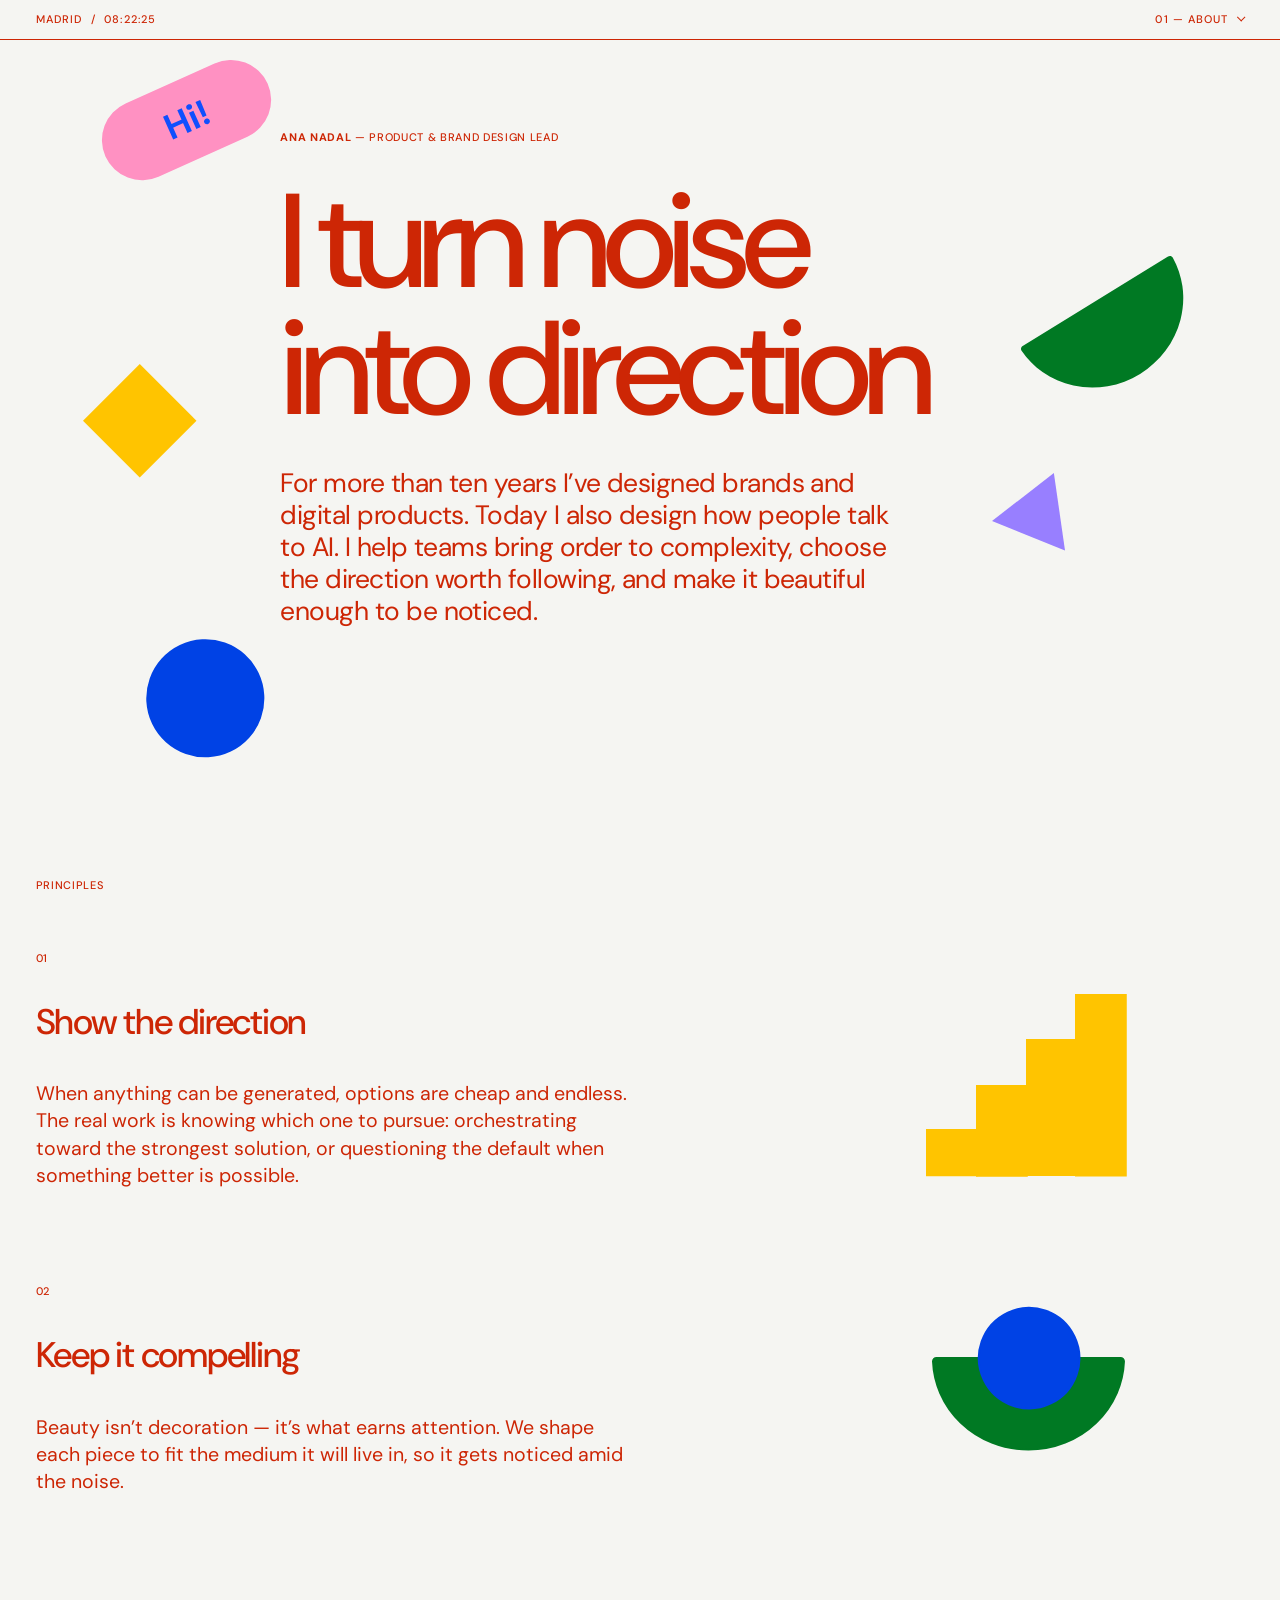
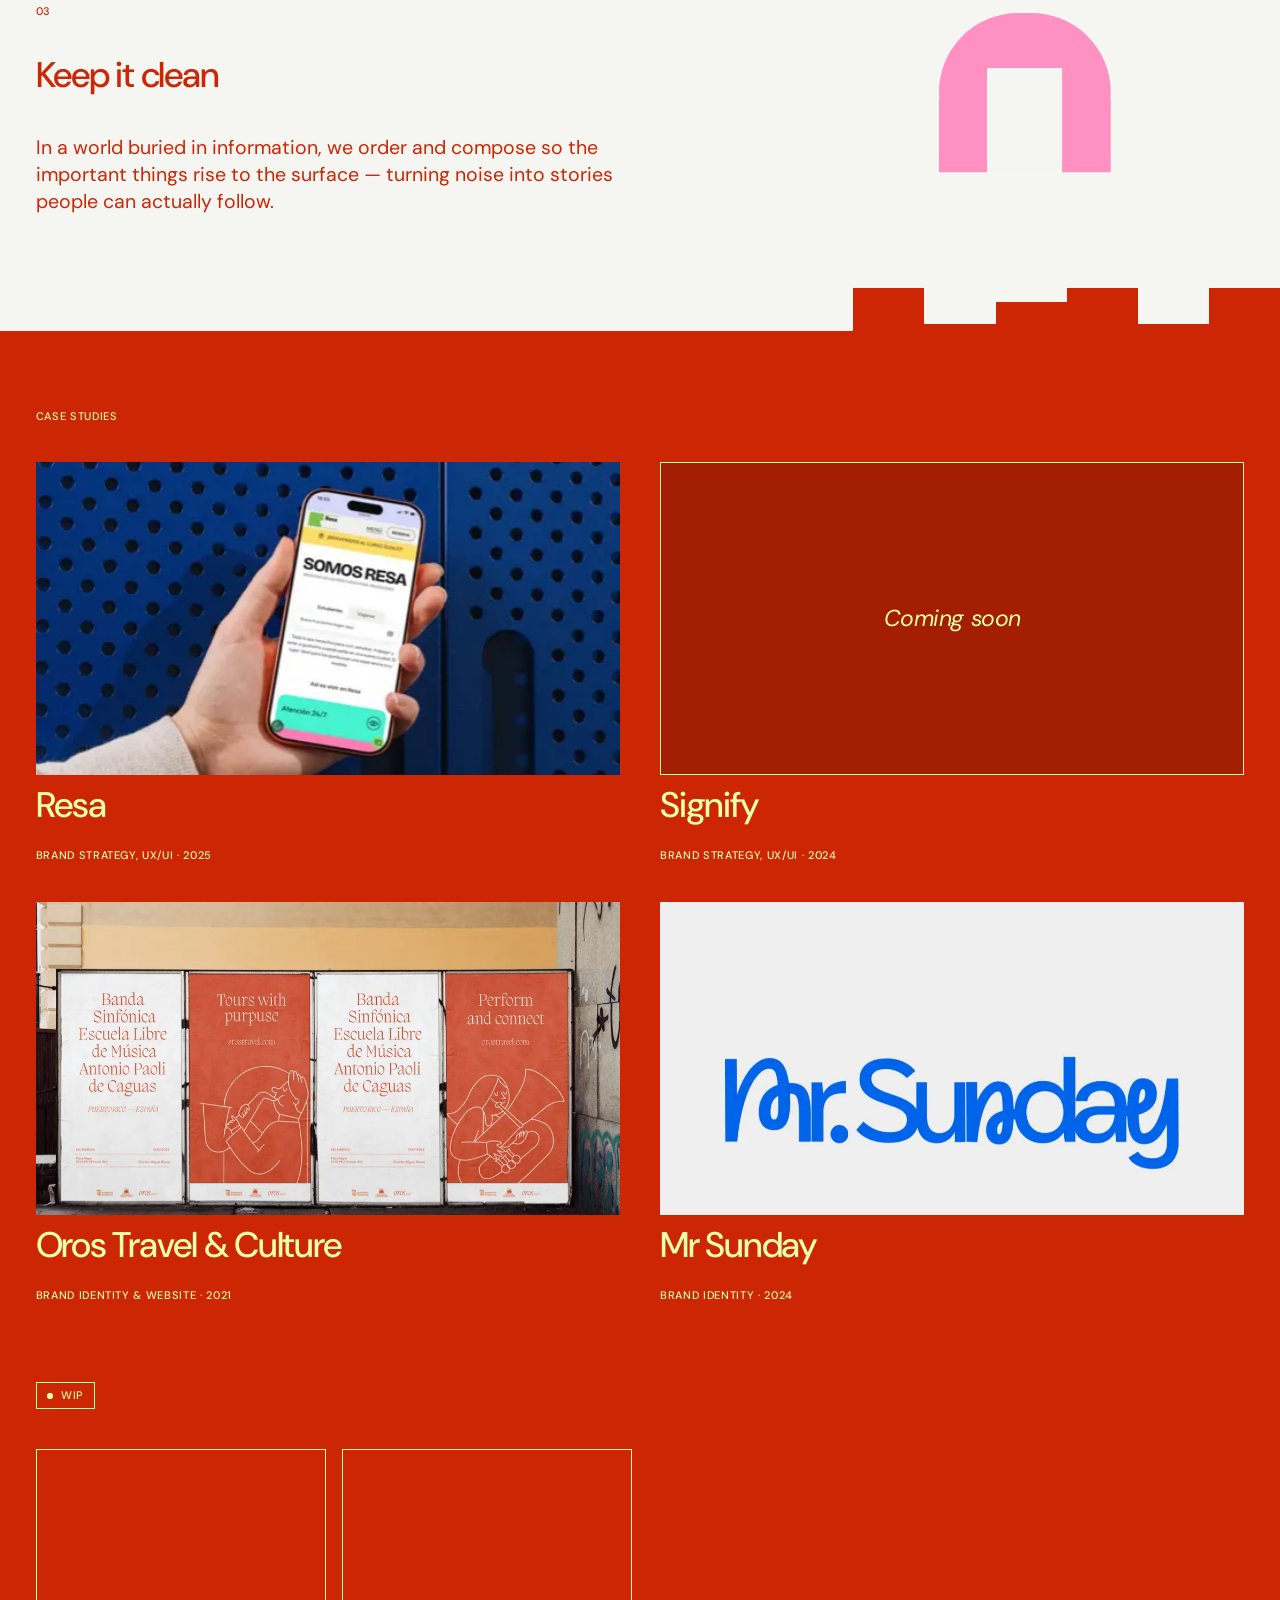
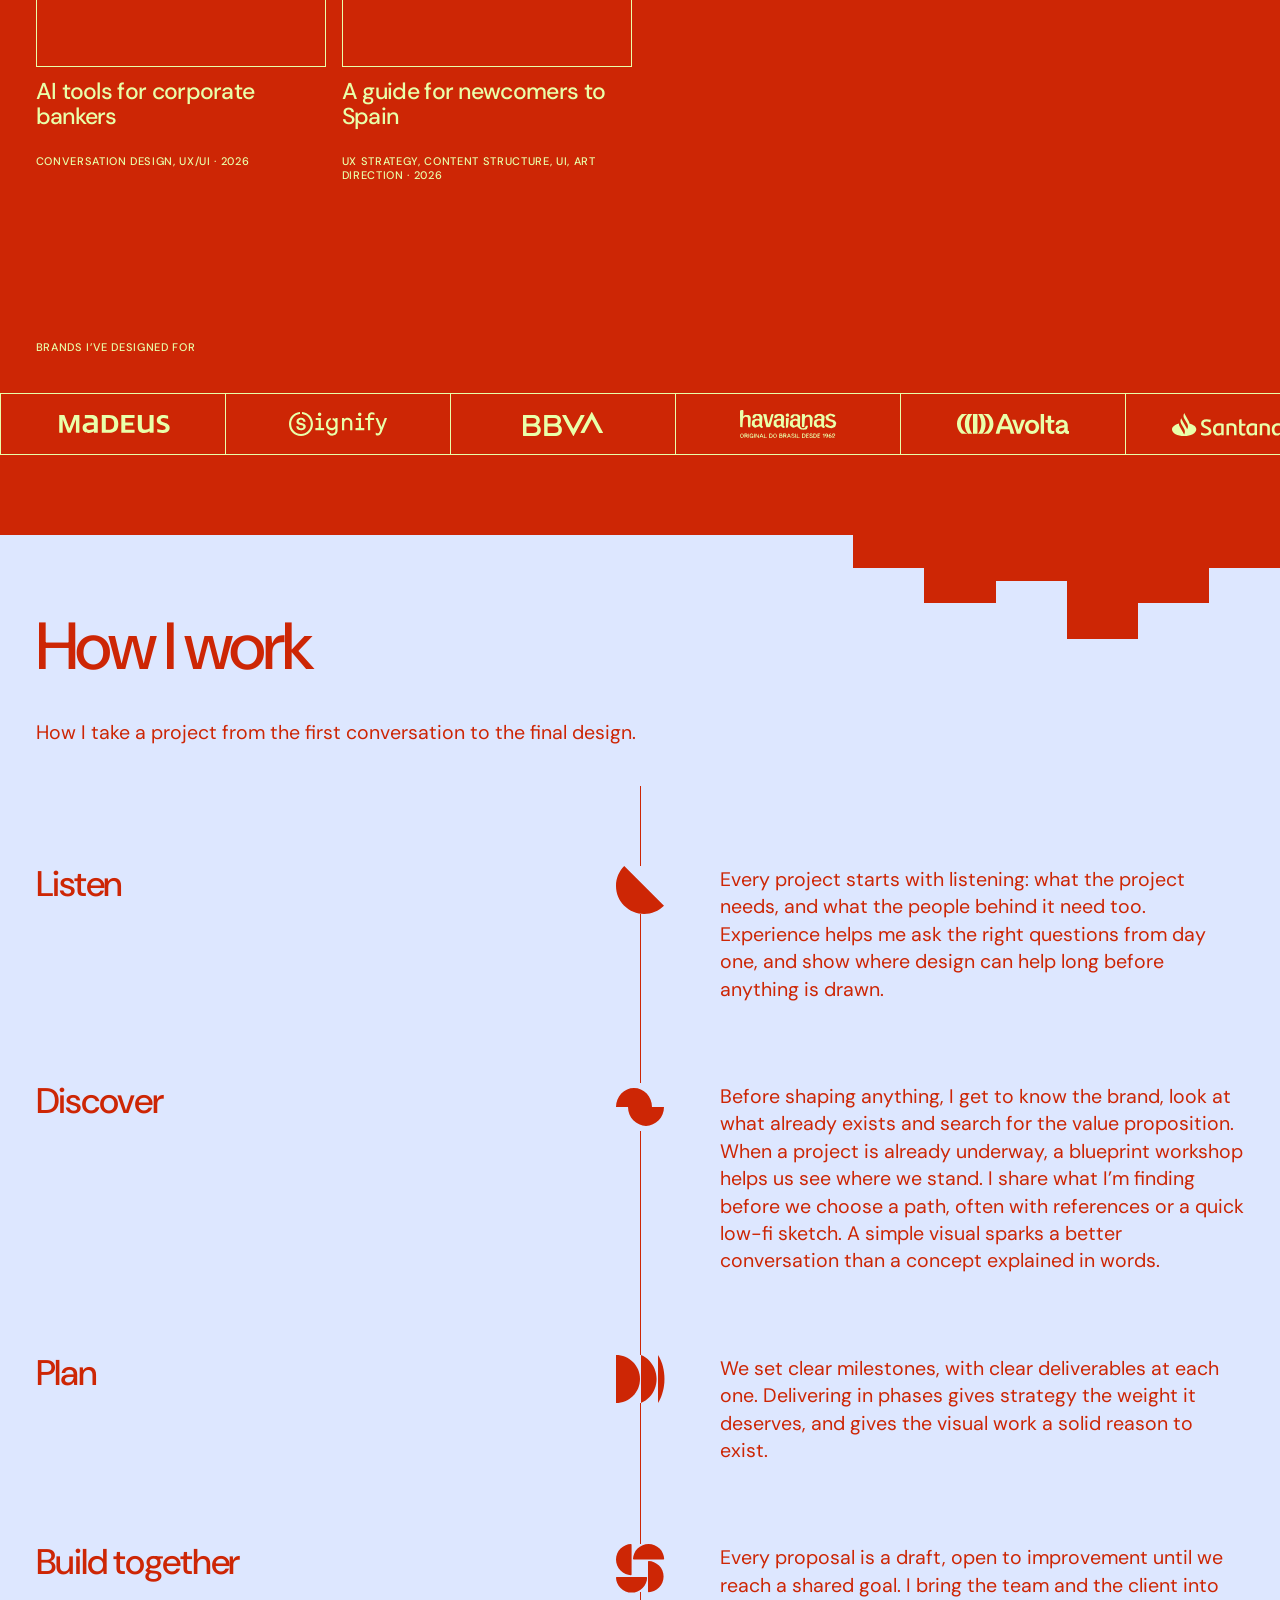
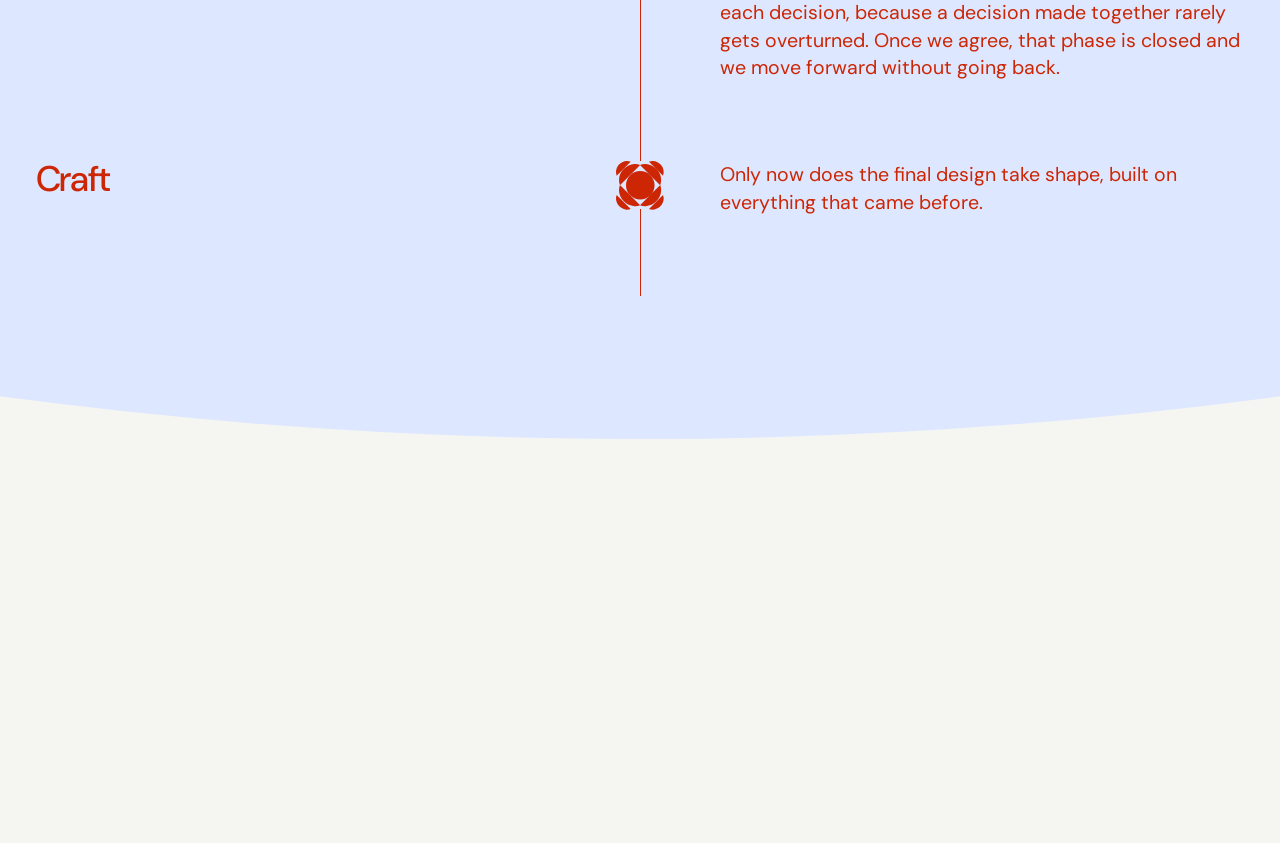
==== index.html @ e4a1c749 "Homepage: exact figures from the Figma SVGs, no seams, marquee rules - Principles figures, How I wor" ====
<!doctype html>
<html lang="en">
<head>
  <meta charset="utf-8">
  <meta name="viewport" content="width=device-width, initial-scale=1">
  <title>Ana Nadal — Product &amp; Brand Design Lead</title>
  <meta name="description" content="I turn noise into direction. Portfolio of Ana Nadal, Product &amp; Brand Design Lead.">
  <meta name="theme-color" content="#f5f5f2">
  <meta property="og:title" content="Ana Nadal — Product &amp; Brand Design Lead">
  <meta property="og:description" content="I turn noise into direction.">
  <meta property="og:type" content="website">
  <link rel="icon" href="data:image/svg+xml,%3Csvg xmlns='http://www.w3.org/2000/svg' viewBox='0 0 32 32'%3E%3Crect width='32' height='32' fill='%23f5f5f2'/%3E%3Ccircle cx='16' cy='16' r='10' fill='%23cd2605'/%3E%3C/svg%3E">
  <link rel="preconnect" href="https://fonts.googleapis.com">
  <link rel="preconnect" href="https://fonts.gstatic.com" crossorigin>
  <link href="https://fonts.googleapis.com/css2?family=DM+Sans:ital,opsz,wght@0,9..40,300..800;1,9..40,300..800&amp;display=swap" rel="stylesheet">
  <link rel="stylesheet" href="styles.css">
  <link rel="stylesheet" href="home.css">
  <script>document.documentElement.classList.add("js");</script>
</head>
<body class="home">
  <a class="skip" href="#main">Skip to content</a>

  <header class="topbar">
    <p class="topbar-meta label">Madrid <span class="sep">/</span> <time id="clock" aria-hidden="true">--:--:--</time></p>
    <div class="chapters">
      <button class="chapter-btn label" type="button" aria-expanded="false" aria-controls="chapter-menu"><span class="sr-only">Chapters, current: </span><span id="section-label">01 — About</span><span class="chev" aria-hidden="true"></span></button>
      <nav class="chapter-menu" id="chapter-menu" aria-label="Chapters">
        <ul>
          <li><a href="#about">01 — About</a></li>
          <li><a href="#principles">02 — Principles</a></li>
          <li><a href="#case-studies">03 — Case studies</a></li>
          <li><a href="#how-i-work">04 — How I work</a></li>
          <li><a href="#contact">05 — Contact</a></li>
        </ul>
      </nav>
    </div>
  </header>

  <!-- Everything above the footer: each section has its own background and sits over the fixed footer (z-index 1). -->
  <main id="main" class="page">

    <!-- 01 About -->
    <section class="about" id="about" data-label="01 — About" aria-labelledby="about-title">
      <div class="about-frame">
        <div class="about-text">
          <p class="t-label about-eyebrow"><strong>Ana Nadal</strong> — Product &amp; brand design lead</p>
          <h1 class="t-hero" id="about-title">I turn noise<br> into direction</h1>
          <p class="about-lead">For more than ten years I’ve designed brands and digital products. Today I also design how people talk to AI. I help teams bring order to complexity, choose the direction worth following, and make it beautiful enough to be noticed.</p>
        </div>
        <!-- Five flat shapes, one component each (id = the shape). Positioned with --x / --y in Figma px at 1440. -->
        <div class="shapes" aria-hidden="true">
          <div class="shape" id="shape-pill" style="--x:100.3;--y:7.8;--w:220;--h:165">
            <svg class="piece" style="--l:0;--t:0;--w:99.75;--h:99.61;--c:var(--pink)" viewBox="0 0 219.45 164.36" focusable="false"><rect y="81.9664" width="200" height="90.3256" rx="45.1628" transform="rotate(-24.1943 0 81.9664)"></rect></svg>
            <svg class="piece" style="--l:37.56;--t:36.16;--w:24;--h:26.87;--c:var(--blue-hi)" viewBox="82.64 59.66 52.8 44.33" focusable="false"><path d="M110.207 96.7625L98.7318 71.222L103.658 69.0089L115.133 94.5494L110.207 96.7625ZM94.1166 103.992L82.6413 78.4515L87.567 76.2384L99.0423 101.779L94.1166 103.992ZM93.3819 91.035L91.595 87.0579L104.292 81.3531L106.079 85.3301L93.3819 91.035ZM120.163 92.2894L111.901 73.9002L116.827 71.6871L125.089 90.0763L120.163 92.2894ZM113.251 70.2679C112.375 70.6613 111.531 70.7338 110.717 70.4853C109.917 70.2015 109.337 69.6582 108.977 68.8555C108.616 68.0528 108.601 67.2704 108.931 66.5082C109.274 65.7108 109.883 65.1154 110.759 64.7219C111.659 64.3176 112.509 64.2573 113.309 64.541C114.122 64.7896 114.709 65.3152 115.07 66.1179C115.43 66.9206 115.439 67.7206 115.096 68.5181C114.766 69.2802 114.151 69.8635 113.251 70.2679ZM127.459 79.0129L119.175 62.0372L124.465 59.6602L131.655 77.1277L127.459 79.0129ZM133.395 86.5634C132.495 86.9678 131.633 87.0335 130.809 86.7607C129.998 86.4526 129.412 85.8972 129.052 85.0945C128.691 84.2918 128.67 83.4972 128.989 82.7107C129.322 81.889 129.938 81.2759 130.838 80.8715C131.738 80.4672 132.593 80.419 133.404 80.7271C134.204 81.0109 134.784 81.5541 135.145 82.3568C135.506 83.1595 135.532 83.9663 135.224 84.7771C134.905 85.5636 134.295 86.159 133.395 86.5634Z"></path></svg>
          </div>
          <div class="shape" id="shape-diamond" style="--x:93;--y:364;--w:128;--h:128">
            <svg class="piece" style="--l:0;--t:0;--w:99.75;--h:99.75;--c:var(--yellow)" viewBox="0 0 127.68 127.68" focusable="false"><rect x="63.8408" width="90.2843" height="90.2843" transform="rotate(45 63.8408 0)"></rect></svg>
          </div>
          <div class="shape" id="shape-half" style="--x:1149;--y:243;--w:183;--h:149">
            <svg class="piece" style="--l:0;--t:0;--w:99.77;--h:99.35;--c:var(--green)" viewBox="0 0 182.58 148.03" focusable="false"><path d="M165.417 0.592773C167.299 -0.56483 169.77 0.0180799 170.845 1.94806C176.322 11.7811 179.965 22.5559 181.596 33.7828C183.42 46.3387 182.693 59.2143 179.457 71.6744C176.22 84.1346 170.537 95.9354 162.733 106.403C154.928 116.871 145.154 125.8 133.969 132.681C122.784 139.563 110.407 144.261 97.5452 146.509C84.6831 148.756 71.5876 148.509 59.0063 145.78C46.4251 143.052 34.6046 137.896 24.2196 130.607C14.9338 124.089 6.95841 115.98 0.650367 106.659C-0.587743 104.829 0.00636844 102.36 1.88792 101.202L83.6525 50.8974L165.417 0.592773Z"></path></svg>
          </div>
          <div class="shape" id="shape-triangle" style="--x:1116;--y:487;--w:83;--h:88">
            <svg class="piece" style="--l:0;--t:0;--w:99.02;--h:99.16;--c:var(--lilac)" viewBox="0 0 82.19 87.27" focusable="false"><path d="M69.6199 1.08174e-05L82.1891 87.2652L-4.25105e-05 54.095L69.6199 1.08174e-05Z"></path></svg>
          </div>
          <div class="shape" id="shape-circle" style="--x:146.5;--y:655.5;--w:170;--h:170">
            <svg class="piece" style="--l:0;--t:0;--w:99.68;--h:99.68;--c:var(--blue)" viewBox="0 0 169.45 169.45" focusable="false"><rect x="44.1484" width="132.856" height="132.856" rx="66.4281" transform="rotate(19.4085 44.1484 0)"></rect></svg>
          </div>
        </div>
      </div>
    </section>

    <!-- 02 Principles -->
    <section class="principles" id="principles" data-label="02 — Principles" aria-labelledby="principles-title">
      <h2 class="t-label" id="principles-title">Principles</h2>
      <ol class="principle-list">
        <li class="principle">
          <div class="principle-text">
            <p class="t-label principle-num">01</p>
            <h3 class="t-h3">Show the direction</h3>
            <p class="t-lead">When anything can be generated, options are cheap and endless. The real work is knowing which one to pursue: orchestrating toward the strongest solution, or questioning the default when something better is possible.</p>
          </div>
          <!-- Figures: pieces absolutely positioned in a shared square box (--l/--t/--w/--h in % of the box) -->
          <div class="figure figure-seamless" id="figure-direction" style="--fw:223;--fh:203" aria-hidden="true">
            <svg class="piece" style="--l:0;--t:74.88;--w:25.11;--h:25.12" viewBox="0 152 56 51" focusable="false"><rect x="56" y="152" width="51" height="56" transform="rotate(90 56 152)"></rect></svg>
            <svg class="piece" style="--l:74.89;--t:0;--w:25.11;--h:100" viewBox="167 0 56 203" focusable="false"><rect x="223" width="203" height="56" transform="rotate(90 223 0)"></rect></svg>
            <svg class="piece" style="--l:25.11;--t:50.25;--w:25.11;--h:49.75" viewBox="56 102 56 101" focusable="false"><rect x="112" y="102" width="101" height="56" transform="rotate(90 112 102)"></rect></svg>
            <svg class="piece" style="--l:50.22;--t:25.12;--w:24.66;--h:74.88" viewBox="112 51 55 152" focusable="false"><rect x="167" y="51" width="152" height="55" transform="rotate(90 167 51)"></rect></svg>
          </div>
        </li>
        <li class="principle">
          <div class="principle-text">
            <p class="t-label principle-num">02</p>
            <h3 class="t-h3">Keep it compelling</h3>
            <p class="t-lead">Beauty isn’t decoration — it’s what earns attention. We shape each piece to fit the medium it will live in, so it gets noticed amid the noise.</p>
          </div>
          <div class="figure figure-seamless" id="figure-compelling" style="--fw:215;--fh:206" aria-hidden="true">
            <svg class="piece" style="--l:0.04;--t:50;--w:99.93;--h:50;--c:var(--green)" viewBox="0.08 103 214.84 103" focusable="false"><path d="M211 103C213.209 103 215.008 104.792 214.919 106.999C214.426 119.16 211.686 131.153 206.817 142.416C201.415 154.913 193.496 166.268 183.514 175.832C173.532 185.396 161.681 192.983 148.638 198.16C135.596 203.336 121.617 206 107.5 206C93.3829 206 79.404 203.336 66.3615 198.16C53.319 192.983 41.4683 185.396 31.486 175.832C21.5037 166.268 13.5853 154.913 8.18295 142.416C3.31358 131.153 0.574196 119.16 0.0810478 106.999C-0.00846014 104.792 1.79086 103 4 103L107.5 103L211 103Z"></path></svg>
            <svg class="piece" style="--l:16.52;--t:15.13;--w:67.1;--h:70.03;--c:var(--blue)" viewBox="35.52 31.17 144.26 144.26" focusable="false"><rect x="73.1001" y="31.175" width="113.103" height="113.103" rx="56.5513" transform="rotate(19.4085 73.1001 31.175)"></rect></svg>
          </div>
        </li>
        <li class="principle">
          <div class="principle-text">
            <p class="t-label principle-num">03</p>
            <h3 class="t-h3">Keep it clean</h3>
            <p class="t-lead">In a world buried in information, we order and compose so the important things rise to the surface — turning noise into stories people can actually follow.</p>
          </div>
          <div class="figure figure-seamless" id="figure-clean" style="--fw:191;--fh:202" aria-hidden="true">
            <svg class="piece" style="--l:0;--t:48.13;--w:100;--h:39.11" viewBox="0 97.23 191 79" focusable="false"><rect x="191" y="97.2288" width="79" height="191" transform="rotate(90 191 97.2288)"></rect></svg>
            <svg class="piece" style="--l:0;--t:0.11;--w:100;--h:87.13" viewBox="0 0.23 191 176" focusable="false"><rect y="0.22876" width="191" height="176" rx="88"></rect></svg>
            <svg class="piece piece-hole" style="--l:28.74;--t:30.92;--w:41.88;--h:56.44;--c:var(--cream)" viewBox="54.89 62.46 80 114" focusable="false"><rect x="134.892" y="62.4576" width="114" height="80" transform="rotate(90 134.892 62.4576)"></rect></svg>
          </div>
        </li>
      </ol>
    </section>

    <!-- 03 Case studies -->
    <section class="cases" id="case-studies" data-label="03 — Case studies" aria-labelledby="cases-title">
      <!-- Stepped edge: red squares rising into the cream above (--x / --y in squares) -->
      <div class="pixel-edge pixel-edge-up" aria-hidden="true">
        <span class="px" style="--x:0;--y:0"></span><span class="px" style="--x:1;--y:0.5"></span><span class="px" style="--x:2;--y:0.1875"></span><span class="px" style="--x:3;--y:1"></span><span class="px" style="--x:3;--y:0"></span><span class="px" style="--x:4;--y:0.5"></span><span class="px" style="--x:5;--y:0"></span>
      </div>
      <!-- The close "x" of each case page points to one of these: it returns to Case studies -->
      <span class="anchor" id="principle-direction"></span><span class="anchor" id="principle-compelling"></span><span class="anchor" id="principle-clean"></span>
      <h2 class="t-label" id="cases-title">Case studies</h2>
      <ul class="case-grid">
        <li class="case">
          <a class="card-btn case-link" href="case/resa/">
            <span class="card-thumb case-thumb"><img src="images/resa/resa-thumbnail.webp" srcset="images/resa/resa-thumbnail.webp 660w, images/resa/resa-thumbnail-2x.webp 1320w" sizes="(max-width: 860px) 100vw, 50vw" width="660" height="354" alt="" loading="lazy" decoding="async"></span>
            <span class="case-title t-h3">Resa</span>
            <span class="t-label">Brand strategy, UX/UI · 2025</span>
          </a>
        </li>
        <li class="case">
          <div class="case-link">
            <span class="case-thumb case-soon"><em>Coming soon</em></span>
            <span class="case-title t-h3">Signify</span>
            <span class="t-label">Brand strategy, UX/UI · 2024</span>
          </div>
        </li>
        <li class="case">
          <a class="card-btn case-link" href="case/oros/">
            <span class="card-thumb case-thumb"><img src="images/oros/oros-poster.webp" width="1400" height="926" alt="" loading="lazy" decoding="async"></span>
            <span class="case-title t-h3">Oros Travel &amp; Culture</span>
            <span class="t-label">Brand identity &amp; website · 2021</span>
          </a>
        </li>
        <li class="case">
          <a class="card-btn case-link" href="case/mr-sunday/">
            <span class="card-thumb case-thumb"><img src="images/mr-sunday/mr-sunday-logo.webp" width="1400" height="788" alt="" loading="lazy" decoding="async"></span>
            <span class="case-title t-h3">Mr Sunday</span>
            <span class="t-label">Brand identity · 2024</span>
          </a>
        </li>
      </ul>

      <div class="wip-group">
        <p class="wip-badge t-label"><span class="dot" aria-hidden="true"></span>WIP</p>
        <ul class="case-grid case-grid-small">
          <li class="case">
            <a class="case-link" href="case/ai-tools/">
              <span class="case-thumb case-empty"></span>
              <span class="case-title t-card">AI tools for corporate bankers</span>
              <span class="t-label">Conversation design, UX/UI · 2026</span>
            </a>
          </li>
          <li class="case">
            <a class="case-link" href="case/newcomers-guide/">
              <span class="case-thumb case-empty"></span>
              <span class="case-title t-card">A guide for newcomers to Spain</span>
              <span class="t-label">UX strategy, content structure, UI, art direction · 2026</span>
            </a>
          </li>
        </ul>
      </div>
    </section>

    <!-- Brands (same red background) -->
    <section class="brands" aria-labelledby="brands-title">
      <h2 class="t-label" id="brands-title">Brands I’ve designed for</h2>
      <div class="marquee">
        <div class="marquee-track">
          <ul class="marquee-set">
            <li><img src="images/logos/amadeus.svg" width="114" height="18" alt="Amadeus"></li>
            <li><img src="images/logos/signify.svg" width="98" height="24" alt="Signify"></li>
            <li><img src="images/logos/bbva.svg" width="80" height="24" alt="BBVA"></li>
            <li><img src="images/logos/havaianas.svg" width="97" height="28" alt="Havaianas"></li>
            <li><img src="images/logos/avolta.svg" width="112" height="20" alt="Avolta"></li>
            <li><img src="images/logos/santander.svg" width="132" height="23" alt="Santander"></li>
            <li><img src="images/logos/loewe.svg" width="84" height="20" alt="Loewe"></li>
          </ul>
          <!-- The same set again, so the loop is seamless -->
          <ul class="marquee-set" aria-hidden="true">
            <li><img src="images/logos/amadeus.svg" width="114" height="18" alt=""></li>
            <li><img src="images/logos/signify.svg" width="98" height="24" alt=""></li>
            <li><img src="images/logos/bbva.svg" width="80" height="24" alt=""></li>
            <li><img src="images/logos/havaianas.svg" width="97" height="28" alt=""></li>
            <li><img src="images/logos/avolta.svg" width="112" height="20" alt=""></li>
            <li><img src="images/logos/santander.svg" width="132" height="23" alt=""></li>
            <li><img src="images/logos/loewe.svg" width="84" height="20" alt=""></li>
          </ul>
        </div>
      </div>
    </section>

    <!-- 04 How I work -->
    <section class="how" id="how-i-work" data-label="04 — How I work" aria-labelledby="how-title">
      <!-- Stepped edge: red squares hanging into the blue -->
      <div class="pixel-edge pixel-edge-down" aria-hidden="true">
        <span class="px" style="--x:0;--y:0"></span><span class="px" style="--x:1;--y:0.5"></span><span class="px" style="--x:2;--y:0.1875"></span><span class="px" style="--x:3;--y:1"></span><span class="px" style="--x:3;--y:0"></span><span class="px" style="--x:4;--y:0.5"></span><span class="px" style="--x:5;--y:0"></span>
      </div>
      <h2 class="t-h2" id="how-title">How I work</h2>
      <p class="t-lead how-intro">How I take a project from the first conversation to the final design.</p>
      <ol class="timeline">
        <li class="tl-step">
          <h3 class="t-h3 tl-title">Listen</h3>
          <div class="figure figure-step" id="figure-step-1" style="--fw:48;--fh:48" aria-hidden="true">
            <svg class="piece" style="--l:0;--t:0;--w:100;--h:100" viewBox="0 0 48 48" focusable="false"><path d="M8.2355 0C2.9624 5.2731 3.85273e-08 12.425 0 19.8823C-3.85273e-08 27.3395 2.9624 34.4914 8.2355 39.7645C13.5086 45.0376 20.6605 48 28.1178 48C35.575 48 42.7269 45.0376 48 39.7645L8.2355 0Z"></path></svg>
          </div>
          <p class="t-lead tl-text">Every project starts with listening: what the project needs, and what the people behind it need too. Experience helps me ask the right questions from day one, and show where design can help long before anything is drawn.</p>
        </li>
        <li class="tl-step">
          <h3 class="t-h3 tl-title">Discover</h3>
          <div class="figure figure-step" id="figure-step-2" style="--fw:48;--fh:48" aria-hidden="true">
            <svg class="piece" style="--l:25;--t:51.05;--w:75;--h:39.37" viewBox="12 24.5 36 18.9" focusable="false"><path d="M12 24.504C12 29.5156 13.8964 34.3218 17.2721 37.8656C20.6477 41.4093 25.2261 43.4001 30 43.4001C34.7739 43.4001 39.3523 41.4093 42.7279 37.8656C46.1036 34.3219 48 29.5156 48 24.504L12 24.504Z"></path></svg>
            <svg class="piece" style="--l:0;--t:9.58;--w:75;--h:39.37" viewBox="0 4.6 36 18.9" focusable="false"><path d="M0 23.4962C0 18.4846 1.89642 13.6783 5.27208 10.1346C8.64773 6.59093 13.2261 4.6001 18 4.6001C22.7739 4.6001 27.3523 6.59093 30.7279 10.1346C34.1036 13.6783 36 18.4846 36 23.4962L0 23.4962Z"></path></svg>
          </div>
          <p class="t-lead tl-text">Before shaping anything, I get to know the brand, look at what already exists and search for the value proposition. When a project is already underway, a blueprint workshop helps us see where we stand. I share what I’m finding before we choose a path, often with references or a quick low-fi sketch. A simple visual sparks a better conversation than a concept explained in words.</p>
        </li>
        <li class="tl-step">
          <h3 class="t-h3 tl-title">Plan</h3>
          <div class="figure figure-step" id="figure-step-3" style="--fw:48;--fh:48" aria-hidden="true">
            <svg class="piece" style="--l:86.5;--t:0;--w:13.5;--h:100" viewBox="41.52 0 6.48 48" focusable="false"><path d="M41.52 0.000343889C45.6801 6.5525 48 15.1051 48 24.0002C48 32.8952 45.6801 41.4478 41.52 48L41.52 0.000343889Z"></path></svg>
            <svg class="piece" style="--l:0;--t:0;--w:50;--h:100" viewBox="0 0 24 48" focusable="false"><path d="M-4.19629e-06 3.81596e-07C6.36519 -1.74867e-07 12.4697 2.52856 16.9706 7.02943C21.4714 11.5303 24 17.6348 24 24C24 30.3652 21.4714 36.4697 16.9706 40.9706C12.4697 45.4714 6.3652 48 3.8147e-06 48L-4.19629e-06 3.81596e-07Z"></path></svg>
            <svg class="piece" style="--l:52;--t:0;--w:32.5;--h:100" viewBox="24.96 0 15.6 48" focusable="false"><path d="M33.5306 5.88366C31.0776 3.26504 28.1482 1.27181 24.96 9.73817e-05L24.96 48C28.1482 46.7283 31.0776 44.7351 33.5306 42.1164C38.0314 37.3117 40.56 30.795 40.56 24C40.56 17.2051 38.0314 10.6884 33.5306 5.88366Z"></path></svg>
          </div>
          <p class="t-lead tl-text">We set clear milestones, with clear deliverables at each one. Delivering in phases gives strategy the weight it deserves, and gives the visual work a solid reason to exist.</p>
        </li>
        <li class="tl-step">
          <h3 class="t-h3 tl-title">Build together</h3>
          <div class="figure figure-step" id="figure-step-4" style="--fw:48;--fh:48" aria-hidden="true">
            <svg class="piece" style="--l:0;--t:0.03;--w:32.5;--h:64.93" viewBox="0 0.02 15.6 31.17" focusable="false"><path d="M15.6 0.719998C15.6 0.322353 15.2775 -0.00173525 14.8802 0.0166109C13.0774 0.0998757 11.3008 0.495446 9.63014 1.18748C7.73746 1.97145 6.01773 3.12054 4.56913 4.56913C3.12054 6.01772 1.97145 7.73745 1.18748 9.63013C0.403506 11.5228 1.85196e-07 13.5514 0 15.6C-1.85195e-07 17.6486 0.403505 19.6772 1.18748 21.5698C1.97145 23.4625 3.12054 25.1823 4.56913 26.6309C6.01772 28.0794 7.73745 29.2285 9.63013 30.0125C11.3008 30.7045 13.0774 31.1001 14.8802 31.1834C15.2775 31.2017 15.6 30.8776 15.6 30.48L15.6 0.719998Z"></path></svg>
            <svg class="piece" style="--l:35.03;--t:0;--w:64.93;--h:32.5" viewBox="16.82 0 31.17 15.6" focusable="false"><path d="M47.28 15.6C47.6776 15.6 48.0017 15.2775 47.9834 14.8802C47.9001 13.0774 47.5045 11.3008 46.8125 9.63014C46.0285 7.73746 44.8794 6.01773 43.4308 4.56913C41.9823 3.12054 40.2625 1.97145 38.3698 1.18748C36.4772 0.403506 34.4486 3.32862e-07 32.4 0C30.3514 -3.32861e-07 28.3228 0.403505 26.4301 1.18748C24.5374 1.97145 22.8177 3.12054 21.3691 4.56913C19.9205 6.01772 18.7714 7.73745 17.9875 9.63013C17.2954 11.3008 16.8999 13.0774 16.8166 14.8802C16.7983 15.2775 17.1223 15.6 17.52 15.6L47.28 15.6Z"></path></svg>
            <svg class="piece" style="--l:67.5;--t:35.03;--w:32.5;--h:64.93" viewBox="32.4 16.82 15.6 31.17" focusable="false"><path d="M32.4 47.28C32.4 47.6776 32.7225 48.0017 33.1197 47.9834C34.9225 47.9001 36.6991 47.5045 38.3698 46.8125C40.2625 46.0285 41.9822 44.8794 43.4308 43.4308C44.8794 41.9823 46.0285 40.2625 46.8125 38.3698C47.5965 36.4772 48 34.4486 48 32.4C48 30.3514 47.5965 28.3228 46.8125 26.4301C46.0285 24.5374 44.8794 22.8177 43.4308 21.3691C41.9823 19.9205 40.2625 18.7714 38.3698 17.9875C36.6991 17.2954 34.9225 16.8999 33.1197 16.8166C32.7225 16.7983 32.4 17.1223 32.4 17.52L32.4 47.28Z"></path></svg>
            <svg class="piece" style="--l:0.03;--t:67.5;--w:64.93;--h:32.5" viewBox="0.02 32.4 31.17 15.6" focusable="false"><path d="M0.720002 32.4C0.322357 32.4 -0.00173132 32.7225 0.0166148 33.1197C0.0998792 34.9225 0.49545 36.6991 1.18748 38.3698C1.97145 40.2625 3.12054 41.9822 4.56913 43.4308C6.01772 44.8794 7.73745 46.0285 9.63013 46.8125C11.5228 47.5965 13.5514 48 15.6 48C17.6486 48 19.6772 47.5965 21.5699 46.8125C23.4625 46.0285 25.1823 44.8794 26.6309 43.4308C28.0794 41.9822 29.2285 40.2625 30.0125 38.3698C30.7045 36.6991 31.1001 34.9225 31.1834 33.1197C31.2017 32.7225 30.8776 32.4 30.48 32.4L0.720002 32.4Z"></path></svg>
          </div>
          <p class="t-lead tl-text">Every proposal is a draft, open to improvement until we reach a shared goal. I bring the team and the client into each decision, because a decision made together rarely gets overturned. Once we agree, that phase is closed and we move forward without going back.</p>
        </li>
        <li class="tl-step">
          <h3 class="t-h3 tl-title">Craft</h3>
          <div class="figure figure-step" id="figure-step-5" style="--fw:48;--fh:48" aria-hidden="true">
            <svg class="piece" style="--l:50;--t:50;--w:44.1;--h:44.1" viewBox="24 24 21.17 21.17" focusable="false"><path d="M44.2011 24C44.9362 25.8055 45.2646 27.8116 45.1399 29.891C44.9111 33.7065 43.176 37.4566 40.3163 40.3163C37.4566 43.176 33.7065 44.9111 29.891 45.1399C27.8116 45.2645 25.8055 44.9362 24 44.2011L44.2011 24Z"></path></svg>
            <svg class="piece" style="--l:5.9;--t:5.9;--w:44.1;--h:44.1" viewBox="2.83 2.83 21.17 21.17" focusable="false"><path d="M24 3.79887C22.1945 3.06375 20.1884 2.73544 18.109 2.86012C14.2935 3.0889 10.5434 4.82399 7.68371 7.68371C4.824 10.5434 3.08891 14.2935 2.86014 18.109C2.73545 20.1884 3.06376 22.1944 3.79888 24L24 3.79887Z"></path></svg>
            <svg class="piece" style="--l:0;--t:0;--w:30.58;--h:30.58" viewBox="0 0 14.68 14.68" focusable="false"><path d="M14.6764 0.691005C13.4166 0.172302 12.0189 -0.0639616 10.5717 0.0148387C7.91646 0.159427 5.3125 1.35289 3.3327 3.33269C1.3529 5.3125 0.159434 7.91645 0.014848 10.5717C-0.0639521 12.0189 0.172313 13.4166 0.691019 14.6764L14.6764 0.691005Z"></path></svg>
            <svg class="piece" style="--l:69.42;--t:69.42;--w:30.58;--h:30.58" viewBox="33.32 33.32 14.68 14.68" focusable="false"><path d="M33.3236 47.309C34.5834 47.8277 35.9811 48.064 37.4283 47.9852C40.0835 47.8406 42.6875 46.6471 44.6673 44.6673C46.6471 42.6875 47.8406 40.0835 47.9852 37.4283C48.064 35.9811 47.8277 34.5834 47.309 33.3236L33.3236 47.309Z"></path></svg>
            <svg class="piece" style="--l:69.42;--t:0;--w:30.58;--h:30.58" viewBox="33.32 0 14.68 14.68" focusable="false"><path d="M47.309 14.6764C47.8277 13.4166 48.064 12.0189 47.9852 10.5717C47.8406 7.91645 46.6471 5.31249 44.6673 3.33269C42.6875 1.35289 40.0835 0.159426 37.4283 0.0148414C35.9811 -0.0639588 34.5834 0.172305 33.3236 0.691008L47.309 14.6764Z"></path></svg>
            <svg class="piece" style="--l:0;--t:69.42;--w:30.58;--h:30.58" viewBox="0 33.32 14.68 14.68" focusable="false"><path d="M0.691015 33.3236C0.17231 34.5834 -0.0639547 35.9811 0.0148453 37.4283C0.159433 40.0835 1.3529 42.6875 3.3327 44.6673C5.31251 46.6471 7.91646 47.8406 10.5717 47.9851C12.0189 48.0639 13.4166 47.8277 14.6764 47.309L0.691015 33.3236Z"></path></svg>
            <svg class="piece" style="--l:5.9;--t:50;--w:44.1;--h:44.1" viewBox="2.83 24 21.17 21.17" focusable="false"><path d="M24 44.2011C22.1945 44.9362 20.1884 45.2645 18.109 45.1399C14.2935 44.9111 10.5434 43.176 7.68371 40.3163C4.824 37.4566 3.08891 33.7065 2.86013 29.891C2.73545 27.8116 3.06376 25.8055 3.79888 24L24 44.2011Z"></path></svg>
            <svg class="piece" style="--l:50;--t:5.9;--w:44.1;--h:44.1" viewBox="24 2.83 21.17 21.17" focusable="false"><path d="M44.2011 24C44.9362 22.1945 45.2646 20.1884 45.1399 18.109C44.9111 14.2935 43.176 10.5434 40.3163 7.68371C37.4566 4.82399 33.7065 3.0889 29.891 2.86013C27.8116 2.73545 25.8055 3.06374 24 3.79887L44.2011 24Z"></path></svg>
            <svg class="piece" style="--l:20.24;--t:20.24;--w:59.52;--h:59.52" viewBox="9.72 9.72 28.57 28.57" focusable="false"><path d="M34.1006 13.8994C39.679 19.4778 39.679 28.5222 34.1006 34.1006C28.5222 39.6789 19.4778 39.6789 13.8994 34.1006C8.32106 28.5222 8.32106 19.4778 13.8994 13.8994C19.4778 8.32105 28.5222 8.32105 34.1006 13.8994Z"></path></svg>
          </div>
          <p class="t-lead tl-text">Only now does the final design take shape, built on everything that came before.</p>
        </li>
      </ol>
      <!-- Curved bottom edge: it rises like a curtain over the footer -->
      <svg class="how-curve" viewBox="0 0 1440 72" preserveAspectRatio="none" aria-hidden="true" focusable="false"><path d="M0 0H1440V24Q720 120 0 24Z"/></svg>
    </section>
  </main>

  <!-- Transparent space at the end of the page: scrolling through it reveals the fixed footer underneath. -->
  <div class="footer-spacer" id="contact" data-label="05 — Contact" aria-hidden="true"></div>

  <!-- 05 Contact: fixed underneath the page -->
  <footer class="contact" aria-labelledby="contact-title">
    <h2 class="t-label" id="contact-title">Contact</h2>
    <p class="contact-title">Let’s talk</p>
    <p class="contact-links t-link"><a href="mailto:anaonadal@gmail.com">anaonadal@gmail.com</a><a href="https://www.linkedin.com/in/anadal" target="_blank" rel="noopener">LinkedIn<span class="sr-only"> (opens in a new tab)</span></a></p>
    <!-- Cat: the pupils follow the cursor (home.js) -->
    <div class="cat" aria-hidden="true">
      <svg viewBox="0 0 224 175" focusable="false">
        <path class="cat-part" d="M1.25655 114.199C0.562503 114.199 -0.00161484 113.636 0.0141779 112.942C0.185732 105.408 1.89879 97.9647 5.06973 90.9955C8.41685 83.639 13.3228 76.9548 19.5075 71.3244C25.6921 65.694 33.0344 61.2278 41.1151 58.1806C49.1957 55.1335 57.8565 53.5651 66.603 53.5651C75.3494 53.5651 84.0102 55.1335 92.0909 58.1806C100.172 61.2277 107.514 65.694 113.698 71.3244C119.883 76.9548 124.789 83.639 128.136 90.9955C131.307 97.9647 133.02 105.408 133.192 112.942C133.208 113.636 132.643 114.199 131.949 114.199L66.603 114.199L1.25655 114.199Z"/>
        <path class="cat-part" d="M106.502 97.5488H162.738H218.974L224 114.2H106.502L106.502 97.5488Z"/>
        <path class="cat-part" d="M4.86957 29.2647L53.7223 29.2646L79.0126 114.199H0L4.86957 29.2647Z"/>
        <path class="cat-part" d="M5.78129 11.8067C5.79402 11.552 6.08888 11.4178 6.2893 11.5755L28.6753 29.1858C28.9082 29.369 28.7813 29.7431 28.4851 29.7469L5.20365 30.0453C5.0224 30.0477 4.87679 29.8966 4.88585 29.7155L5.78129 11.8067Z"/>
        <path class="cat-part" d="M52.0525 11.7806C52.0276 11.5316 51.7357 11.4102 51.5416 11.5682L29.8893 29.1887C29.6615 29.3741 29.7899 29.7428 30.0836 29.7465L53.5278 30.0452C53.7152 30.0475 53.8631 29.8863 53.8444 29.6998L52.0525 11.7806Z"/>
        <g class="cat-eye" data-eye><circle class="cat-iris" cx="19.0399" cy="40.3197" r="5.6"/><circle class="cat-pupil" cx="16.2401" cy="38.64" r="1.68"/></g>
        <g class="cat-eye" data-eye><circle class="cat-iris" cx="39.2001" cy="40.3197" r="5.6"/><circle class="cat-pupil" cx="36.4002" cy="38.64" r="1.68"/></g>
      </svg>
    </div>
    <div class="contact-foot" aria-hidden="true">
      <div class="foot-left">
        <span class="mask-icon icon-heads"></span>
        <p class="foot-text t-label">Concept by human<br>Made by AI</p>
      </div>
      <div class="foot-right">
        <span class="foot-pill t-label">© 2026</span>
        <span class="mask-icon icon-date"></span>
      </div>
    </div>
  </footer>

  <script src="script.js" defer></script>
  <script src="home.js" defer></script>
</body>
</html>
---- styles.css ----
/* Ana Nadal — portfolio v1. Black & white, DM Sans, 12-column grid. */

:root {
  --bg: #f5f5f2;
  --ink: #0044ff;
  --muted: #0044ff;
  --line: rgba(0, 68, 255, 0.16);
  --line-strong: #0044ff;
  --grid: rgba(0, 68, 255, 0.04);
  --gutter: clamp(1rem, 3vw, 2.5rem);
  --pad: 0.75rem;
  --ease: cubic-bezier(0.22, 0.61, 0.36, 1);
  --font: "DM Sans", system-ui, -apple-system, "Segoe UI", Roboto, sans-serif;
}

*, *::before, *::after { box-sizing: border-box; }

html {
  -webkit-text-size-adjust: 100%;
  scroll-behavior: smooth;
  scroll-padding-top: 2.5rem;
}

body {
  margin: 0;
  padding: 2.5rem 0 0;
  background: var(--bg);
  color: var(--ink);
  font-family: var(--font);
  font-size: 1rem;
  line-height: 1.55;
  font-optical-sizing: auto;
  -webkit-font-smoothing: antialiased;
}

img, svg { display: block; max-width: 100%; }
h1, h2, h3, h4, h5, h6, p, ul, ol, figure, dl, dd { margin: 0; padding: 0; }
ul, ol { list-style: none; }
a { color: inherit; text-underline-offset: 0.2em; text-decoration-thickness: 1px; }
a:hover { text-decoration-thickness: 2px; }

:focus-visible { outline: 2px solid var(--ink); outline-offset: 3px; }

.skip {
  position: fixed; left: 1rem; top: -4rem; z-index: 100;
  background: var(--ink); color: var(--bg); padding: 0.5rem 0.75rem;
  font-size: 0.875rem; text-decoration: none;
}
.skip:focus { top: 1rem; }

.sr-only {
  position: absolute; width: 1px; height: 1px; overflow: hidden;
  clip: rect(0 0 0 0); white-space: nowrap;
}

/* ---------- Type ---------- */

.label {
  font-size: 0.6875rem;
  font-weight: 500;
  letter-spacing: 0.1em;
  text-transform: uppercase;
  line-height: 1.4;
}
.muted { color: var(--muted); }

.display {
  font-weight: 500;
  font-size: clamp(3rem, 11.5vw, 11rem);
  line-height: 0.88;
  letter-spacing: -0.055em;
}
.h2 {
  font-weight: 500;
  font-size: clamp(2rem, 5.2vw, 4.75rem);
  line-height: 0.95;
  letter-spacing: -0.045em;
}
.h3 {
  font-weight: 500;
  font-size: clamp(1.5rem, 2.8vw, 2.5rem);
  line-height: 1.02;
  letter-spacing: -0.035em;
}
.lead {
  font-size: clamp(1.125rem, 1.6vw, 1.375rem);
  line-height: 1.4;
  letter-spacing: -0.01em;
}
.body { font-size: 0.9375rem; max-width: 60ch; }

/* ---------- Header: Madrid time + chapter menu ---------- */

.topbar {
  position: fixed; top: 0; left: 0; right: 0; z-index: 60; height: 2.5rem;
  display: flex; align-items: center; justify-content: space-between;
  padding: 0 var(--gutter); background: var(--bg); border-bottom: 1px solid var(--line-strong);
}
.topbar-meta { font-variant-numeric: tabular-nums; white-space: nowrap; }
.sep { color: var(--muted); margin: 0 0.4em; }

.chapters { position: relative; height: 100%; }
.chapter-btn {
  display: inline-flex; align-items: center; gap: 0.6rem; height: 100%; padding: 0;
  background: none; border: 0; color: var(--ink); font-family: inherit; cursor: pointer; white-space: nowrap;
  font-variant-numeric: tabular-nums;
}
.chapter-btn:hover { text-decoration: underline; text-underline-offset: 0.3em; }
.chev {
  width: 0.4rem; height: 0.4rem; border-right: 1px solid currentColor; border-bottom: 1px solid currentColor;
  transform: translateY(-0.1rem) rotate(45deg); transition: transform 0.3s var(--ease);
}
.chapter-btn[aria-expanded="true"] .chev { transform: translateY(0.05rem) rotate(-135deg); }

.chapter-menu {
  position: absolute; top: 100%; right: calc(var(--gutter) * -1); min-width: 15rem;
  background: var(--bg); border: 1px solid var(--line-strong); border-top: 0;
  visibility: hidden; opacity: 0; transform: translateY(-0.5rem);
  transition: opacity 0.25s var(--ease), transform 0.25s var(--ease), visibility 0s linear 0.25s;
}
.chapters[data-open] .chapter-menu { visibility: visible; opacity: 1; transform: none; transition-delay: 0s; }
.chapter-menu a {
  display: block; padding: 0.8rem 1rem; font-size: 0.6875rem; font-weight: 500; letter-spacing: 0.1em;
  text-transform: uppercase; text-decoration: none; font-variant-numeric: tabular-nums;
}
.chapter-menu li + li a { border-top: 1px solid var(--line); }
.chapter-menu a:hover, .chapter-menu a:focus-visible { background: var(--ink); color: var(--bg); outline-offset: -3px; }
.chapter-menu a[aria-current="true"]::after { content: " ●"; font-size: 0.5rem; vertical-align: 0.1em; }

/* ---------- Layout ---------- */

.section { position: relative; padding: clamp(4rem, 9vw, 8rem) var(--gutter); }

.g {
  position: relative;
  display: grid;
  grid-template-columns: repeat(12, minmax(0, 1fr));
  row-gap: 2rem;
}
.g > * { padding-left: var(--pad); padding-right: var(--pad); min-width: 0; }

.span-all  { grid-column: 1 / -1; }
.span-side { grid-column: 1 / 4; }
.span-main { grid-column: 4 / -1; }

/* Visible 12-column grid, drawn like a blueprint. It stays in the background. */
.gridlines {
  position: absolute; inset: 0 var(--gutter);
  display: grid; grid-template-columns: repeat(12, 1fr);
  pointer-events: none; z-index: 0;
}
.gridlines span { border-left: 1px solid var(--grid); transform-origin: top; }
.gridlines span:last-child { border-right: 1px solid var(--grid); }
.js .gridlines span { transform: scaleY(0); transition: transform 1.4s var(--ease); transition-delay: calc(var(--i) * 45ms); }
.js .gridlines.in span { transform: scaleY(1); }

.section > *:not(.gridlines) { position: relative; z-index: 1; }

/* ---------- Case thumbnails (the "next project" link on case pages, and the home cards) ---------- */

.card-thumb {
  position: relative; display: block; aspect-ratio: 4 / 3; overflow: hidden;
  border: 1px solid var(--line-strong); background: var(--bg);
}
.card-thumb img { width: 100%; height: 100%; object-fit: cover; border-radius: 0; box-shadow: none; }
.js .card-btn .card-thumb img { will-change: transform; }   /* small parallax on scroll (script.js) */
.card-thumb img.gen { object-fit: contain; padding: 2%; }

/* ---------- Responsive ---------- */

@media (max-width: 860px) {
  .span-side, .span-main { grid-column: 1 / -1; }
  .g { row-gap: 1.25rem; }
  .gridlines { grid-template-columns: repeat(4, 1fr); }
  .gridlines span:nth-child(n+5) { display: none; }
  .gridlines span:nth-child(4) { border-right: 1px solid var(--grid); }
}

@media (max-width: 480px) {
  .topbar .label, .chapter-menu a { font-size: 0.625rem; letter-spacing: 0.08em; }
  .chapter-menu { min-width: 12rem; }
}

@media (prefers-reduced-motion: reduce) {
  html { scroll-behavior: auto; }
  .js .gridlines span, .chev, .chapter-menu { transition: none !important; }
}

/* ---------- Case study pages ---------- */

/* Colours inverted: black page, white text. */
.case-page {
  --bg: #0a0a0a;
  --ink: #f5f5f2;
  --muted: #a8a8a4;
  --line: rgba(245, 245, 242, 0.18);
  --line-strong: rgba(245, 245, 242, 0.9);
  --grid: rgba(255, 255, 255, 0.03);
}
.case-page .gen { filter: brightness(0) invert(1); }   /* the blue line art turns white on the black page */

/* "x" to close the case, top right of the header */
.close-x { position: relative; display: block; width: 2.5rem; height: 2.5rem; margin-right: calc(var(--gutter) * -1); }
.close-x span::before, .close-x span::after {
  content: ""; position: absolute; left: calc(50% - 0.5rem); top: calc(50% - 0.5px);
  width: 1rem; height: 1px; background: var(--ink); transition: transform 0.35s var(--ease);
}
.close-x span::before { transform: rotate(45deg); }
.close-x span::after { transform: rotate(-45deg); }
.close-x:hover span::before { transform: rotate(135deg); }
.close-x:hover span::after { transform: rotate(45deg); }
.close-x:focus-visible { outline-offset: -4px; }


.case-intro { padding-bottom: clamp(2rem, 4vw, 3rem); }
.case-title {
  font-weight: 500; font-size: clamp(2.5rem, 8vw, 7.5rem); line-height: 0.92; letter-spacing: -0.05em;
  margin-bottom: 1.5rem;
}
.case-intro .case-lead {
  font-size: clamp(1.5rem, 2.8vw, 2.5rem); line-height: 1.12; letter-spacing: -0.03em; max-width: 28ch;
}
.case-intro .meta { margin-top: 1.5rem; max-width: 70ch; }

.case-content { padding-top: 0; }
.case-row { border-top: 1px solid var(--line); padding-top: 1.5rem; padding-bottom: 1.5rem; row-gap: 0.75rem; }
.case-row > .span-side { align-self: start; }   /* the label box is only as tall as the label (the images use the space below it) */
.case-row:first-of-type { border-top: 1px solid var(--line-strong); }
.case-row .text p { font-size: 1rem; max-width: 60ch; }
.case-row .text p + p, .case-row .text .constellation + p { margin-top: 0.9em; }
.case-row .text em { font-style: italic; font-weight: 500; }
.case-row .outcome-text { margin-bottom: 2rem; }   /* text above the Outcome images */
.case-row .link-out { padding-top: 0.25rem; }

/* Direct access to the next project of the same principle */
.case-next { padding: clamp(3rem, 6vw, 5rem) var(--gutter) clamp(4rem, 8vw, 7rem); border-top: 1px solid var(--line-strong); }
.next-link {
  display: grid; grid-template-columns: repeat(12, minmax(0, 1fr)); column-gap: 1rem; align-items: end;
  text-decoration: none; color: inherit;
}
.next-thumb { grid-column: 1 / 5; }
.next-text { grid-column: 5 / -1; display: flex; flex-direction: column; gap: 0.75rem; padding-left: var(--pad); }
.next-title { font-weight: 500; font-size: clamp(2rem, 6vw, 5.5rem); line-height: 0.95; letter-spacing: -0.045em; }
.next-title::after { content: " →"; display: inline-block; transition: transform 0.4s var(--ease); }
.next-link:hover .next-title::after, .next-link:focus-visible .next-title::after { transform: translateX(0.2em); }
.next-link:focus-visible { outline-offset: 6px; }

/* ---------- Case gallery: Expanded and Strip views, and viewer ---------- */

.case-content { padding-bottom: 2rem; }   /* the gallery follows the text in the flow, so the last paragraph is never covered */
.case-gallery {
  --thumb: calc(100svh / 3);
  position: sticky; bottom: 0; z-index: 20;
  padding: 1rem 0; background: var(--bg); border-top: 1px solid var(--line);
}
.gallery-track {
  display: flex; gap: 1rem; margin: 0; padding: 0 var(--gutter); list-style: none;
  overflow-x: auto; overscroll-behavior-x: contain; scroll-snap-type: x proximity; scroll-padding-inline: var(--gutter);
  scrollbar-width: none; cursor: grab;
}
.gallery-track::-webkit-scrollbar { display: none; }
.gallery-track.is-dragging { cursor: grabbing; scroll-snap-type: none; }
.gallery-track > li { flex: none; scroll-snap-align: start; }
.gallery-item {
  position: relative; display: block; width: auto; height: var(--thumb); padding: 0; border: 0;
  background: var(--bg); cursor: zoom-in;
}
.gallery-track.is-dragging .gallery-item { cursor: grabbing; }
.gallery-item img {
  display: block; width: auto; max-width: none; height: 100%; border-radius: 0; box-shadow: none;   /* each image keeps its proportions */
  pointer-events: none; user-select: none; -webkit-user-drag: none;
}
.gallery-item:focus-visible { outline: 2px solid var(--ink); outline-offset: -2px; }
/* videos: the poster with a small play icon */
.gallery-play {
  position: absolute; left: 0.75rem; bottom: 0.75rem; width: 2rem; height: 2rem; border-radius: 50%;
  background: var(--bg); border: 1px solid var(--ink);
}
.gallery-play::before {
  content: ""; position: absolute; top: 50%; left: 50%; width: 0.6rem; height: 0.7rem; background: var(--ink);
  transform: translate(-35%, -50%); clip-path: polygon(0 0, 100% 50%, 0 100%);
}
.gallery-toggle { display: none; }

@media (max-width: 860px) {
  .case-gallery { --thumb: 22svh; padding-top: 0.5rem; }
  .gallery-toggle {
    display: block; margin: 0 var(--gutter) 0.5rem auto; padding: 0.4rem 0; background: none; border: 0;
    color: var(--ink); cursor: pointer; min-height: 2rem;
  }
  .gallery-toggle-text::after { content: " ↓"; }
  .case-gallery.is-folded .gallery-toggle-text::after { content: " ↑"; }
  .case-gallery.is-folded .gallery-track { display: none; }
  .case-gallery.is-folded { padding-bottom: 0.25rem; }
}

/* Expanded view (default): the strip is hidden and the images float beside the text (script.js places them) */
.view-expanded .case-gallery { display: none; }
.view-strip .constellation, html:not(.js) .constellation { display: none; }
.constellation { position: static; grid-column: 1 / -1; }
.float {
  position: absolute; z-index: 2; display: block; padding: 0; border: 0; background: none; cursor: zoom-in;
}
.float-s { z-index: 1; }
.float-l { z-index: 3; }                             /* larger images sit in front */
.float:focus-visible { outline: none; }
.float-card { display: block; width: 100%; height: 100%; transform-origin: 50% 50%; will-change: transform; }
.float-enter {
  position: relative; display: block; width: 100%; height: 100%; background: #161616;
  opacity: 0; transform: translateY(calc(var(--from, 1) * 48px)) scale(0.96);
  transition: opacity 0.7s var(--ease), transform 0.9s var(--ease); transition-delay: calc(var(--k, 0) * 80ms);
}
.float.is-in .float-enter { opacity: 1; transform: none; }
.float:focus-visible .float-enter { outline: 2px solid var(--ink); outline-offset: 4px; }
.float img, .float video { display: block; width: 100%; height: 100%; object-fit: cover; pointer-events: none; user-select: none; }
/* Mobile screens (data-screen): 8px corners in both views and in the viewer; everything else stays square */
.float.is-screen .float-enter, .gallery-item[data-screen] img, .viewer-media.is-screen img, .viewer-media.is-screen .video-wrap { border-radius: 8px; overflow: hidden; }
.float.is-screen:focus-visible .float-enter { outline-offset: 4px; }

/* View toggle, fixed bottom right; above the strip while the strip is shown */
.view-toggle {
  position: fixed; right: var(--gutter); bottom: 1rem; z-index: 30;
  display: flex; border: 1px solid var(--ink); background: var(--bg);
}
.view-strip .view-toggle { bottom: calc(var(--strip-h, 0px) + 0.75rem); }
.view-toggle button {
  font: inherit; letter-spacing: inherit; text-transform: inherit; color: var(--ink); background: var(--bg);
  border: 0; padding: 0.55rem 0.8rem; min-height: 2.25rem; cursor: pointer;
}
.view-toggle button + button { border-left: 1px solid var(--ink); }
.view-toggle button[aria-pressed="true"] { background: var(--ink); color: var(--bg); }
.view-toggle button:focus-visible { outline: 2px solid var(--ink); outline-offset: 3px; position: relative; z-index: 1; }

@media (max-width: 860px) {
  /* Bands between paragraphs: images in the flow, alternating sides, slightly overlapping */
  /* 48 px to the text and 96 px to the next section's rule, plus the (halved) drift */
  .constellation { grid-column: 1 / -1; display: flex; flex-direction: column; padding: 68px 0; }
  .case-row > .constellation { padding-bottom: 92px; }
  .view-strip .constellation { display: none; }
  .float { position: relative; flex: none; }
  .float:nth-child(odd) { align-self: flex-start; margin-left: calc(var(--pad) * -1); }
  .float:nth-child(even) { align-self: flex-end; margin-right: calc(var(--pad) * -1); }
  .float + .float { margin-top: 32px; }
  .float + .float.has-over { margin-top: -6vw; }   /* only the overlaps that are meant */
  .text > .constellation { margin: 0.9em calc(var(--pad) * -1) 0; }
  .view-expanded .text > .constellation + p { margin-top: 0; }
}
@media (prefers-reduced-motion: reduce) {
  .float-enter { opacity: 1; transform: none; transition: none; }
}

html.viewer-open { overflow: hidden; }
.viewer {
  position: fixed; inset: 0; width: 100%; height: 100%; max-width: none; max-height: none;
  margin: 0; padding: 0; border: 0; background: transparent; color: var(--ink); overflow: hidden;
}
.viewer::backdrop {
  background: rgba(10, 10, 10, 0.72);
  background: color-mix(in srgb, var(--bg) 72%, transparent);
  -webkit-backdrop-filter: blur(16px); backdrop-filter: blur(16px);
}
.viewer-stage { position: absolute; inset: 0; display: flex; align-items: center; justify-content: center; }
.viewer-figure { margin: 0; display: flex; flex-direction: column; align-items: center; gap: 0.75rem; }
/* as large as possible without cropping: at most 90 % of the width and of the height (caption included) */
.viewer-media { width: min(90vw, calc((90vh - 2.25rem) * var(--aspect, 1.5))); aspect-ratio: var(--ratio, 3 / 2); }
.viewer-media img, .viewer-media video, .viewer-media .video-wrap { display: block; width: 100%; height: 100%; object-fit: contain; }
.viewer-meta { display: flex; justify-content: space-between; gap: 1.5rem; width: 100%; min-height: 1.5rem; }
.viewer-caption { overflow-wrap: anywhere; }
.viewer-count { flex: none; font-variant-numeric: tabular-nums; }
.viewer-btn {
  position: absolute; display: block; width: 2.75rem; height: 2.75rem; padding: 0; border: 1px solid var(--ink); border-radius: 50%;
  background: var(--bg); color: var(--ink); cursor: pointer;
}
.viewer-btn span::before, .viewer-btn span::after { content: ""; position: absolute; left: 50%; top: 50%; background: var(--ink); }
.viewer-prev { left: var(--gutter); top: calc(50% - 1.375rem); }
.viewer-next { right: var(--gutter); top: calc(50% - 1.375rem); }
.viewer-prev span::before, .viewer-next span::before {
  width: 0.6rem; height: 0.6rem; background: none; border-top: 1px solid var(--ink); border-left: 1px solid var(--ink);
}
.viewer-prev span::before { transform: translate(-30%, -50%) rotate(-45deg); }
.viewer-next span::before { transform: translate(-70%, -50%) rotate(135deg); }
.viewer-close { right: var(--gutter); top: 1rem; }
.viewer-close span::before, .viewer-close span::after { width: 1rem; height: 1px; margin-left: -0.5rem; }
.viewer-close span::before { transform: rotate(45deg); }
.viewer-close span::after { transform: rotate(-45deg); }
.viewer-btn:focus-visible { outline: 2px solid var(--ink); outline-offset: 3px; }
@media (max-width: 860px) {
  .viewer-prev, .viewer-next { top: auto; bottom: 1rem; }
}
/* opening and changing image: a short fade (none with reduced motion) */
.viewer[open]:not(.no-motion) { animation: viewer-in 0.25s ease; }
.viewer:not(.no-motion) .viewer-media.is-in { animation: viewer-in 0.25s ease; }
@keyframes viewer-in { from { opacity: 0; } to { opacity: 1; } }

/* ---------- Page transitions (View Transitions API) ---------- */

@view-transition { navigation: auto; }

/* A soft cross-fade of the whole page, both ways (home ↔ case, case ↔ case) */
::view-transition-old(root), ::view-transition-new(root) { animation-duration: 250ms; animation-timing-function: ease; }
@media (prefers-reduced-motion: reduce) { @view-transition { navigation: none; } }

@media (max-width: 860px) {
  .case-row .span-side { margin-bottom: 0.25rem; }
  .next-thumb { grid-column: 1 / -1; margin-bottom: 1rem; }
  .next-text { grid-column: 1 / -1; padding-left: var(--pad); }
}

@media (prefers-reduced-motion: reduce) {
  ::view-transition-group(*), ::view-transition-old(*), ::view-transition-new(*) { animation: none !important; }
  .close-x span::before, .close-x span::after, .next-title::after { transition: none; }
}

/* ---------- Resa: link, caption and video ---------- */

.case-visit { margin-top: 1.5rem; font-size: clamp(1.125rem, 1.6vw, 1.375rem); letter-spacing: -0.01em; }
.figs video { display: block; width: 100%; height: auto; background: #111; border-radius: 0; box-shadow: none; }

/* Video: one centred play / pause button (no sound, so nothing else is needed) */
.video-wrap { position: relative; }
.video-toggle {
  position: absolute; inset: 0; display: flex; align-items: center; justify-content: center;
  padding: 0; background: none; border: 0; color: var(--ink); cursor: pointer;
}
html:not(.js) .video-toggle { display: none; }
.video-toggle:focus-visible { outline-offset: -4px; }
.video-toggle span {
  position: relative; width: 4rem; height: 4rem; border-radius: 50%;
  background: var(--bg); border: 1px solid var(--ink);
  opacity: 0; transition: opacity 0.3s var(--ease);
}
.video-toggle span::before, .video-toggle span::after { content: ""; position: absolute; top: 50%; left: 50%; background: var(--ink); }
/* paused: play triangle */
.video-toggle span::before { width: 1.1rem; height: 1.2rem; transform: translate(-35%, -50%); clip-path: polygon(0 0, 100% 50%, 0 100%); }
.video-toggle span::after { display: none; }
/* playing: two bars */
.video-wrap[data-playing="true"] .video-toggle span::before { width: 0.22rem; height: 1.1rem; transform: translate(-0.45rem, -50%); clip-path: none; }
.video-wrap[data-playing="true"] .video-toggle span::after { display: block; width: 0.22rem; height: 1.1rem; transform: translate(0.23rem, -50%); }
/* visible while paused; while playing, on hover or keyboard focus */
.video-wrap[data-playing="false"] .video-toggle span,
.video-wrap:hover .video-toggle span,
.video-toggle:focus-visible span { opacity: 1; }
@media (hover: none) { .video-wrap[data-playing="true"] .video-toggle span { opacity: 0.7; } }
@media (prefers-reduced-motion: reduce) { .video-toggle span { transition: none; } }

.figs figcaption { overflow-wrap: anywhere; }
---- home.css ----
/* Ana Nadal — homepage. Loaded only by index.html, on top of styles.css (shared: base, topbar, case pages).
   Everything here is scoped to body.home. Shapes, figures and pixel edges are built from separate elements so later
   prompts can animate them. */

.home {
  /* Tokens */
  --cream: #f5f5f2;
  --red: #cd2605;
  --red-dark: #a41e04;
  --lime: #e9ffaa;
  --sky: #dde7ff;
  --maroon: #490000;
  --pink: #ff91c2;
  --yellow: #ffc400;
  --green: #007923;
  --blue: #0042e5;
  --lilac: #987fff;
  --blue-hi: #104ffe;   /* the "Hi!" on the pill */
  --black: #000;
  /* Shared variables used by styles.css (topbar, skip link, focus) */
  --bg: var(--cream);
  --ink: var(--red);
  --muted: var(--red);
  --line: rgba(205, 38, 5, 0.25);
  --line-strong: var(--red);
  --gutter: clamp(1rem, 2.78vw, 2.5rem);   /* 40 px at 1440 */
  --s: calc(min(100vw, 1440px) / 1440);    /* 1 Figma px at 1440, scaled (a length) */
  background: var(--cream);
  color: var(--red);
}
.home main { position: relative; z-index: 1; background: var(--cream); }

/* ---------- Type ---------- */

.t-label { font-size: 11px; line-height: 1; font-weight: 500; letter-spacing: 0.06em; text-transform: uppercase; }
.t-label strong { font-weight: 700; }
.t-lead { font-size: clamp(1.0625rem, 1.53vw, 1.375rem); line-height: 1.4; }                                   /* 22 / 30.8 */
.t-h3 { font-size: clamp(1.75rem, 2.78vw, 2.5rem); line-height: 1.02; font-weight: 500; letter-spacing: -0.035em; } /* 40 / 40.8, −1.4 */
.t-h2 { font-size: clamp(2.75rem, 5.2vw, 4.68rem); line-height: 0.95; font-weight: 500; letter-spacing: -0.045em; } /* 74.88 / 71.14, −3.37 */
.t-card { font-size: clamp(1.25rem, 1.8vw, 1.62rem); line-height: 1.1; font-weight: 500; letter-spacing: -0.03em; } /* 25.92 / 28.51, −0.78 */
.t-link { font-size: clamp(1.125rem, 1.67vw, 1.5rem); line-height: 1.55; }                                     /* 24 / 37.2 */
.t-hero { font-size: clamp(3.25rem, 10.42vw, 9.375rem); line-height: 0.95; font-weight: 500; letter-spacing: -0.055em; } /* ≈150 */

/* ---------- Pieces (shared by the shapes, the principle figures and the step figures) ---------- */

/* A figure is a box with the proportions of its Figma frame (--fw × --fh, in Figma px; --k scales it).
   Each piece is one path of the original SVG (images/shapes/), in its own small <svg> whose viewBox is that
   path's bounding box, placed with --l / --t / --w / --h (% of the box). Colour: --c (a token), else currentColor.
   Pieces can be moved one by one (transform). */
.figure { position: relative; width: calc(var(--fw) * var(--k, 1px)); height: calc(var(--fh) * var(--k, 1px)); flex: none; }
.piece {
  position: absolute; display: block; overflow: visible;
  left: calc(var(--l) * 1%); top: calc(var(--t) * 1%); width: calc(var(--w) * 1%); height: calc(var(--h) * 1%);
  fill: var(--c, currentColor);
}
/* No seams: pieces that touch grow by one screen pixel on every side (a 2px stroke that never scales), so
   neighbours overlap at any size, zoom or pixel density. (Half a pixel each side still left a faint joint at some
   sizes, because each piece is drawn on its own.) */
.figure-seamless .piece > * { stroke: var(--c, currentColor); stroke-width: 2px; vector-effect: non-scaling-stroke; stroke-linejoin: miter; }
/* The cream cut-out of the arch ends on the same line as the pink under it: it grows a bit more, so no pink fringe shows */
.figure-seamless .piece-hole > * { stroke-width: 4px; }

/* ---------- 01 About ---------- */

.about { position: relative; overflow: hidden; background: var(--cream); }
.about-frame {
  position: relative; max-width: 1440px; margin: 0 auto;
  min-height: calc(855 * var(--s));
  padding: calc(104 * var(--s)) var(--gutter) calc(150 * var(--s)) calc(315.5 * var(--s));
}
.about-text { position: relative; z-index: 1; max-width: calc(830 * var(--s)); }
.about-eyebrow { margin-bottom: calc(40 * var(--s)); }
.about .t-hero { margin-bottom: calc(40 * var(--s)); }
.about-lead { font-size: clamp(1.25rem, 2.08vw, 1.875rem); line-height: 1.2; letter-spacing: -0.02em; max-width: calc(690 * var(--s)); }

/* Shapes: one box each (its id is the shape), placed in Figma px at 1440 (--x / --y, box --w × --h, scaled by --s),
   with the pieces of its SVG inside. */
.shape {
  position: absolute; display: block;
  left: calc(var(--x) * var(--s)); top: calc(var(--y) * var(--s));
  width: calc(var(--w) * var(--s)); height: calc(var(--h) * var(--s));
}

/* ---------- 02 Principles ---------- */

.principles { position: relative; background: var(--cream); padding: 80px var(--gutter) 80px; }
.principle-list { margin-top: 40px; }
.principle {
  display: grid; grid-template-columns: repeat(12, minmax(0, 1fr)); align-items: center;
  min-height: 280px;
}
.principle + .principle { margin-top: 40px; }
.principle-text { grid-column: 1 / 7; }
.principle-text .t-h3 { margin-top: 40px; }
.principle-text .t-lead { margin-top: 40px; max-width: 680px; }
.principle { position: relative; }
/* Placed as in Figma, relative to the principle (--px / --py in Figma px at 1440) */
.principle .figure { --k: var(--s); position: absolute; left: calc(var(--px) * var(--s)); top: calc(var(--py) * var(--s)); }
#figure-direction { --px: 1003; --py: 72; --c: var(--yellow); }
#figure-compelling { --px: 1010; --py: 17; }
#figure-clean { --px: 1018; --py: 48.5; --c: var(--pink); }

/* ---------- Pixel edges (stepped edges of squares; --x / --y in squares) ---------- */

.pixel-edge {
  --u: clamp(32px, 5.556vw, 80px);
  position: absolute; right: 0; width: calc(var(--u) * 6); height: calc(var(--u) * 2);
  pointer-events: none; z-index: 2;
}
.pixel-edge-up { top: calc(var(--u) * -0.6); }        /* rises 48 px into the section above (at 1440) */
.pixel-edge-down { top: calc(var(--u) * -0.5475); }   /* hangs into this section from the one above */
.px { position: absolute; left: calc(var(--x) * var(--u)); top: calc(var(--y) * var(--u)); width: var(--u); height: var(--u); background: var(--red); }

/* ---------- 03 Case studies ---------- */

.cases, .brands { background: var(--red); color: var(--lime); }
.cases { position: relative; padding: 80px var(--gutter) 80px; }
.cases > .t-label { margin-bottom: 40px; }
.cases > .anchor { position: absolute; top: 0; }
.case-grid { display: grid; grid-template-columns: repeat(2, minmax(0, 1fr)); gap: 40px; }
.case-link { display: block; color: inherit; text-decoration: none; }
.case-thumb { position: relative; display: block; overflow: hidden; aspect-ratio: 660 / 354; }
.home .cases .card-thumb { border: 0; background: var(--red-dark); aspect-ratio: 660 / 354; }
.case-thumb img { display: block; width: 100%; height: 100%; object-fit: cover; }
.case-title { display: block; margin-top: 12px; }
.case-title + .t-label { display: block; margin-top: 8px; line-height: 1.3; }
.case-soon { display: flex; align-items: center; justify-content: center; background: var(--red-dark); border: 1px solid var(--lime); }
.case-soon em { font-style: italic; font-size: clamp(1.25rem, 1.8vw, 1.62rem); letter-spacing: -0.02em; }
a.case-link:hover .case-thumb, a.case-link:focus-visible .case-thumb { outline: 1px solid var(--lime); outline-offset: 4px; }
.home .card-btn:hover .card-thumb { outline-color: var(--lime); }
.case-link:focus-visible { outline: none; }
a.case-link:focus-visible .case-thumb { outline-width: 2px; }

.wip-group { margin-top: 80px; }
.wip-badge { display: inline-flex; align-items: center; gap: 8px; padding: 7px 10px; border: 1px solid var(--lime); }
.wip-badge .dot { position: relative; width: 6.4px; height: 6.4px; border-radius: 50%; background: var(--lime); }
.wip-badge .dot::after { content: ""; position: absolute; inset: 0; border-radius: 50%; border: 1px solid var(--lime); animation: home-pulse 1.8s ease-out infinite; }
@keyframes home-pulse { 0% { transform: scale(1); opacity: 0.9; } 100% { transform: scale(3.4); opacity: 0; } }
.case-grid-small { margin-top: 40px; grid-template-columns: repeat(4, minmax(0, 1fr)); gap: 16px; }
.case-empty { aspect-ratio: 4 / 3; border: 1px solid var(--lime); }

/* ---------- Brands marquee ---------- */

.brands { padding: 80px 0; box-shadow: 0 -1px 0 var(--red); }   /* covers any hairline where the two red sections meet */
.brands > .t-label { padding: 0 var(--gutter); }
.marquee { margin-top: 40px; overflow: hidden; border-top: 1px solid var(--lime); border-bottom: 1px solid var(--lime); }   /* rules above and below the logos, full width */
.marquee-track { display: flex; width: max-content; animation: home-marquee 40s linear infinite; }
.marquee:hover .marquee-track { animation-play-state: paused; }
.marquee-set { display: flex; }
.marquee-set li { display: flex; align-items: center; justify-content: center; width: 225px; height: 60px; border-left: 1px solid var(--lime); }
.marquee-set img { display: block; max-width: 70%; height: auto; }
@keyframes home-marquee { to { transform: translateX(-50%); } }

/* ---------- 04 How I work ---------- */

.how { position: relative; background: var(--sky); color: var(--red); padding: 80px var(--gutter) 80px; }
.how-intro { margin-top: 40px; }
.timeline { position: relative; margin-top: 40px; }
.timeline::before { content: ""; position: absolute; top: 0; bottom: 0; left: 50%; width: 1px; background: var(--red); }
.tl-step { position: relative; display: grid; grid-template-columns: 1fr 1fr; padding-top: 80px; }
.tl-step:last-child { padding-bottom: 80px; }
.tl-title { grid-column: 1; padding-right: 80px; }
.tl-text { grid-column: 2; padding-left: 80px; max-width: 680px; }
.tl-step .figure { position: absolute; top: 80px; left: calc(50% - 24px); z-index: 1; background: var(--sky); }   /* the line stops behind the figure, so its gaps read as in the SVG */
/* Curved bottom edge: it overhangs the section and rises over the footer */
.how-curve { position: absolute; top: calc(100% - 1px); left: 0; display: block; width: 100%; height: clamp(40px, 5vw, 72px); fill: var(--sky); }

/* ---------- 05 Contact (fixed under the page; the content above slides up and reveals it) ---------- */

.footer-spacer { height: var(--footer-h, 495px); pointer-events: none; }
.contact {
  position: fixed; left: 0; right: 0; bottom: 0; z-index: 0;
  background: var(--maroon); color: var(--red);
  padding: 80px clamp(1rem, 3.6vw, 52px) 40px;
}
.contact.is-static { position: relative; }   /* taller than the screen: it just follows the page (home.js) */
.contact-title { margin-top: 40px; font-size: clamp(4rem, 10.42vw, 9.375rem); line-height: 0.95; font-weight: 500; letter-spacing: -0.055em; margin-left: -0.04em; }
.contact-links { display: flex; flex-wrap: wrap; gap: 0 40px; margin-top: 40px; }
.contact-links a { color: var(--red); text-decoration: underline; text-decoration-thickness: 1px; text-underline-offset: 0.2em; }
.contact-links a:hover { text-decoration-thickness: 2px; }
.contact :focus-visible { outline-color: var(--red); }
.contact-foot { display: flex; justify-content: space-between; align-items: center; margin-top: 40px; }
.foot-left { display: flex; align-items: center; gap: 8px; padding: 6px; }
.foot-text { line-height: 1.2; }
.foot-right { display: flex; align-items: center; gap: 8px; }
.foot-pill { display: inline-flex; align-items: center; justify-content: center; width: 65px; height: 23px; border: 1px solid var(--red); border-radius: 12px; }
.mask-icon { display: block; flex: none; background: currentColor; -webkit-mask: var(--m) center / contain no-repeat; mask: var(--m) center / contain no-repeat; }
.icon-heads { --m: url("images/cabezas-footer.svg"); width: 59px; height: 44px; }
.icon-date { --m: url("images/fecha-icons.svg"); width: 66px; height: 23px; }

.cat { position: absolute; right: clamp(1rem, 3.2vw, 46px); top: 200px; width: clamp(120px, 15.56vw, 224px); }
.cat svg { display: block; width: 100%; height: auto; overflow: visible; }
.cat-part { fill: var(--black); }
.cat-iris { fill: var(--red); }
.cat-pupil { fill: var(--black); }

/* ---------- Mobile ---------- */

@media (max-width: 1100px) {
  .tl-title { padding-right: 48px; }
  .tl-text { padding-left: 48px; }
}

@media (max-width: 860px) {
  .home { --s: 1px; }
  /* About: text full width, the shapes in a band above and a band below it (never over the text) */
  .about-frame { min-height: 0; padding: 150px var(--gutter) 210px; }
  .about-text, .about-lead { max-width: none; }
  .about-eyebrow { margin-bottom: 24px; }
  .about .t-hero { margin-bottom: 24px; }
  /* Shapes at 0.6 of their size: two above the text, three below */
  .shapes { --s: 0.6px; }
  #shape-pill { left: 0; top: 30px; }
  #shape-half { left: auto; right: 4px; top: 34px; }
  #shape-diamond { top: auto; bottom: 64px; left: 26px; }
  #shape-circle { top: auto; bottom: 22px; left: calc(50% - 51px); }
  #shape-triangle { top: auto; bottom: 84px; left: auto; right: 34px; }

  .principles { padding: 64px var(--gutter); }
  .principle { display: flex; flex-direction: column; align-items: flex-start; min-height: 0; }
  .principle + .principle { margin-top: 64px; }
  .principle .figure { --k: 0.62px; position: relative; left: auto; top: auto; order: -1; margin-bottom: 32px; }
  .principle-text .t-h3, .principle-text .t-lead { margin-top: 24px; }

  .cases { padding: 64px var(--gutter); }
  .case-grid, .case-grid-small { grid-template-columns: minmax(0, 1fr); gap: 40px; }
  .wip-group { margin-top: 64px; }
  .brands { padding: 64px 0; }
  .marquee-set li { width: 160px; height: 52px; }

  .how { padding: 64px var(--gutter); }
  .timeline::before { left: 23.5px; }
  .tl-step { grid-template-columns: minmax(0, 1fr); padding: 56px 0 0 72px; }
  .tl-step:last-child { padding-bottom: 56px; }
  .tl-title, .tl-text { grid-column: 1; padding: 0; }
  .tl-text { margin-top: 16px; }
  .tl-step .figure { left: 0; top: 52px; }

  .contact { padding: 56px var(--gutter) 32px; }
  .cat { position: static; width: 120px; margin: 32px 0 0 auto; }
  .contact-foot { flex-direction: column; align-items: flex-start; gap: 16px; margin-top: 32px; }
}

@media (prefers-reduced-motion: reduce) {
  .marquee-track { animation: none; }
  .wip-badge .dot::after { animation: none; opacity: 0; }
}
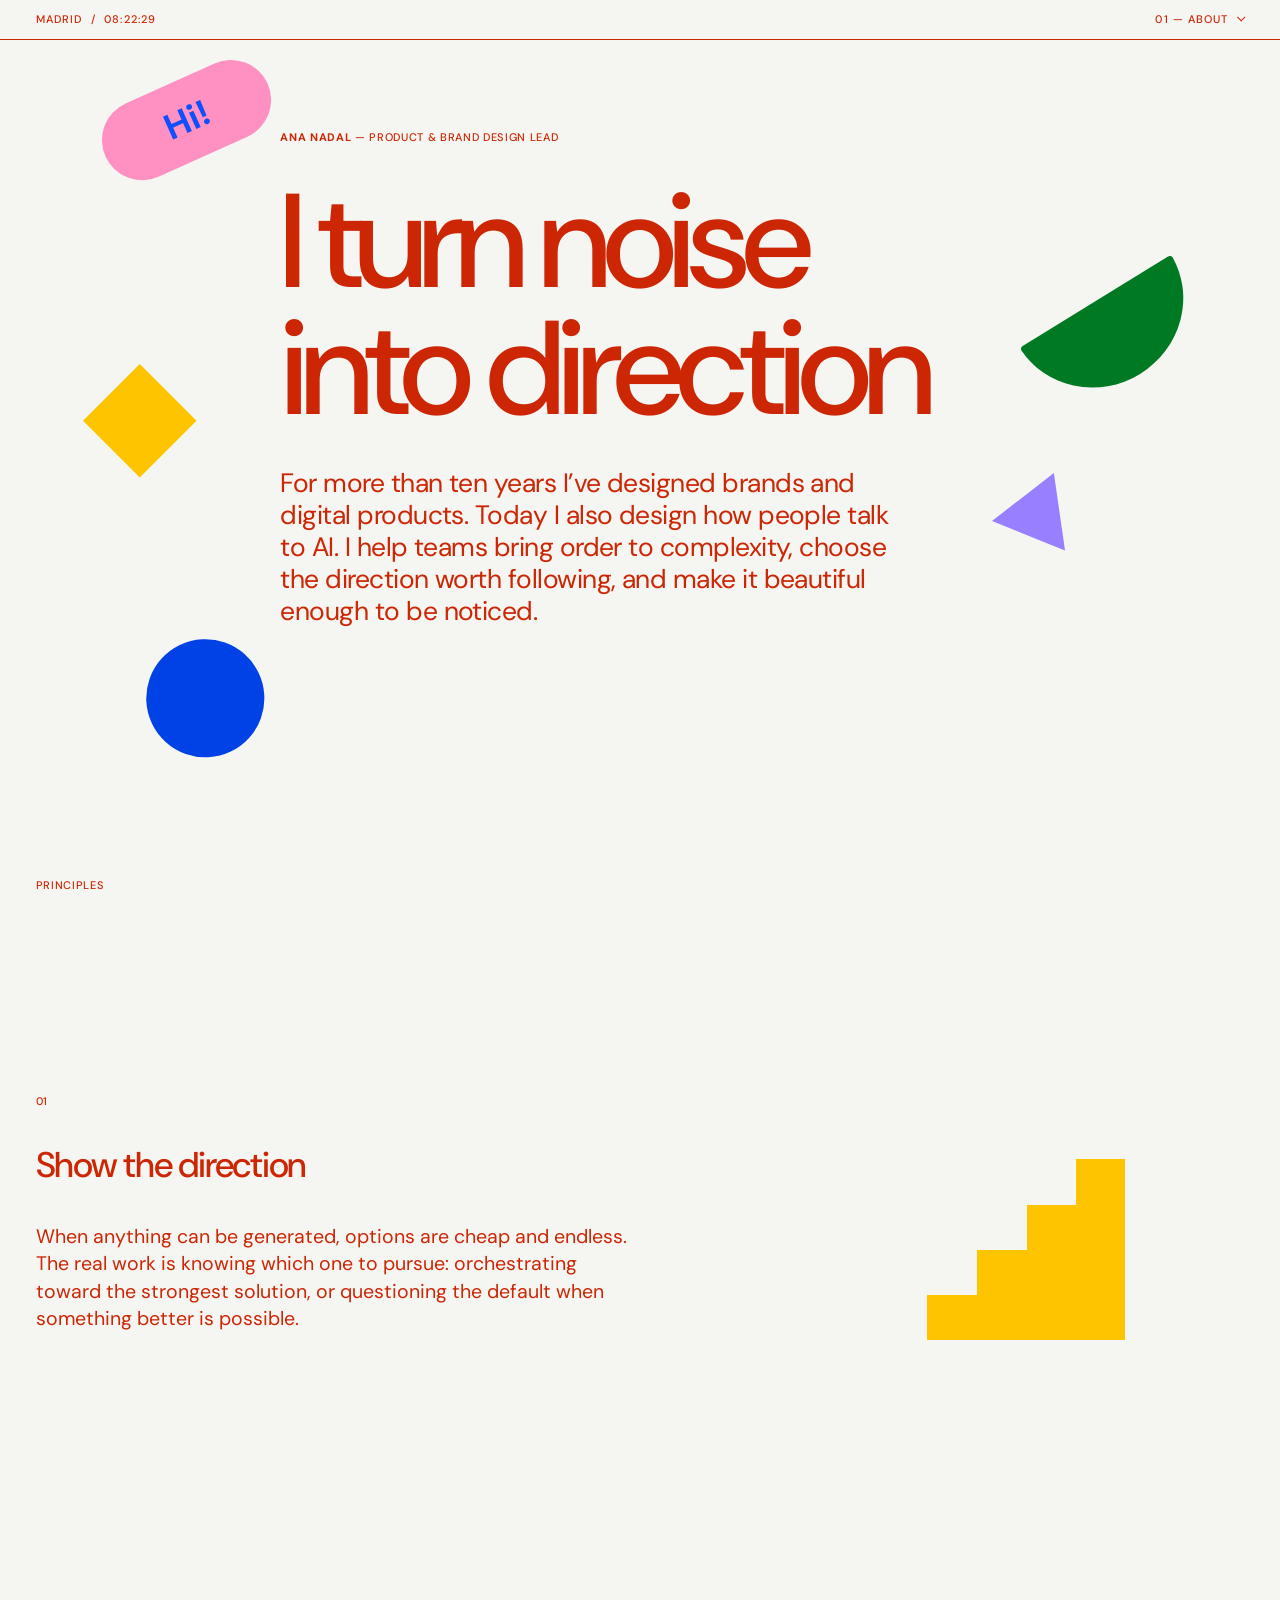
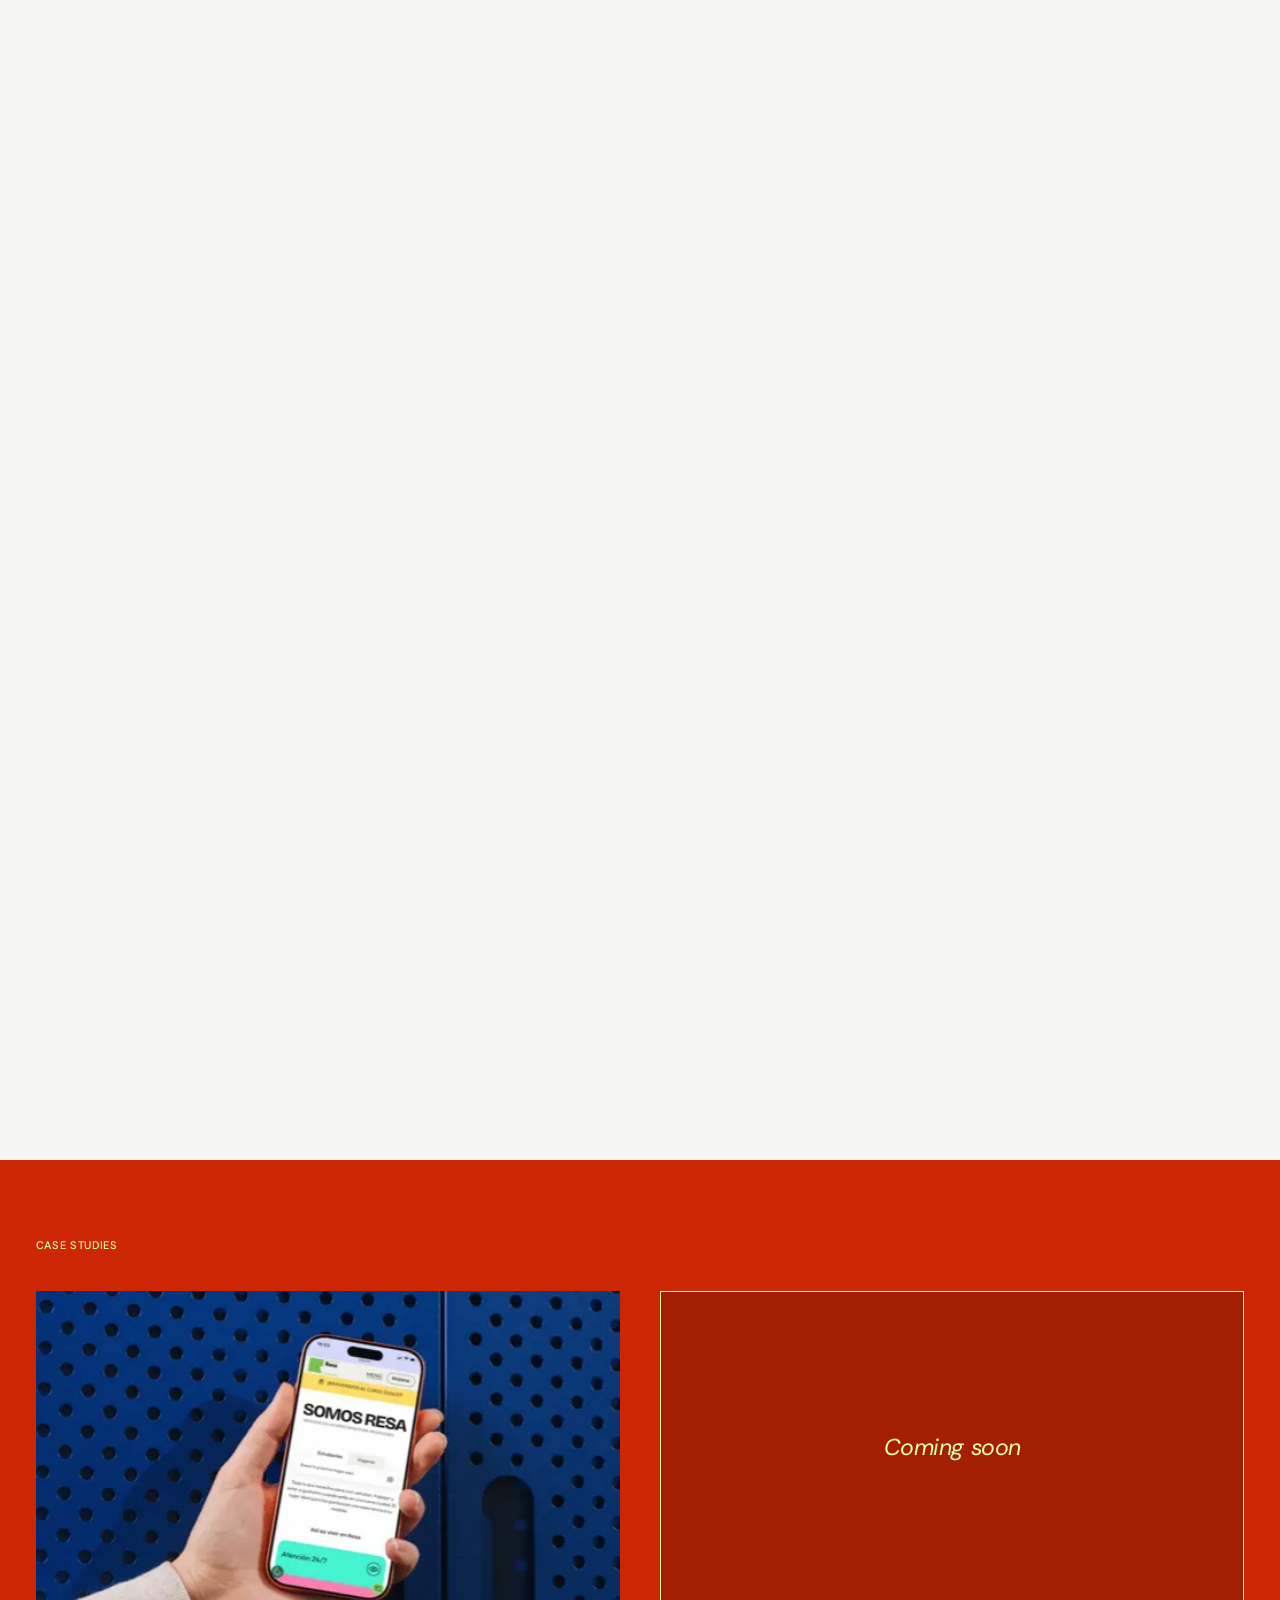
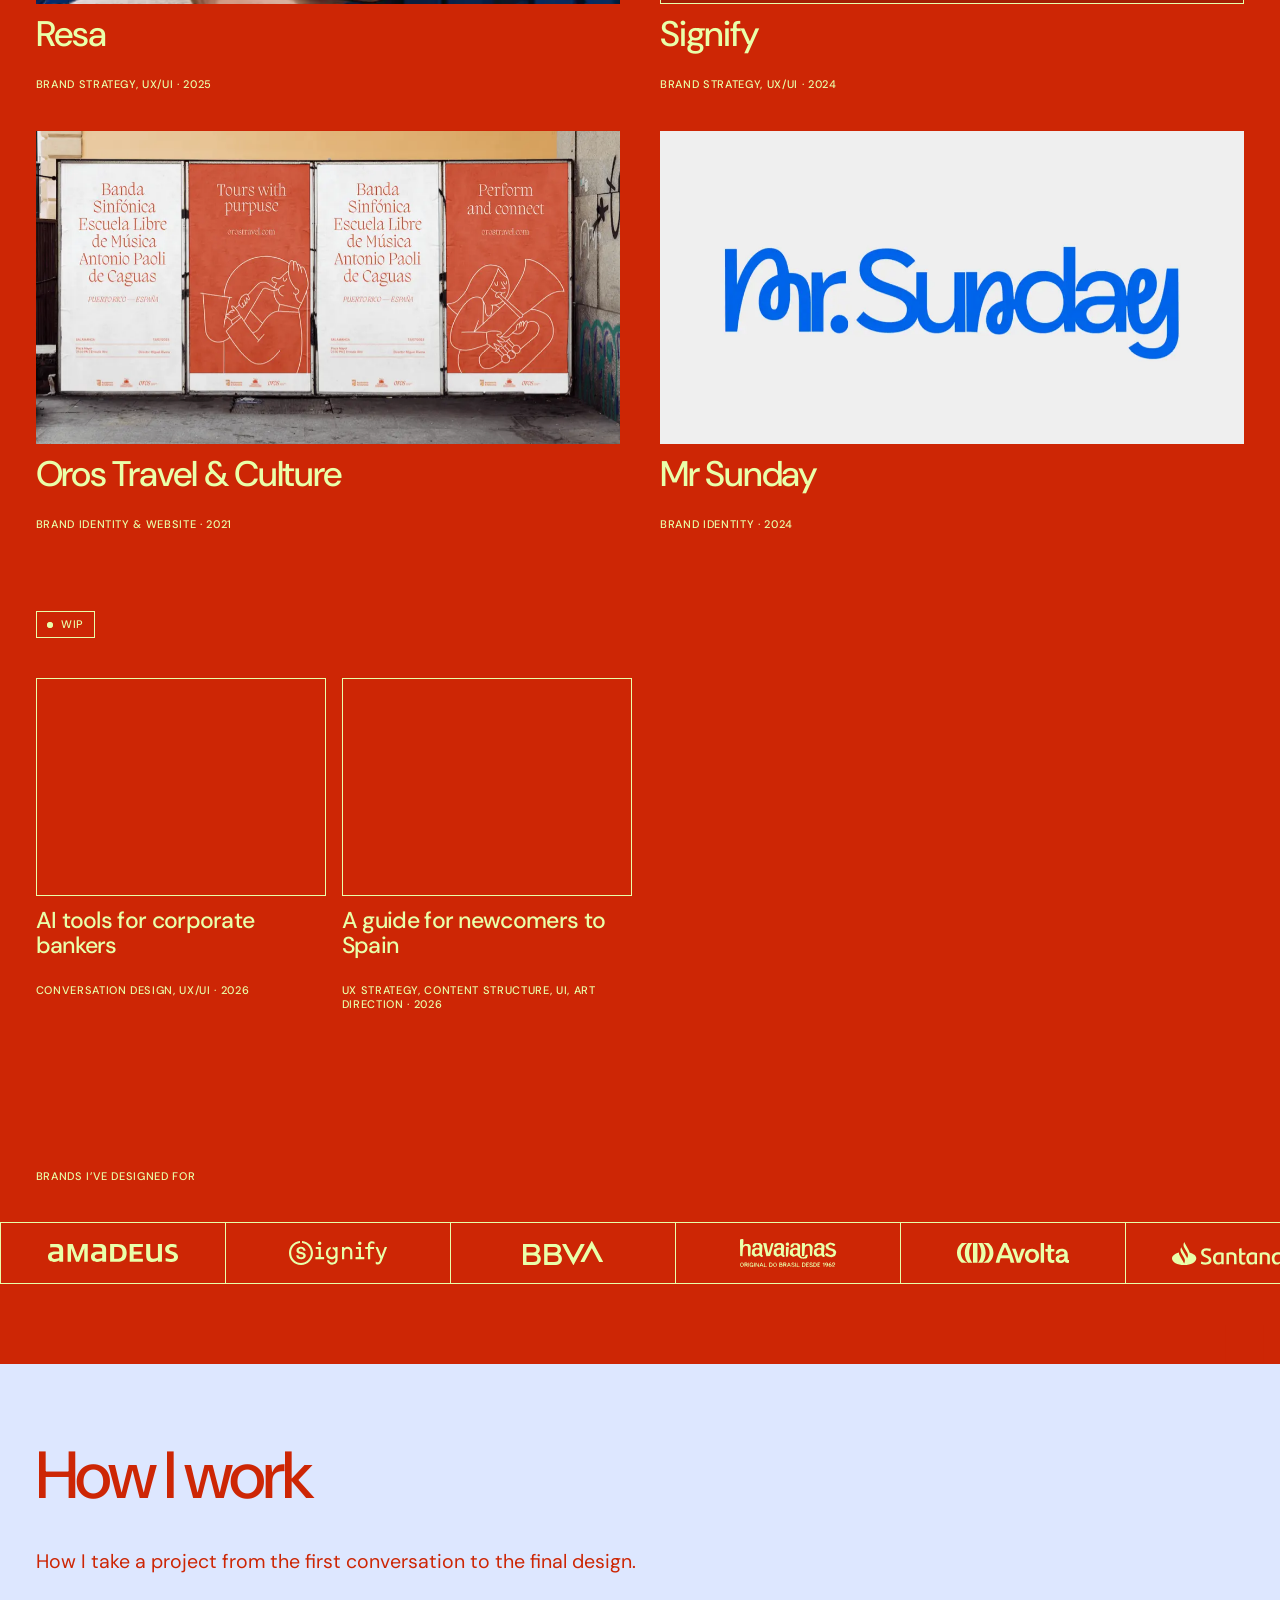
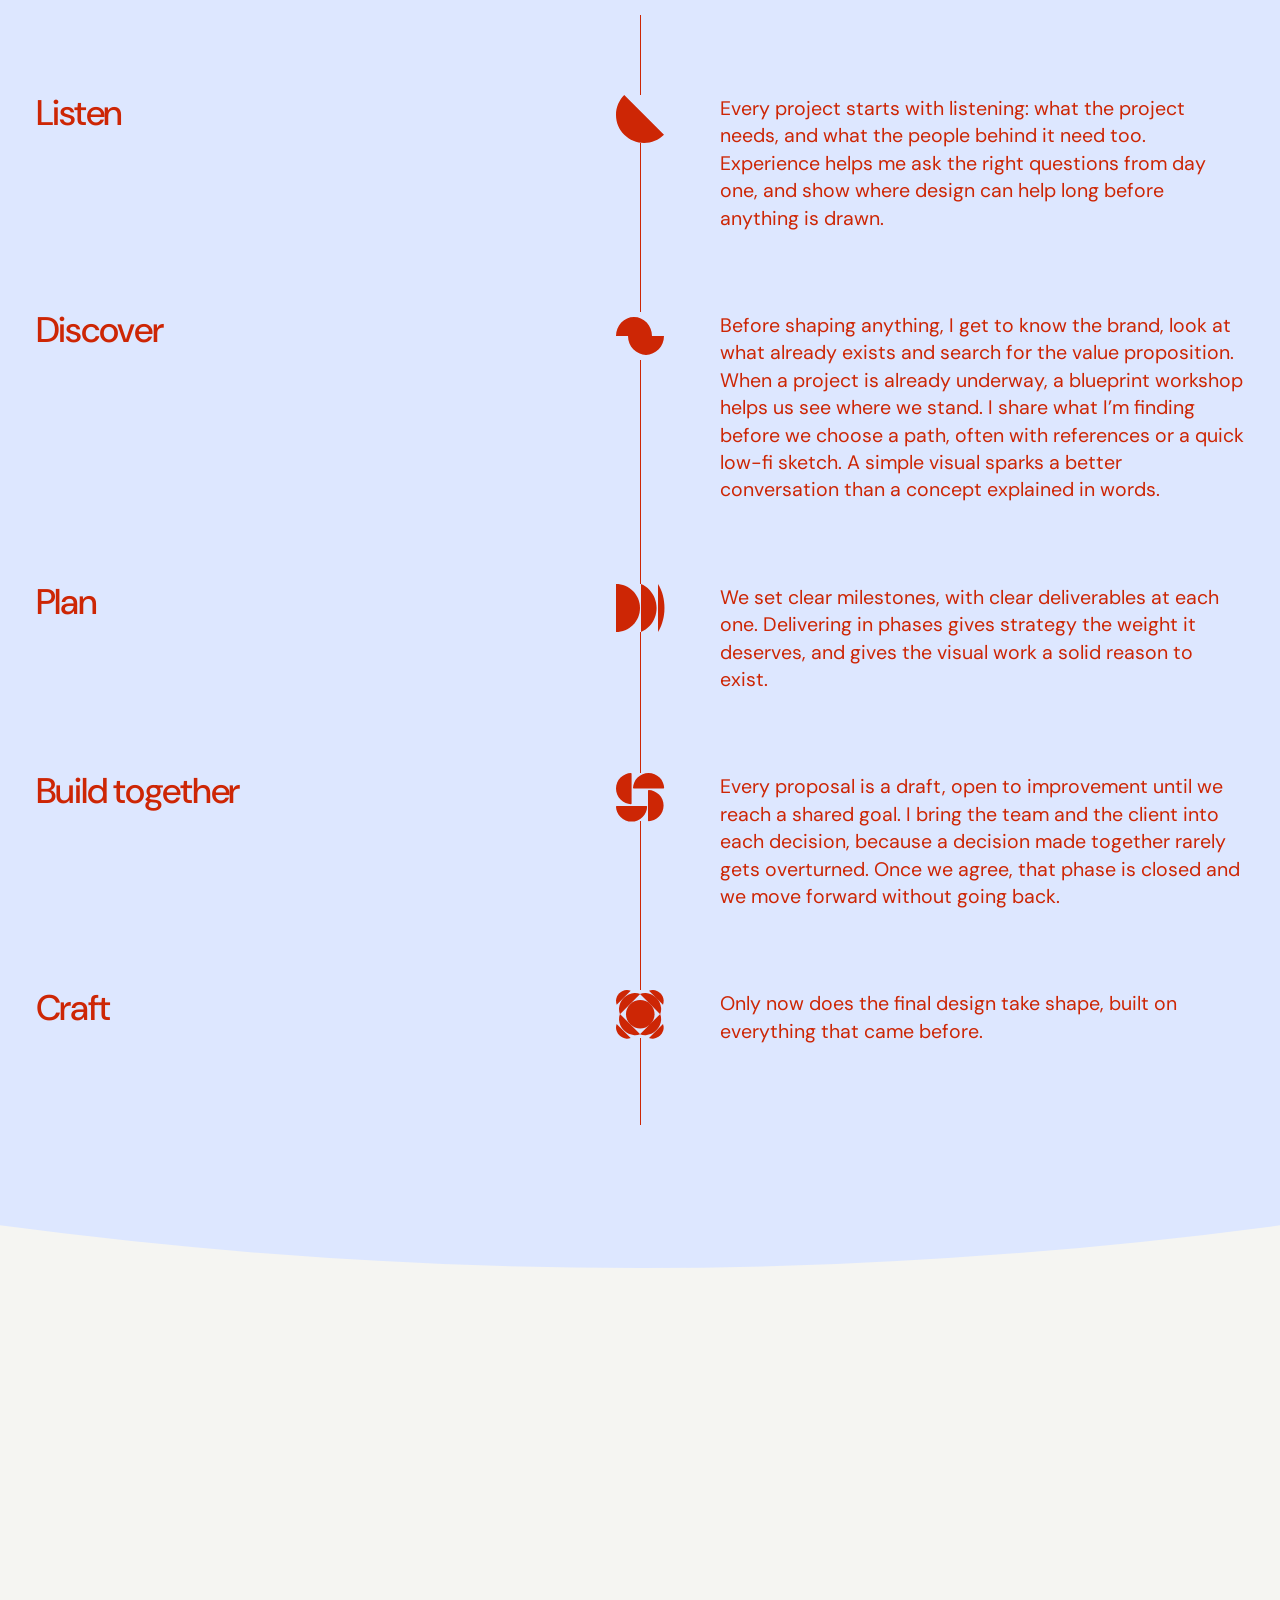
==== commit 23b3fb22: "Homepage: scroll animations for the square edges and the Principles - GSAP 3.12.5 + ScrollTrigger as" ====
--- a/index.html
+++ b/index.html
@@ -180,23 +180,23 @@
       <div class="marquee">
         <div class="marquee-track">
           <ul class="marquee-set">
-            <li><img src="images/logos/amadeus.svg" width="114" height="18" alt="Amadeus"></li>
+            <li><img src="images/logos/amadeus.svg" width="130" height="18" alt="Amadeus"></li>
             <li><img src="images/logos/signify.svg" width="98" height="24" alt="Signify"></li>
             <li><img src="images/logos/bbva.svg" width="80" height="24" alt="BBVA"></li>
             <li><img src="images/logos/havaianas.svg" width="97" height="28" alt="Havaianas"></li>
             <li><img src="images/logos/avolta.svg" width="112" height="20" alt="Avolta"></li>
             <li><img src="images/logos/santander.svg" width="132" height="23" alt="Santander"></li>
-            <li><img src="images/logos/loewe.svg" width="84" height="20" alt="Loewe"></li>
+            <li><img src="images/logos/loewe.svg" width="88" height="20" alt="Loewe"></li>
           </ul>
           <!-- The same set again, so the loop is seamless -->
           <ul class="marquee-set" aria-hidden="true">
-            <li><img src="images/logos/amadeus.svg" width="114" height="18" alt=""></li>
+            <li><img src="images/logos/amadeus.svg" width="130" height="18" alt=""></li>
             <li><img src="images/logos/signify.svg" width="98" height="24" alt=""></li>
             <li><img src="images/logos/bbva.svg" width="80" height="24" alt=""></li>
             <li><img src="images/logos/havaianas.svg" width="97" height="28" alt=""></li>
             <li><img src="images/logos/avolta.svg" width="112" height="20" alt=""></li>
             <li><img src="images/logos/santander.svg" width="132" height="23" alt=""></li>
-            <li><img src="images/logos/loewe.svg" width="84" height="20" alt=""></li>
+            <li><img src="images/logos/loewe.svg" width="88" height="20" alt=""></li>
           </ul>
         </div>
       </div>
@@ -300,5 +300,8 @@
 
   <script src="script.js" defer></script>
   <script src="home.js" defer></script>
+  <script src="vendor/gsap.min.js" defer></script>
+  <script src="vendor/ScrollTrigger.min.js" defer></script>
+  <script src="home-anim.js" defer></script>
 </body>
 </html>
--- a/home.css
+++ b/home.css
@@ -100,6 +100,20 @@
 #figure-compelling { --px: 1010; --py: 17; }
 #figure-clean { --px: 1018; --py: 48.5; --c: var(--pink); }
 
+/* Pinned, one principle at a time (home-anim.js adds .is-anim; without it, or with reduced motion, the three are stacked) */
+html.gsap-on { scroll-behavior: auto; }   /* smooth CSS scrolling fights the snapping */
+.principles.is-anim { height: calc(100svh - 40px); display: flex; flex-direction: column; }
+.principles.is-anim .principle-list { flex: 1; display: grid; align-content: center; margin-top: 0; }
+.principles.is-anim .principle { grid-area: 1 / 1; margin-top: 0; align-items: start; }   /* the three texts share their top line */
+.principles.is-anim .principle .figure { display: none; }
+/* The stage: one box with the three figures as placed in Figma (223 × 233.5 Figma px), and a pool of 4 pieces */
+.morph {
+  grid-area: 1 / 1; align-self: start; justify-self: start; position: relative; z-index: 1;
+  margin: calc(17 * var(--s)) 0 0 calc(1003 * var(--s));
+  width: calc(223 * var(--s)); height: calc(233.5 * var(--s)); pointer-events: none;
+}
+.morph-piece { position: absolute; display: block; will-change: left, top, width, height; }
+
 /* ---------- Pixel edges (stepped edges of squares; --x / --y in squares) ---------- */
 
 .pixel-edge {
@@ -220,6 +234,10 @@
   .principle { display: flex; flex-direction: column; align-items: flex-start; min-height: 0; }
   .principle + .principle { margin-top: 64px; }
   .principle .figure { --k: 0.62px; position: relative; left: auto; top: auto; order: -1; margin-bottom: 32px; }
+  /* Pinned on mobile: the figure above the text */
+  .principles.is-anim .principle-list { align-content: start; margin-top: 32px; }
+  .principles.is-anim .principle { grid-area: 2 / 1; }
+  .morph { grid-area: 1 / 1; margin: 0 0 32px; width: calc(223 * 0.62px); height: calc(233.5 * 0.62px); }
   .principle-text .t-h3, .principle-text .t-lead { margin-top: 24px; }
 
   .cases { padding: 64px var(--gutter); }
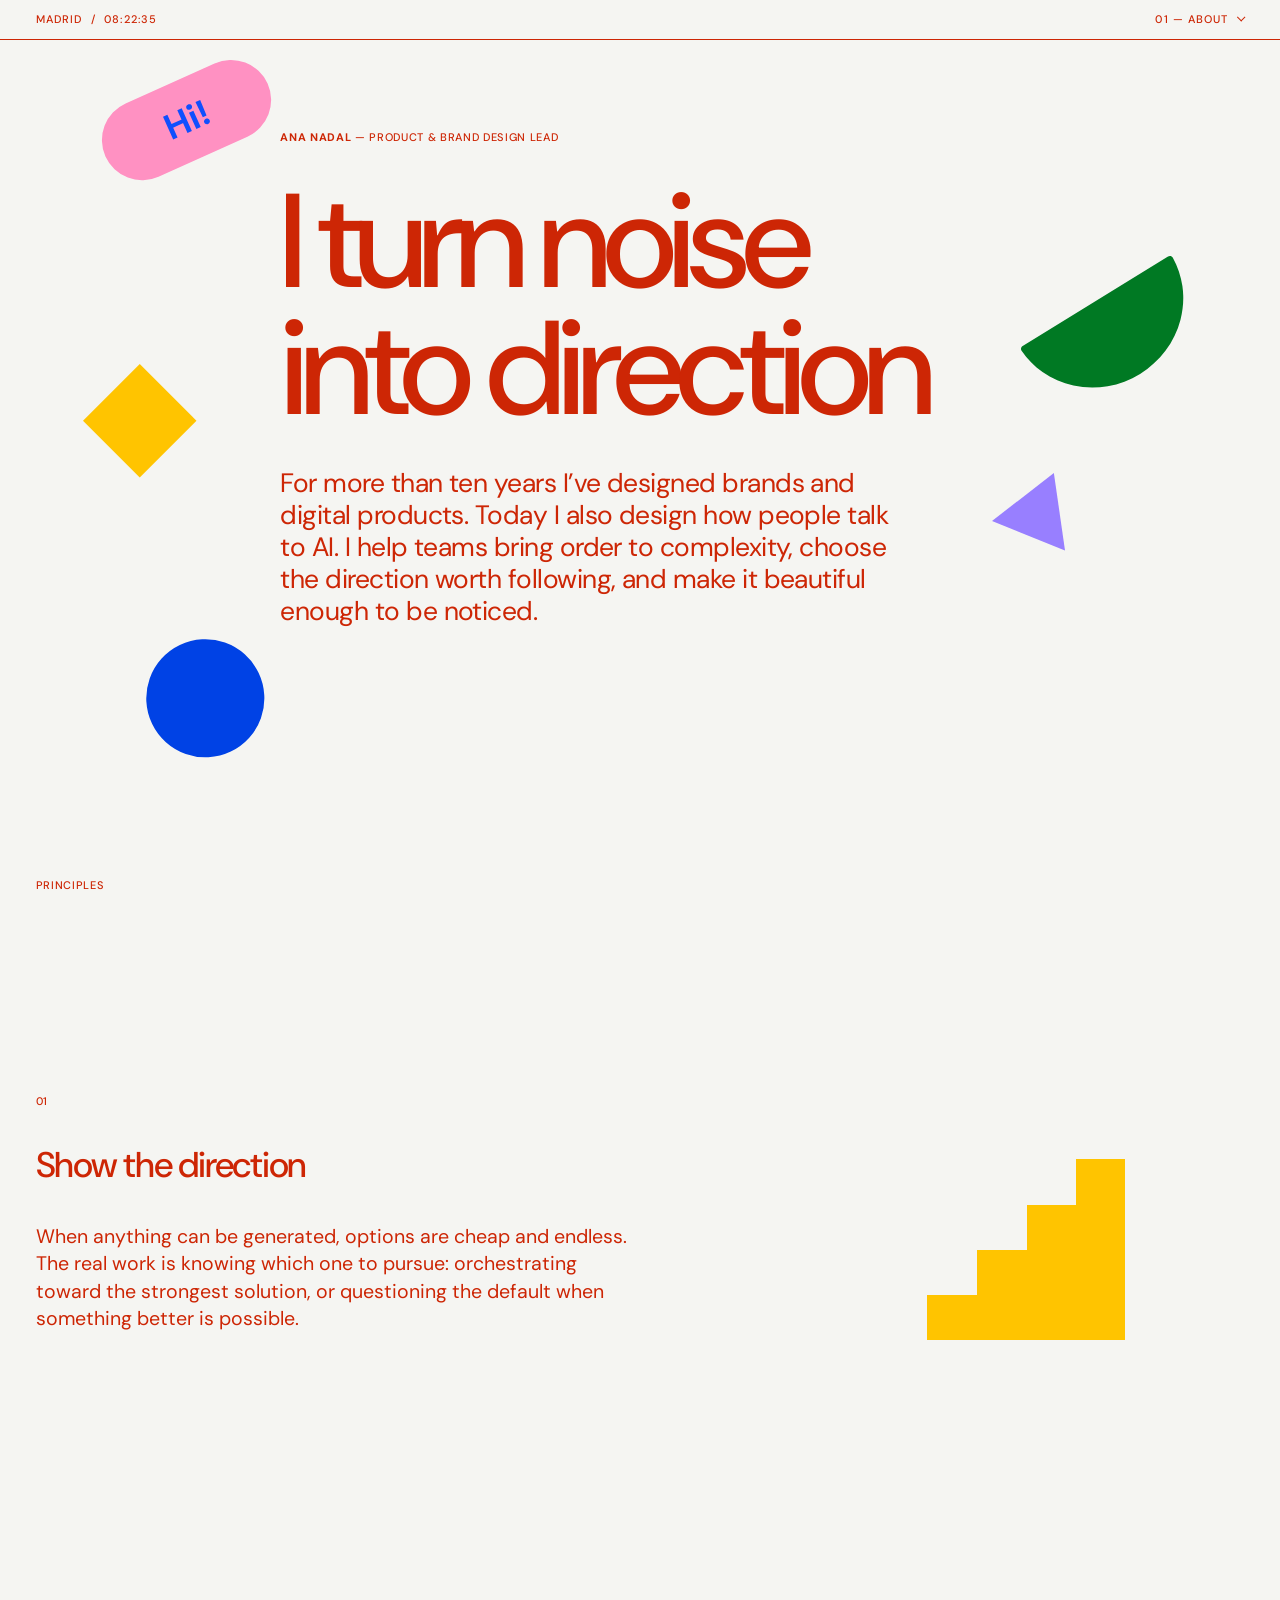
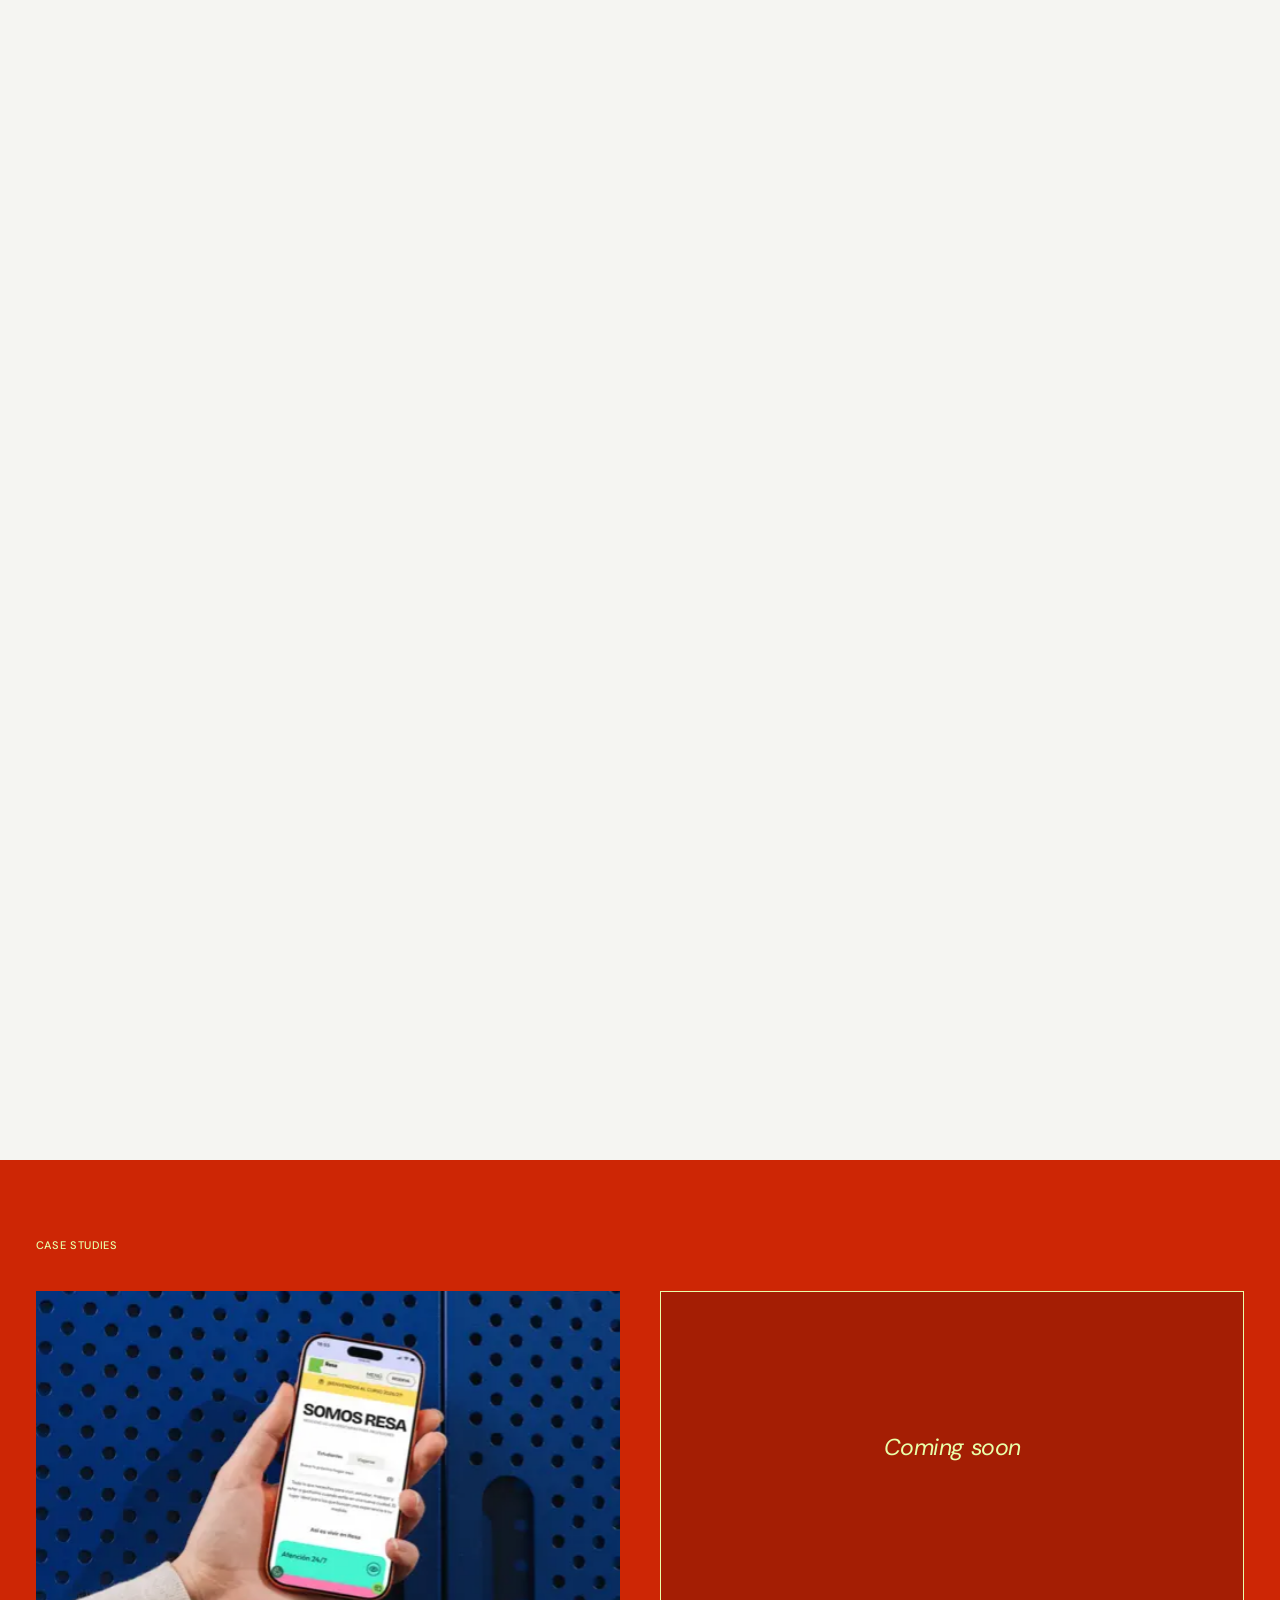
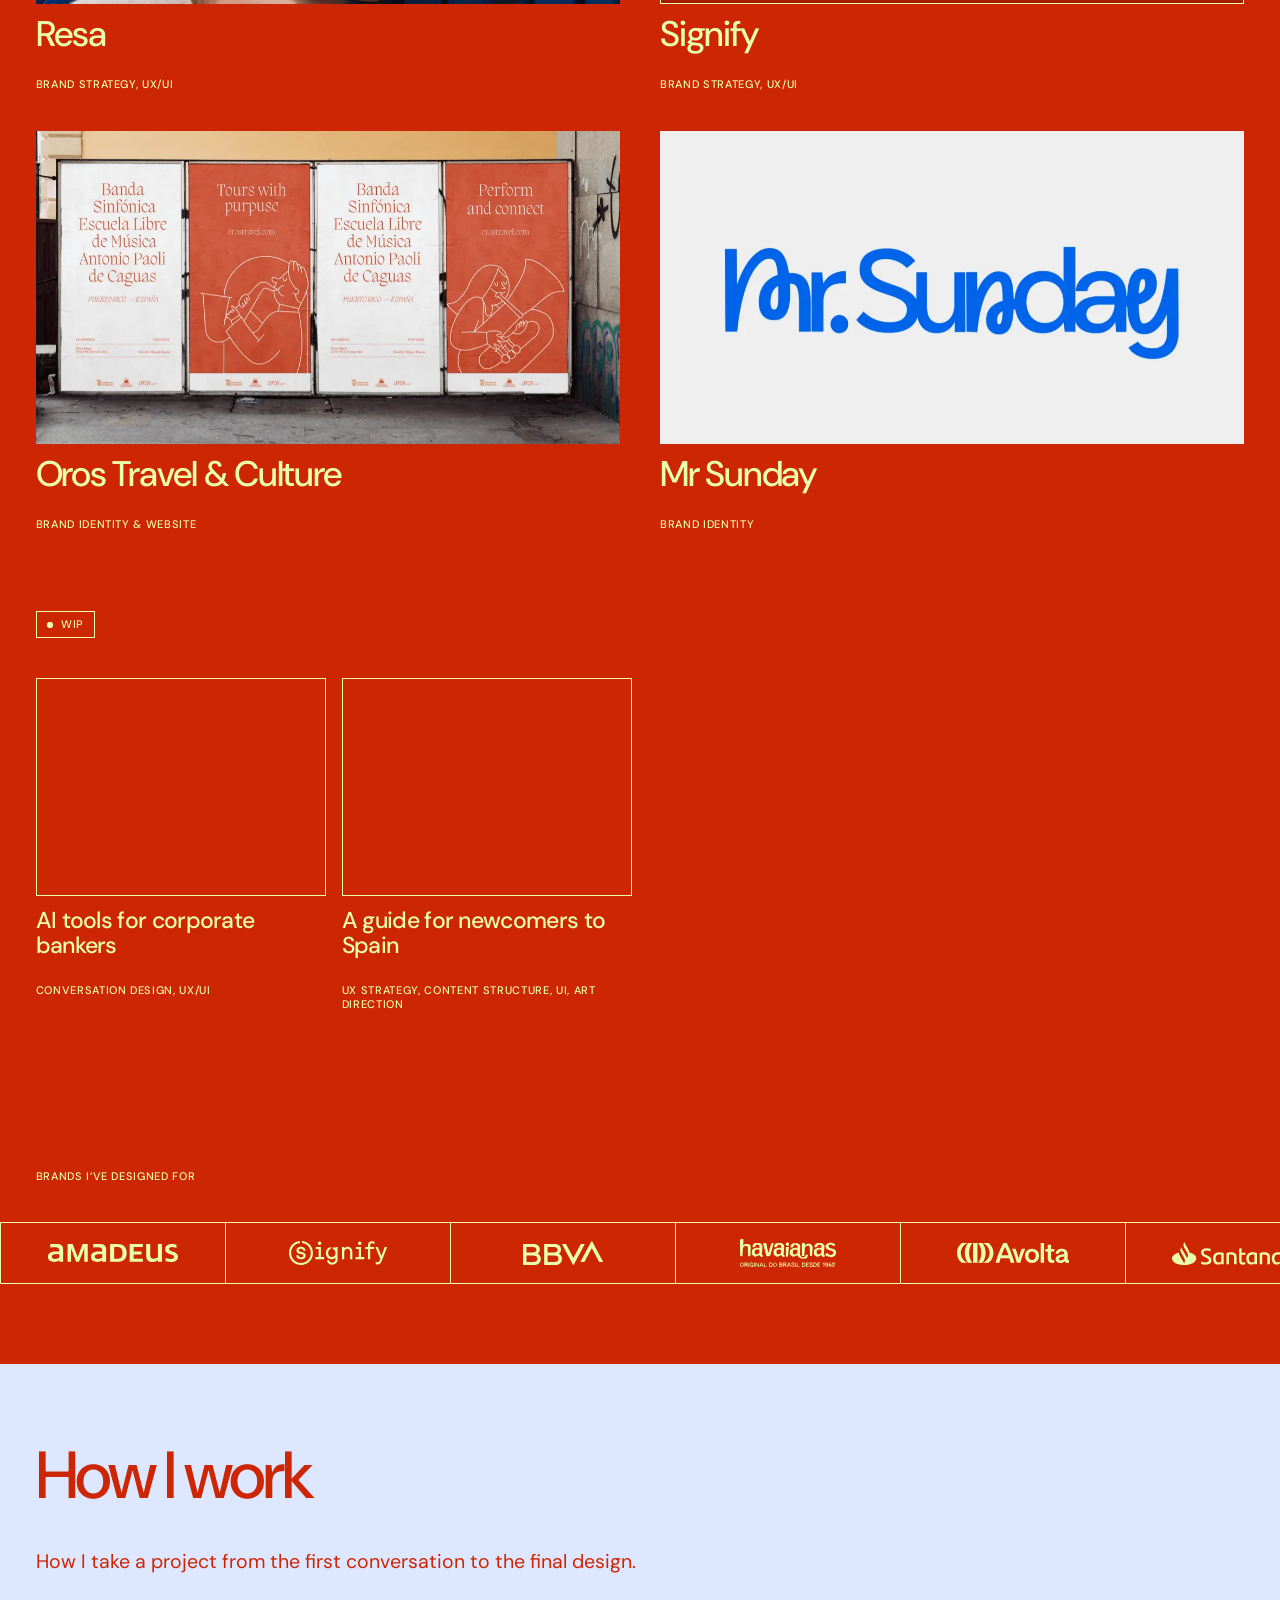
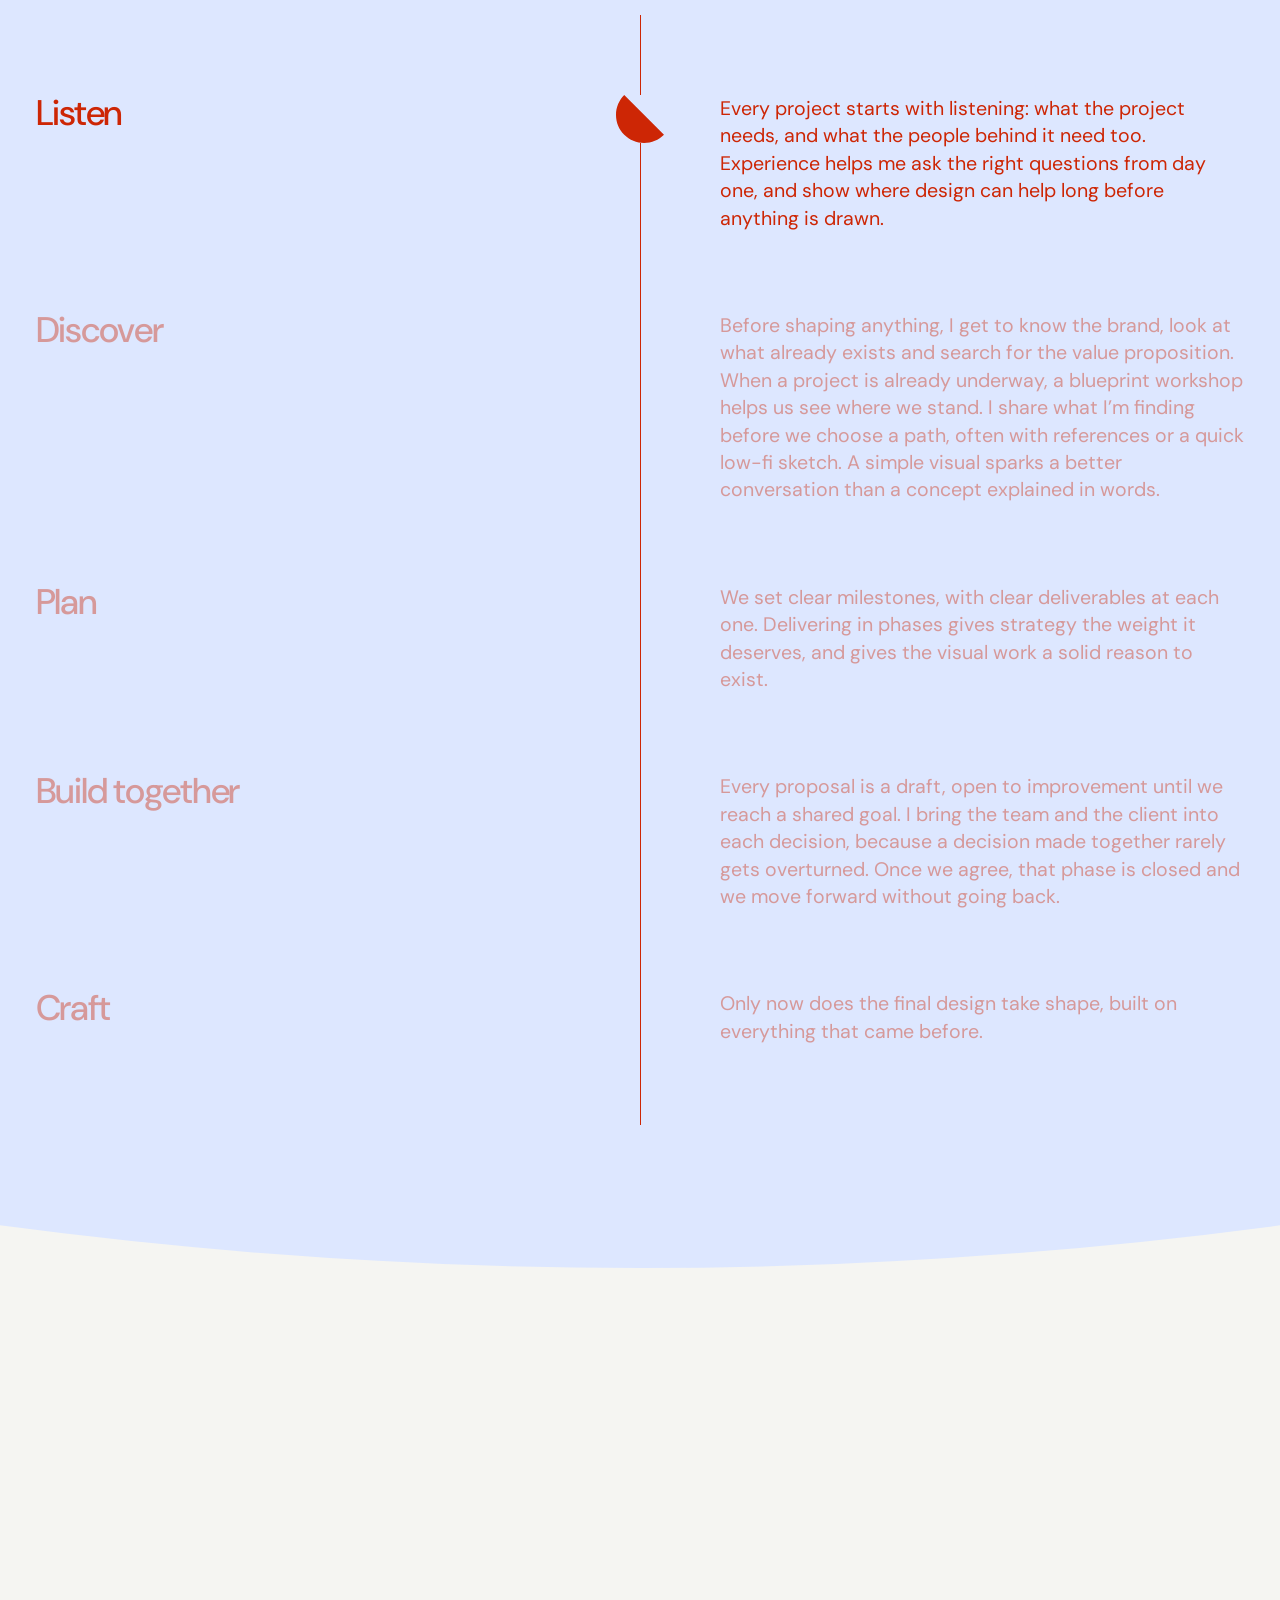
==== commit 97eb50de: "How I work: a figure travels down the timeline; no years on the cases - One figure, sticky in the mi" ====
--- a/index.html
+++ b/index.html
@@ -127,28 +127,28 @@
           <a class="card-btn case-link" href="case/resa/">
             <span class="card-thumb case-thumb"><img src="images/resa/resa-thumbnail.webp" srcset="images/resa/resa-thumbnail.webp 660w, images/resa/resa-thumbnail-2x.webp 1320w" sizes="(max-width: 860px) 100vw, 50vw" width="660" height="354" alt="" loading="lazy" decoding="async"></span>
             <span class="case-title t-h3">Resa</span>
-            <span class="t-label">Brand strategy, UX/UI · 2025</span>
+            <span class="t-label">Brand strategy, UX/UI</span>
           </a>
         </li>
         <li class="case">
           <div class="case-link">
             <span class="case-thumb case-soon"><em>Coming soon</em></span>
             <span class="case-title t-h3">Signify</span>
-            <span class="t-label">Brand strategy, UX/UI · 2024</span>
+            <span class="t-label">Brand strategy, UX/UI</span>
           </div>
         </li>
         <li class="case">
           <a class="card-btn case-link" href="case/oros/">
             <span class="card-thumb case-thumb"><img src="images/oros/oros-poster.webp" width="1400" height="926" alt="" loading="lazy" decoding="async"></span>
             <span class="case-title t-h3">Oros Travel &amp; Culture</span>
-            <span class="t-label">Brand identity &amp; website · 2021</span>
+            <span class="t-label">Brand identity &amp; website</span>
           </a>
         </li>
         <li class="case">
           <a class="card-btn case-link" href="case/mr-sunday/">
             <span class="card-thumb case-thumb"><img src="images/mr-sunday/mr-sunday-logo.webp" width="1400" height="788" alt="" loading="lazy" decoding="async"></span>
             <span class="case-title t-h3">Mr Sunday</span>
-            <span class="t-label">Brand identity · 2024</span>
+            <span class="t-label">Brand identity</span>
           </a>
         </li>
       </ul>
@@ -160,14 +160,14 @@
             <a class="case-link" href="case/ai-tools/">
               <span class="case-thumb case-empty"></span>
               <span class="case-title t-card">AI tools for corporate bankers</span>
-              <span class="t-label">Conversation design, UX/UI · 2026</span>
+              <span class="t-label">Conversation design, UX/UI</span>
             </a>
           </li>
           <li class="case">
             <a class="case-link" href="case/newcomers-guide/">
               <span class="case-thumb case-empty"></span>
               <span class="case-title t-card">A guide for newcomers to Spain</span>
-              <span class="t-label">UX strategy, content structure, UI, art direction · 2026</span>
+              <span class="t-label">UX strategy, content structure, UI, art direction</span>
             </a>
           </li>
         </ul>
--- a/home.css
+++ b/home.css
@@ -176,6 +176,14 @@
 .tl-title { grid-column: 1; padding-right: 80px; }
 .tl-text { grid-column: 2; padding-left: 80px; max-width: 680px; }
 .tl-step .figure { position: absolute; top: 80px; left: calc(50% - 24px); z-index: 1; background: var(--sky); }   /* the line stops behind the figure, so its gaps read as in the SVG */
+/* Travelling figure (home-anim.js adds .is-anim): one figure in a track as long as the line; it is sticky in the middle
+   of the screen, so it travels down the line and stops at its end. Its pieces come from the static step figures. */
+.how.is-anim .tl-step .figure { display: none; }
+.tl-track { --run: 48px; position: absolute; top: 80px; bottom: 0; left: calc(50% - var(--run) / 2); width: var(--run); z-index: 1; pointer-events: none; }
+.tl-runner { position: sticky; top: calc(50vh - var(--run) / 2); width: var(--run); height: var(--run); background: var(--sky); }   /* hides the line behind it */
+.run-piece { position: absolute; display: block; }
+.run-piece svg { position: absolute; inset: 0; width: 100%; height: 100%; fill: var(--red); overflow: visible; }
+
 /* Curved bottom edge: it overhangs the section and rises over the footer */
 .how-curve { position: absolute; top: calc(100% - 1px); left: 0; display: block; width: 100%; height: clamp(40px, 5vw, 72px); fill: var(--sky); }
 
@@ -253,6 +261,7 @@
   .tl-title, .tl-text { grid-column: 1; padding: 0; }
   .tl-text { margin-top: 16px; }
   .tl-step .figure { left: 0; top: 52px; }
+  .tl-track { --run: 36px; top: 58px; left: 6px; }   /* smaller, on the line at the left */
 
   .contact { padding: 56px var(--gutter) 32px; }
   .cat { position: static; width: 120px; margin: 32px 0 0 auto; }
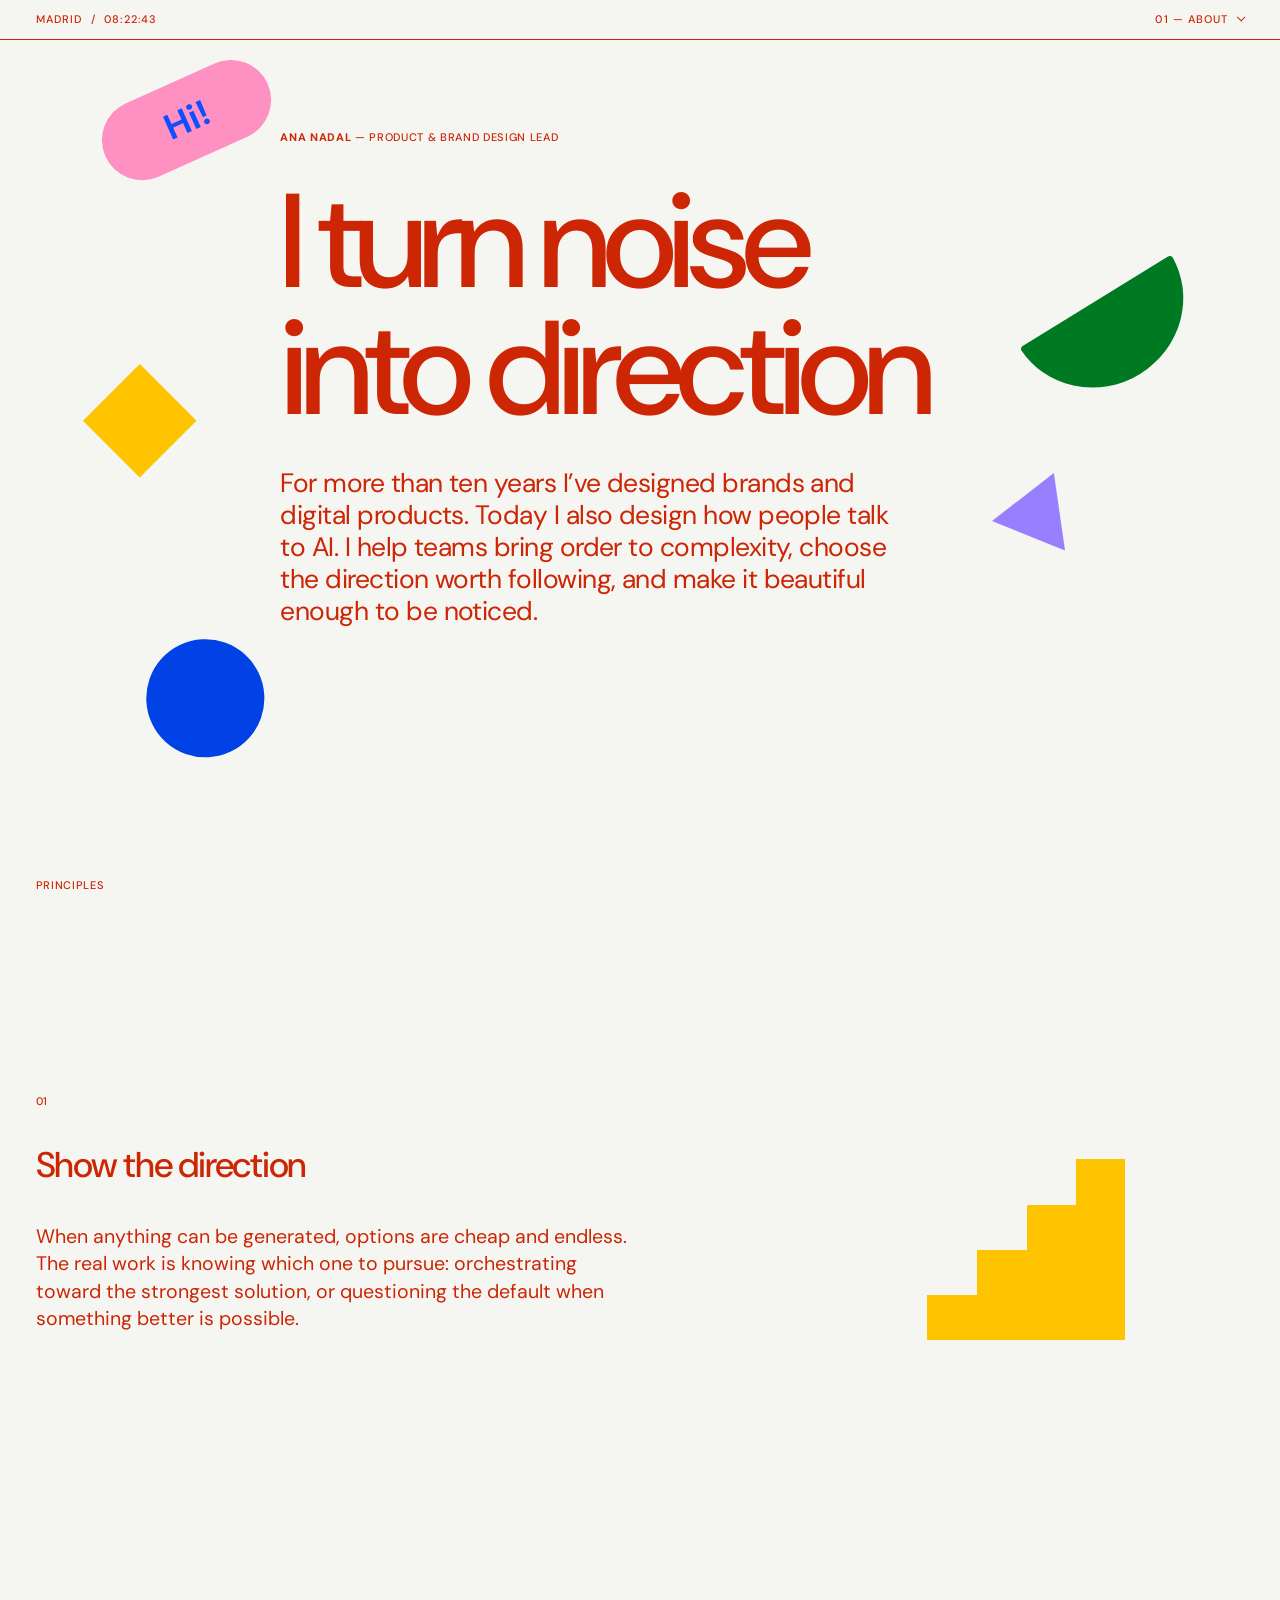
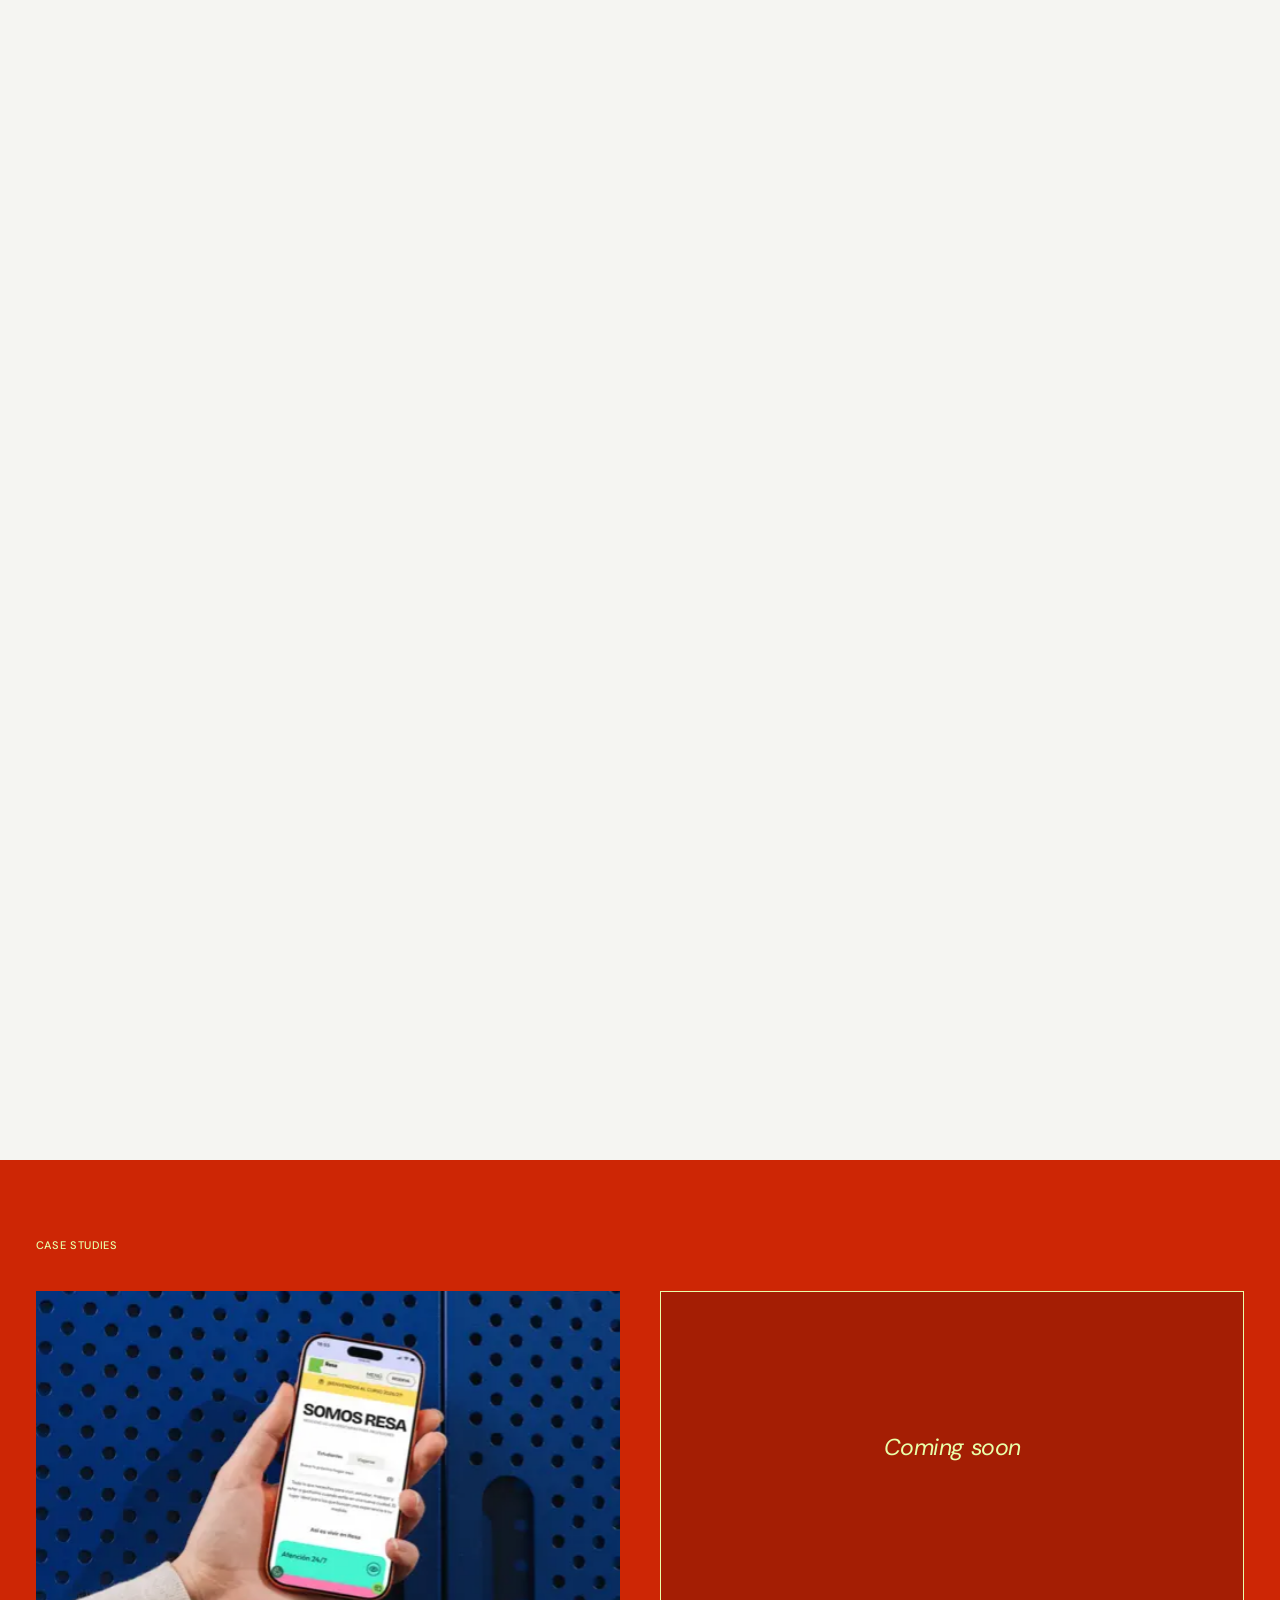
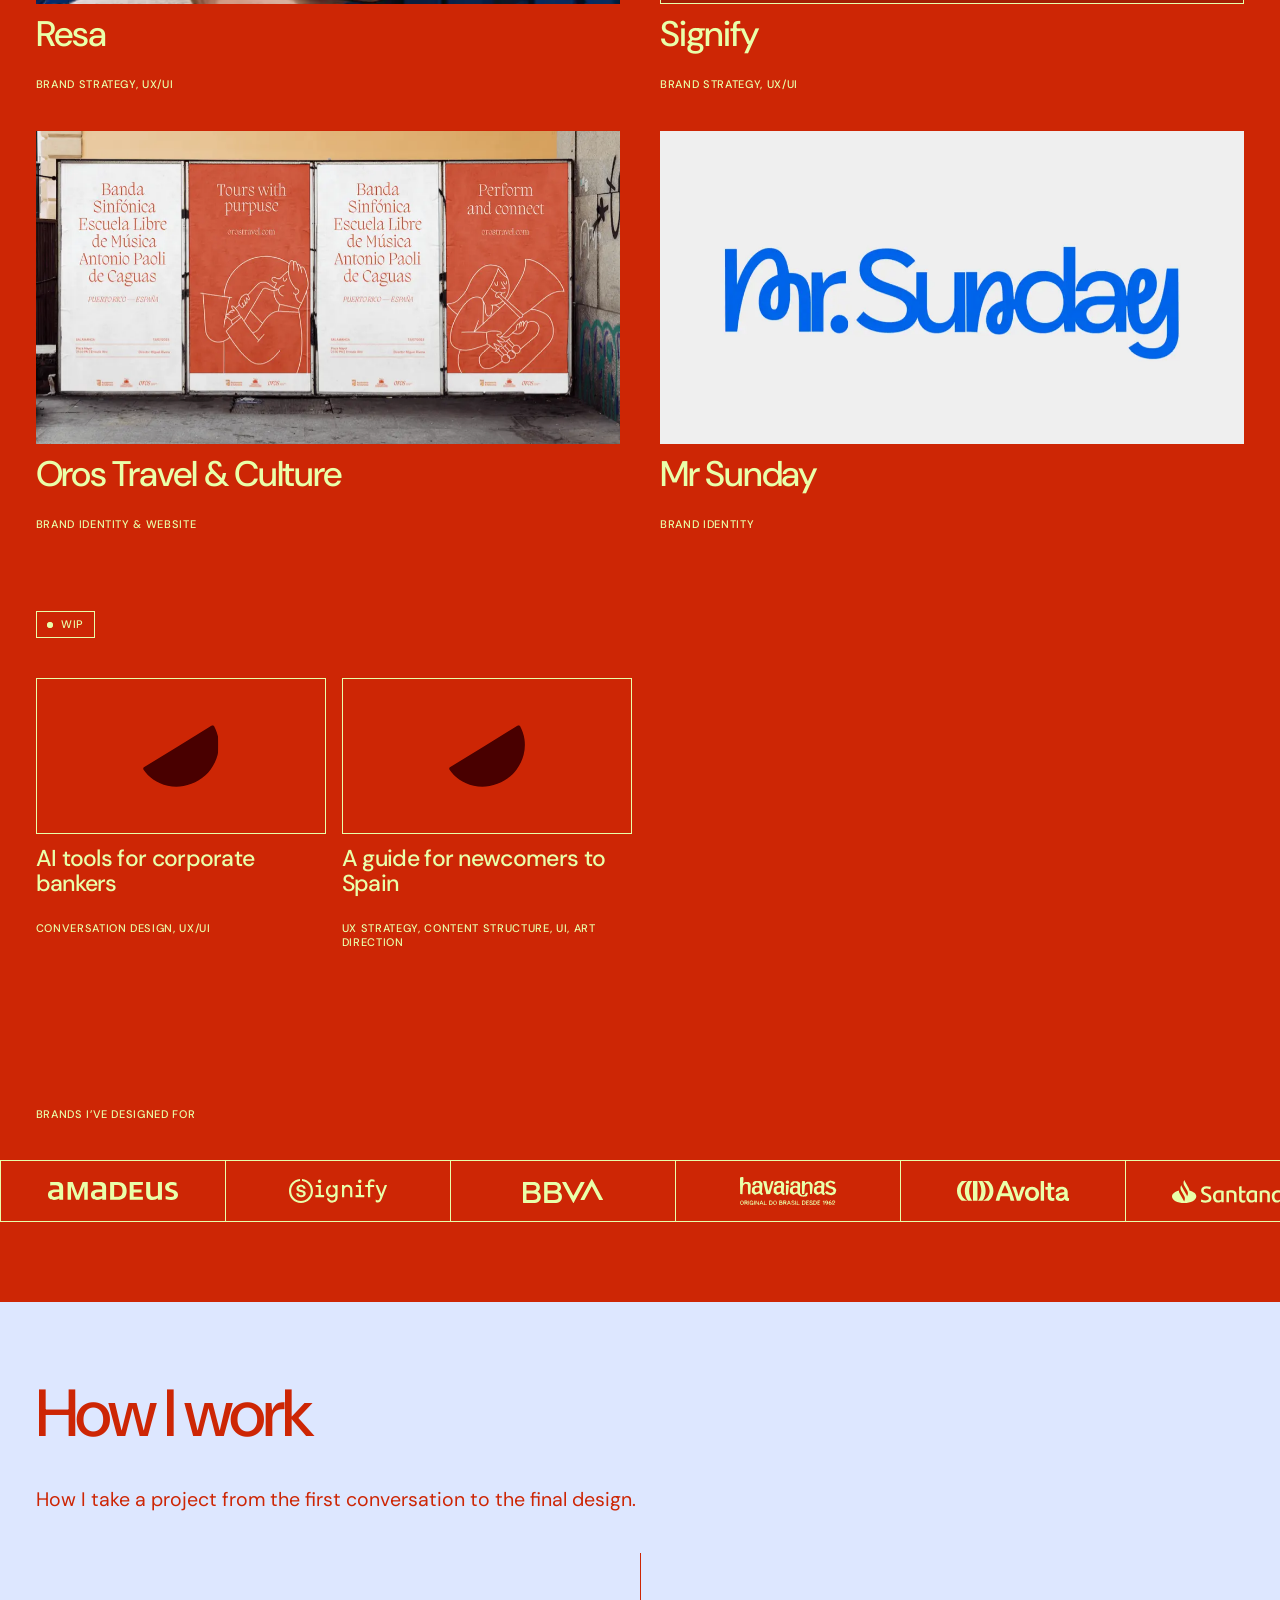
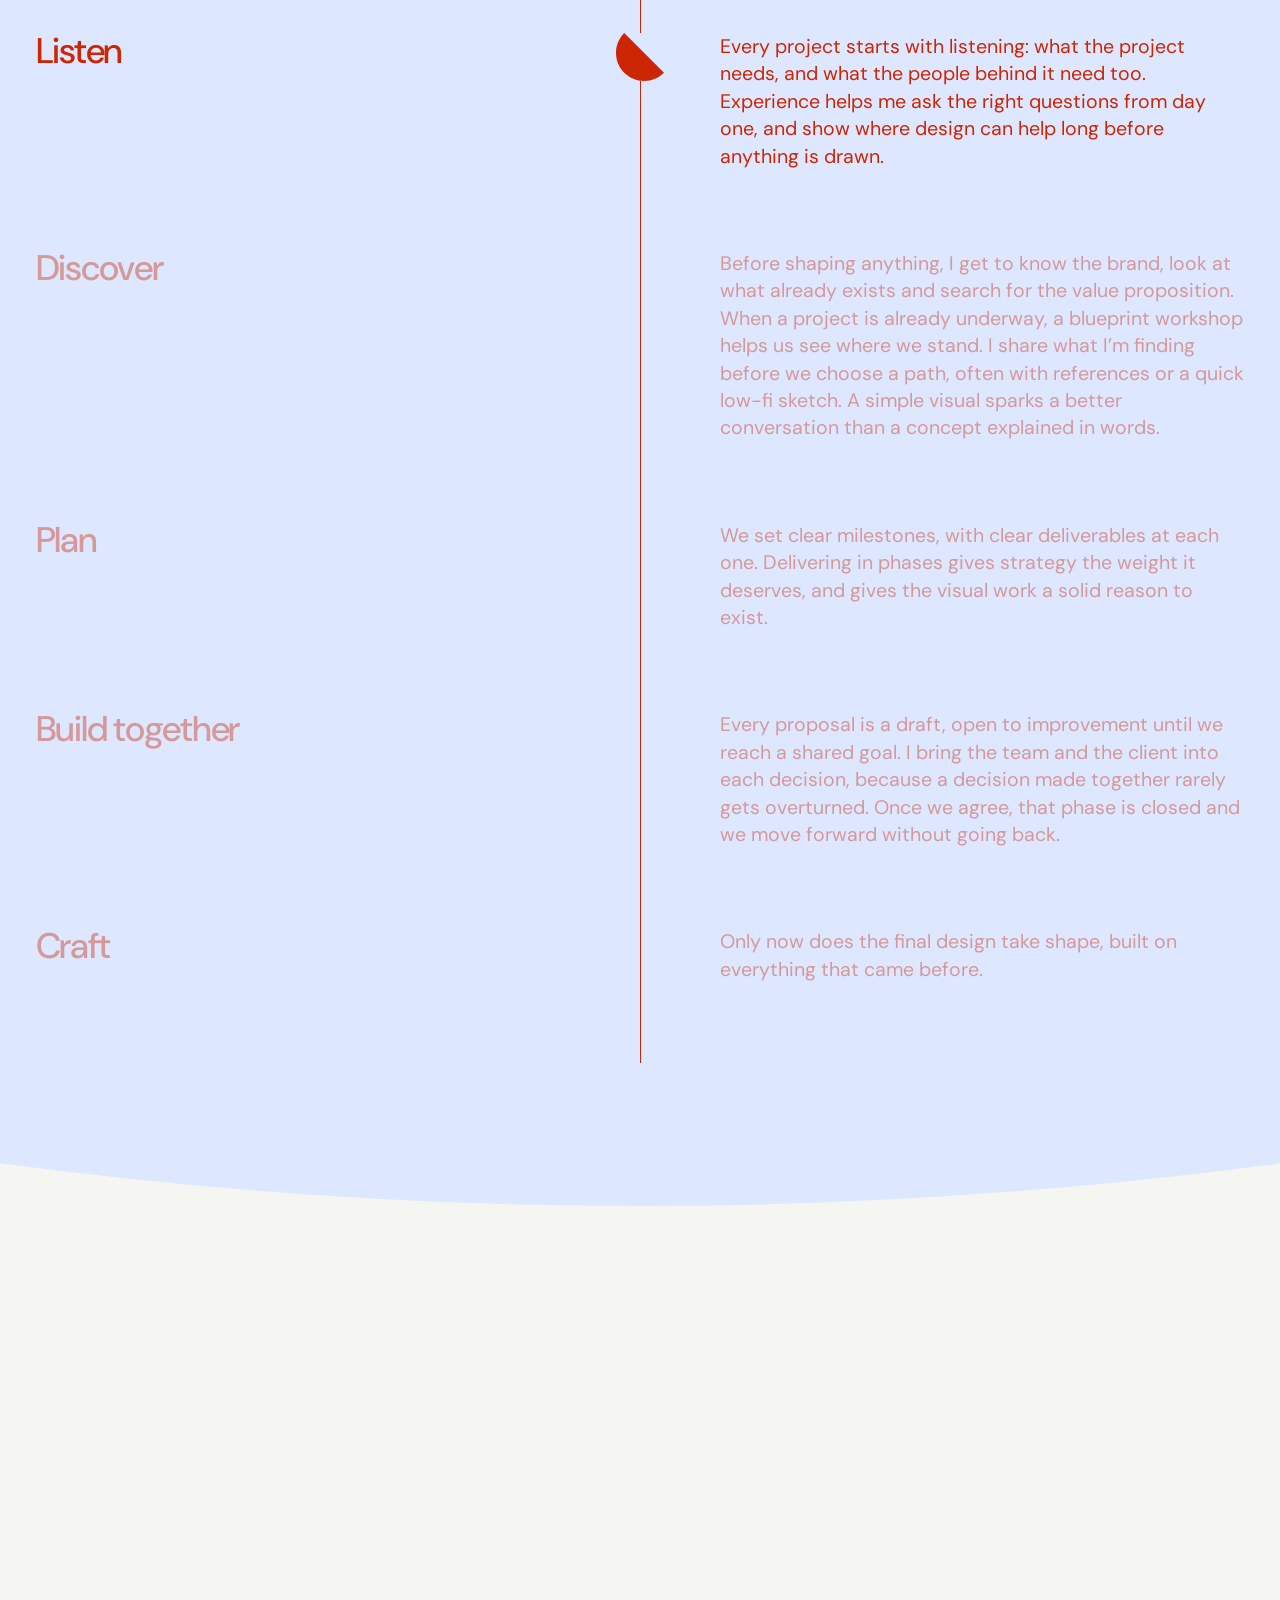
==== commit c0cd94fe: "Principles change takes longer, How I work steps sync to the centre, WIP cards - Principles: each ch" ====
--- a/index.html
+++ b/index.html
@@ -158,14 +158,14 @@
         <ul class="case-grid case-grid-small">
           <li class="case">
             <a class="case-link" href="case/ai-tools/">
-              <span class="case-thumb case-empty"></span>
+              <span class="case-thumb case-empty"><svg class="wip-mark" viewBox="0 0 182.58 148.03" aria-hidden="true" focusable="false"><path d="M165.417 0.592773C167.299 -0.56483 169.77 0.0180799 170.845 1.94806C176.322 11.7811 179.965 22.5559 181.596 33.7828C183.42 46.3387 182.693 59.2143 179.457 71.6744C176.22 84.1346 170.537 95.9354 162.733 106.403C154.928 116.871 145.154 125.8 133.969 132.681C122.784 139.563 110.407 144.261 97.5452 146.509C84.6831 148.756 71.5876 148.509 59.0063 145.78C46.4251 143.052 34.6046 137.896 24.2196 130.607C14.9338 124.089 6.95841 115.98 0.650367 106.659C-0.587743 104.829 0.00636844 102.36 1.88792 101.202L83.6525 50.8974L165.417 0.592773Z"/></svg></span>
               <span class="case-title t-card">AI tools for corporate bankers</span>
               <span class="t-label">Conversation design, UX/UI</span>
             </a>
           </li>
           <li class="case">
             <a class="case-link" href="case/newcomers-guide/">
-              <span class="case-thumb case-empty"></span>
+              <span class="case-thumb case-empty"><svg class="wip-mark" viewBox="0 0 182.58 148.03" aria-hidden="true" focusable="false"><path d="M165.417 0.592773C167.299 -0.56483 169.77 0.0180799 170.845 1.94806C176.322 11.7811 179.965 22.5559 181.596 33.7828C183.42 46.3387 182.693 59.2143 179.457 71.6744C176.22 84.1346 170.537 95.9354 162.733 106.403C154.928 116.871 145.154 125.8 133.969 132.681C122.784 139.563 110.407 144.261 97.5452 146.509C84.6831 148.756 71.5876 148.509 59.0063 145.78C46.4251 143.052 34.6046 137.896 24.2196 130.607C14.9338 124.089 6.95841 115.98 0.650367 106.659C-0.587743 104.829 0.00636844 102.36 1.88792 101.202L83.6525 50.8974L165.417 0.592773Z"/></svg></span>
               <span class="case-title t-card">A guide for newcomers to Spain</span>
               <span class="t-label">UX strategy, content structure, UI, art direction</span>
             </a>
--- a/home.css
+++ b/home.css
@@ -151,7 +151,9 @@
 .wip-badge .dot::after { content: ""; position: absolute; inset: 0; border-radius: 50%; border: 1px solid var(--lime); animation: home-pulse 1.8s ease-out infinite; }
 @keyframes home-pulse { 0% { transform: scale(1); opacity: 0.9; } 100% { transform: scale(3.4); opacity: 0; } }
 .case-grid-small { margin-top: 40px; grid-template-columns: repeat(4, minmax(0, 1fr)); gap: 16px; }
-.case-empty { aspect-ratio: 4 / 3; border: 1px solid var(--lime); }
+.case-empty { aspect-ratio: 660 / 354; border: 1px solid var(--lime); }   /* the same proportion as the main cards */
+/* WIP watermark: the hero's half-disc in the footer's maroon, centred, 40 % of the thumbnail's height */
+.wip-mark { position: absolute; top: 50%; left: 50%; height: 40%; width: auto; aspect-ratio: 182.58 / 148.03; transform: translate(-50%, -50%); fill: var(--maroon); pointer-events: none; }
 
 /* ---------- Brands marquee ---------- */
 
@@ -180,7 +182,7 @@
    of the screen, so it travels down the line and stops at its end. Its pieces come from the static step figures. */
 .how.is-anim .tl-step .figure { display: none; }
 .tl-track { --run: 48px; position: absolute; top: 80px; bottom: 0; left: calc(50% - var(--run) / 2); width: var(--run); z-index: 1; pointer-events: none; }
-.tl-runner { position: sticky; top: calc(50vh - var(--run) / 2); width: var(--run); height: var(--run); background: var(--sky); }   /* hides the line behind it */
+.tl-runner { position: sticky; top: calc(50vh - var(--run) / 2); top: calc(50dvh - var(--run) / 2); width: var(--run); height: var(--run); background: var(--sky); }   /* hides the line behind it; dvh: the same centre ScrollTrigger measures when phone toolbars come and go */
 .run-piece { position: absolute; display: block; }
 .run-piece svg { position: absolute; inset: 0; width: 100%; height: 100%; fill: var(--red); overflow: visible; }
 
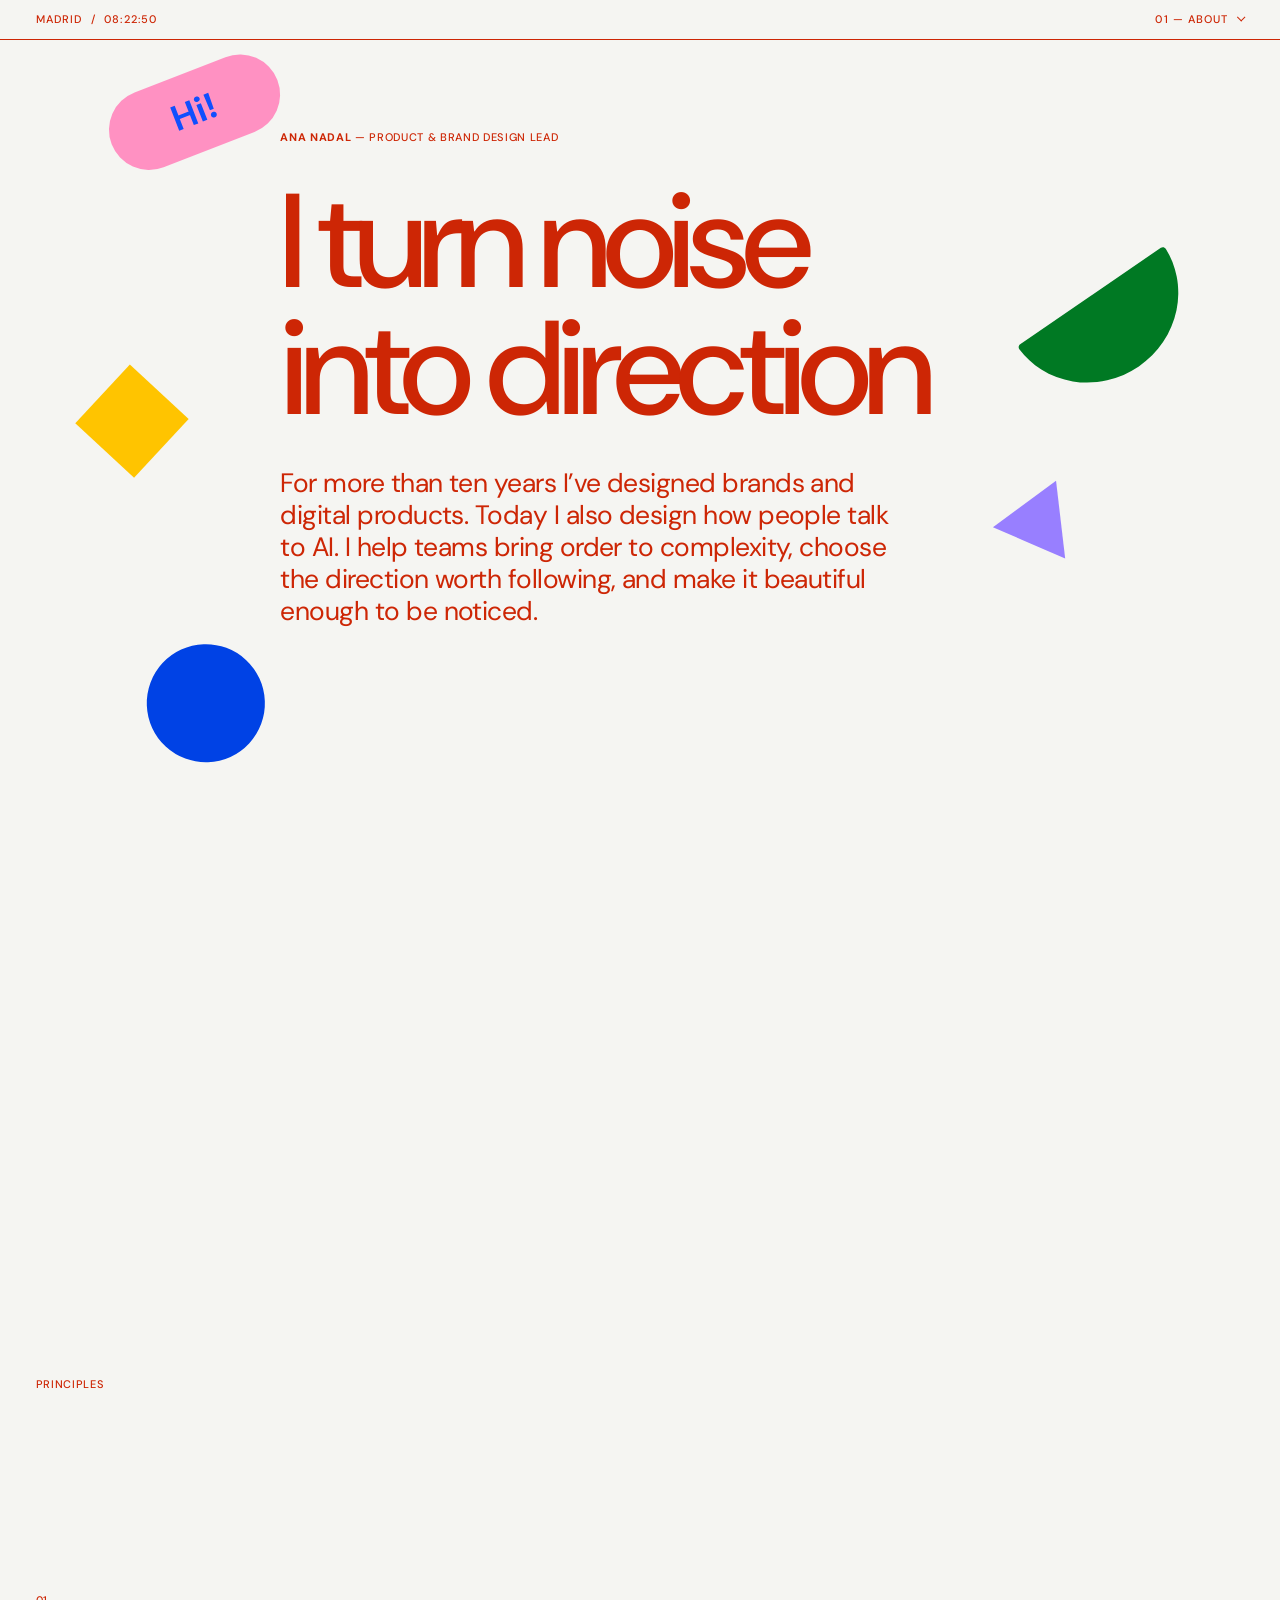
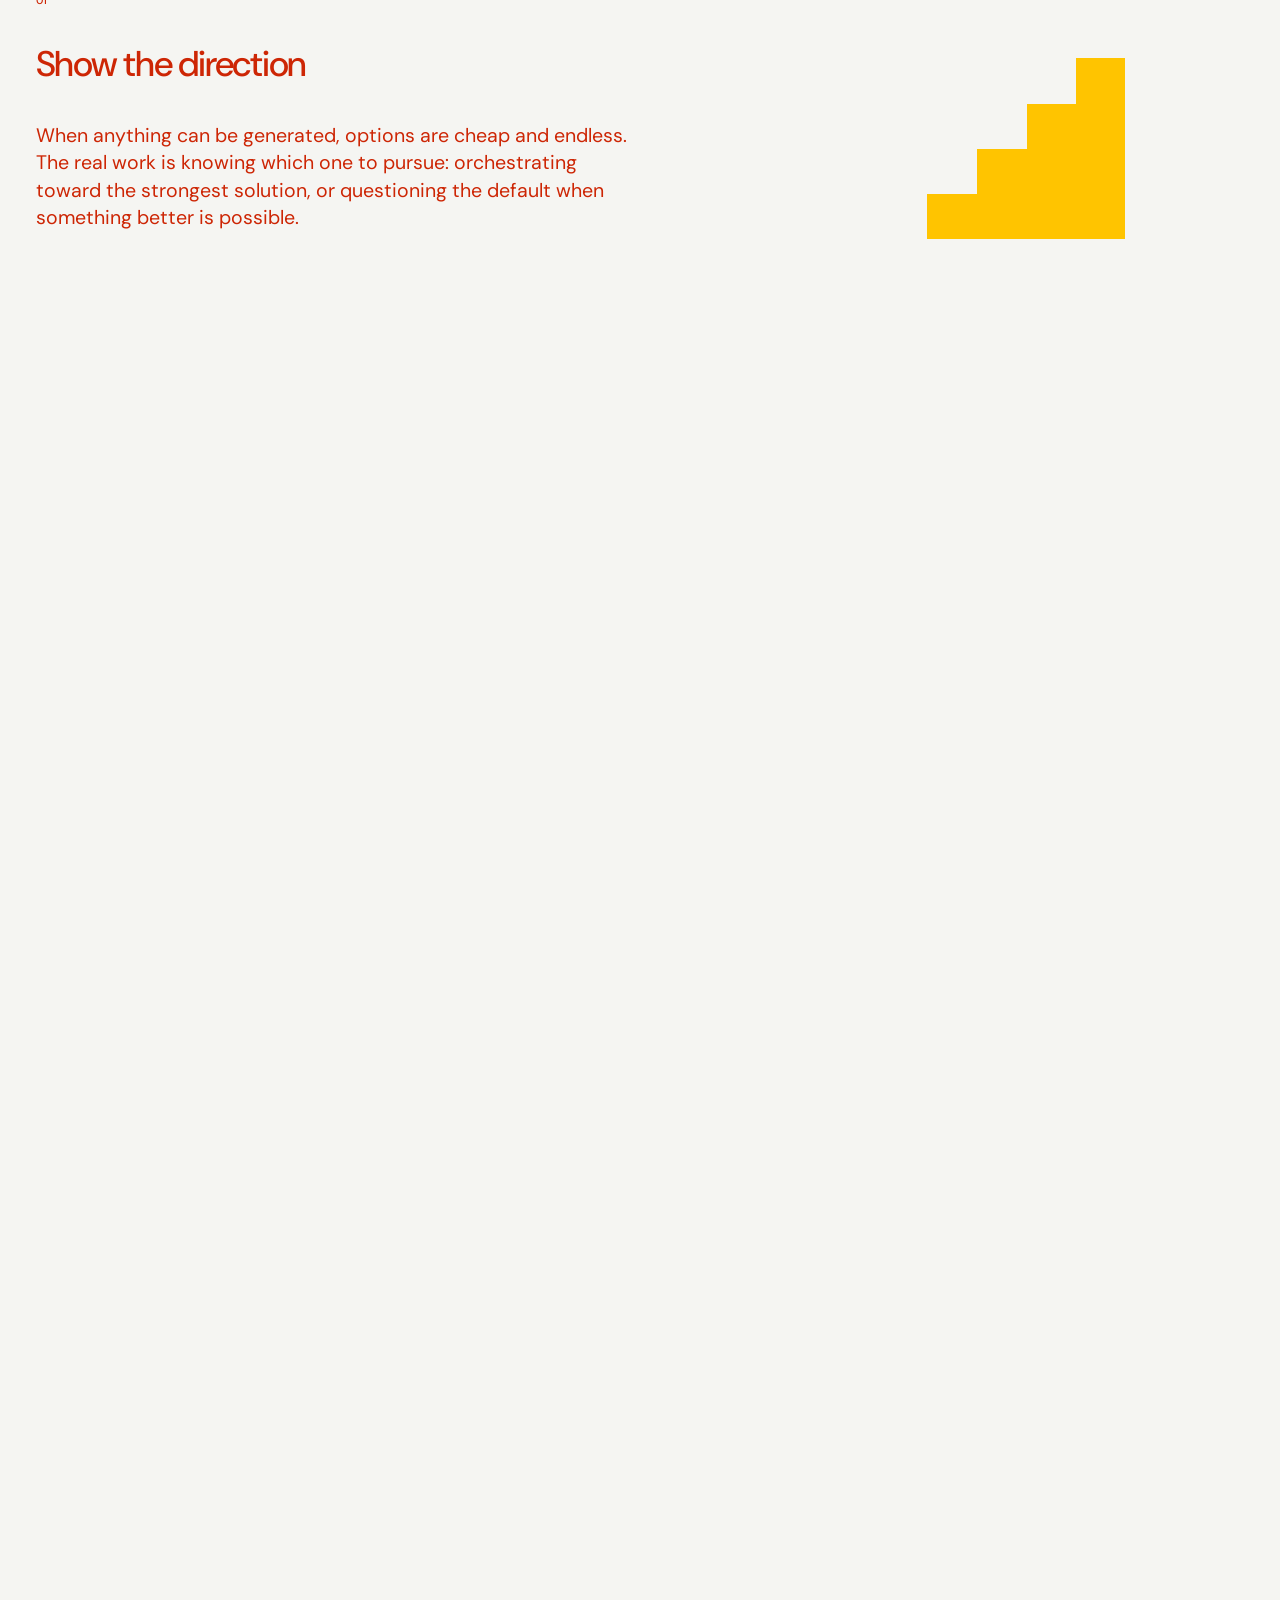
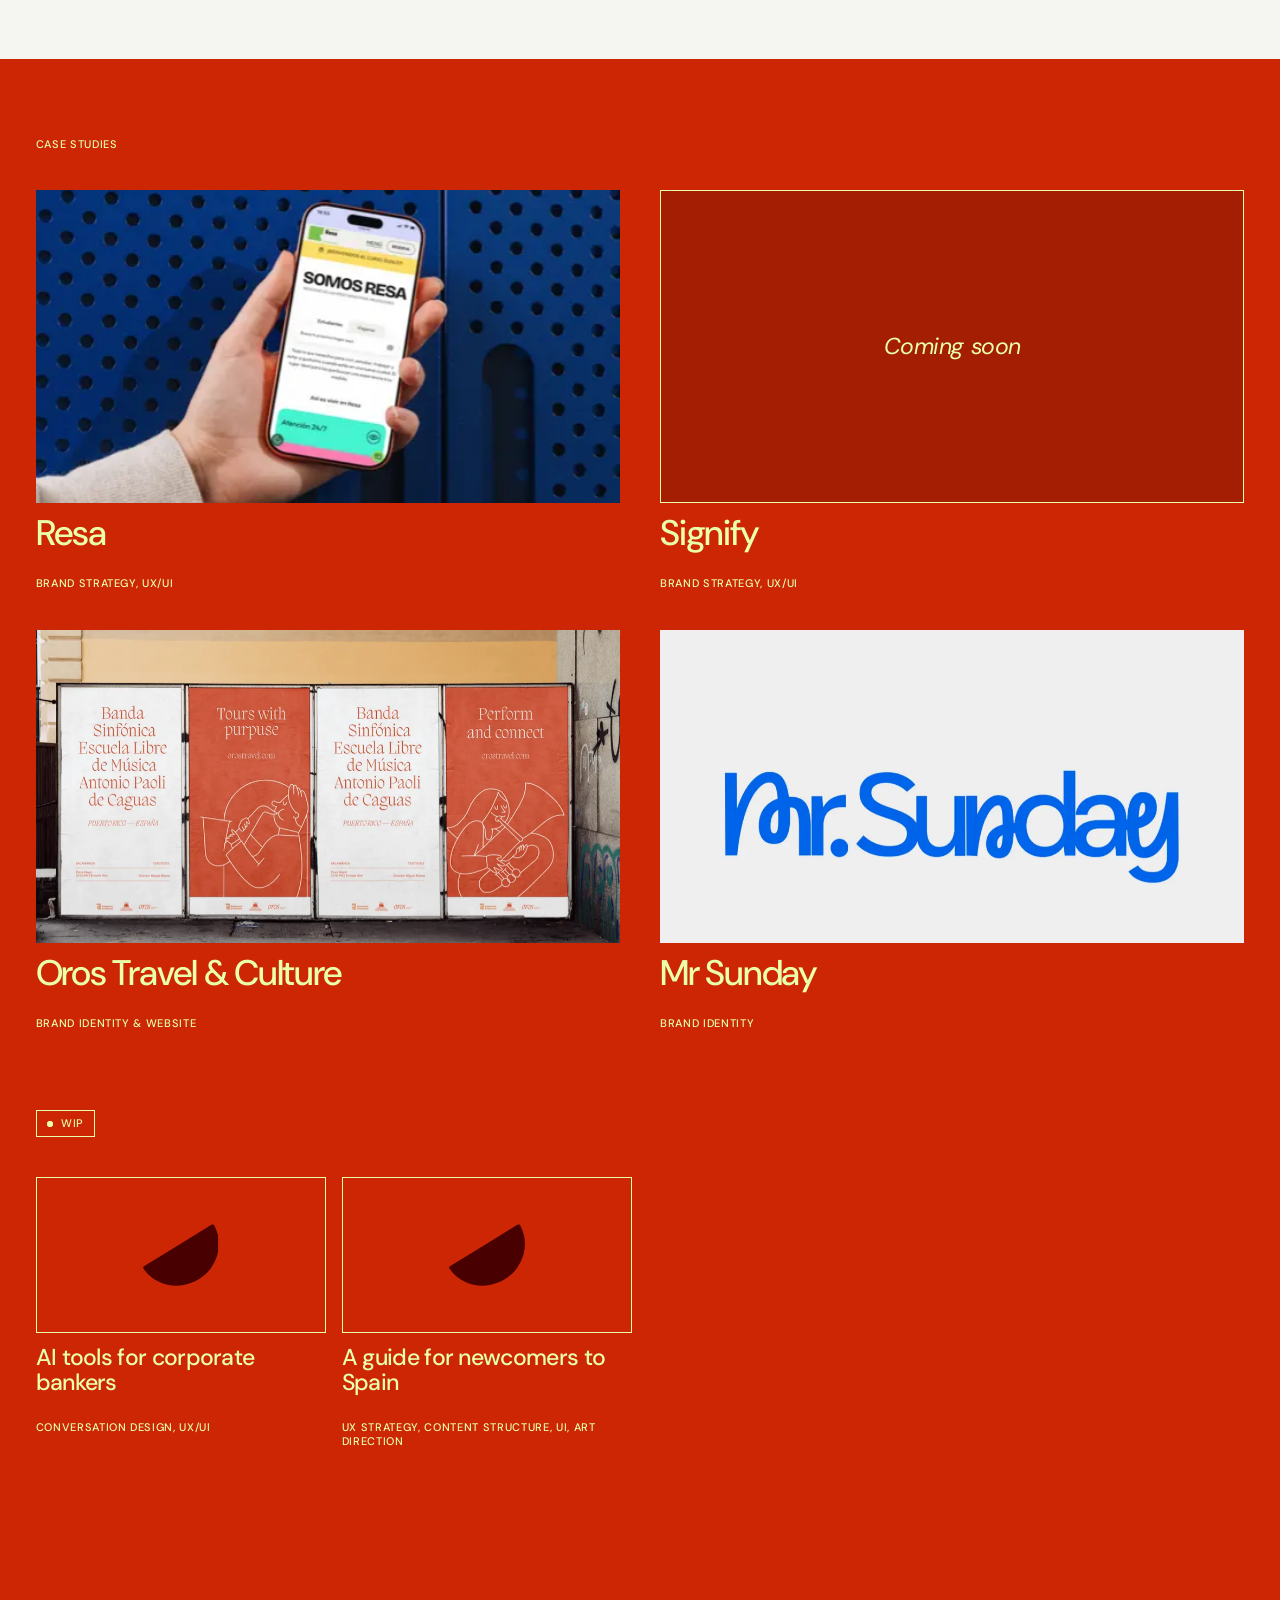
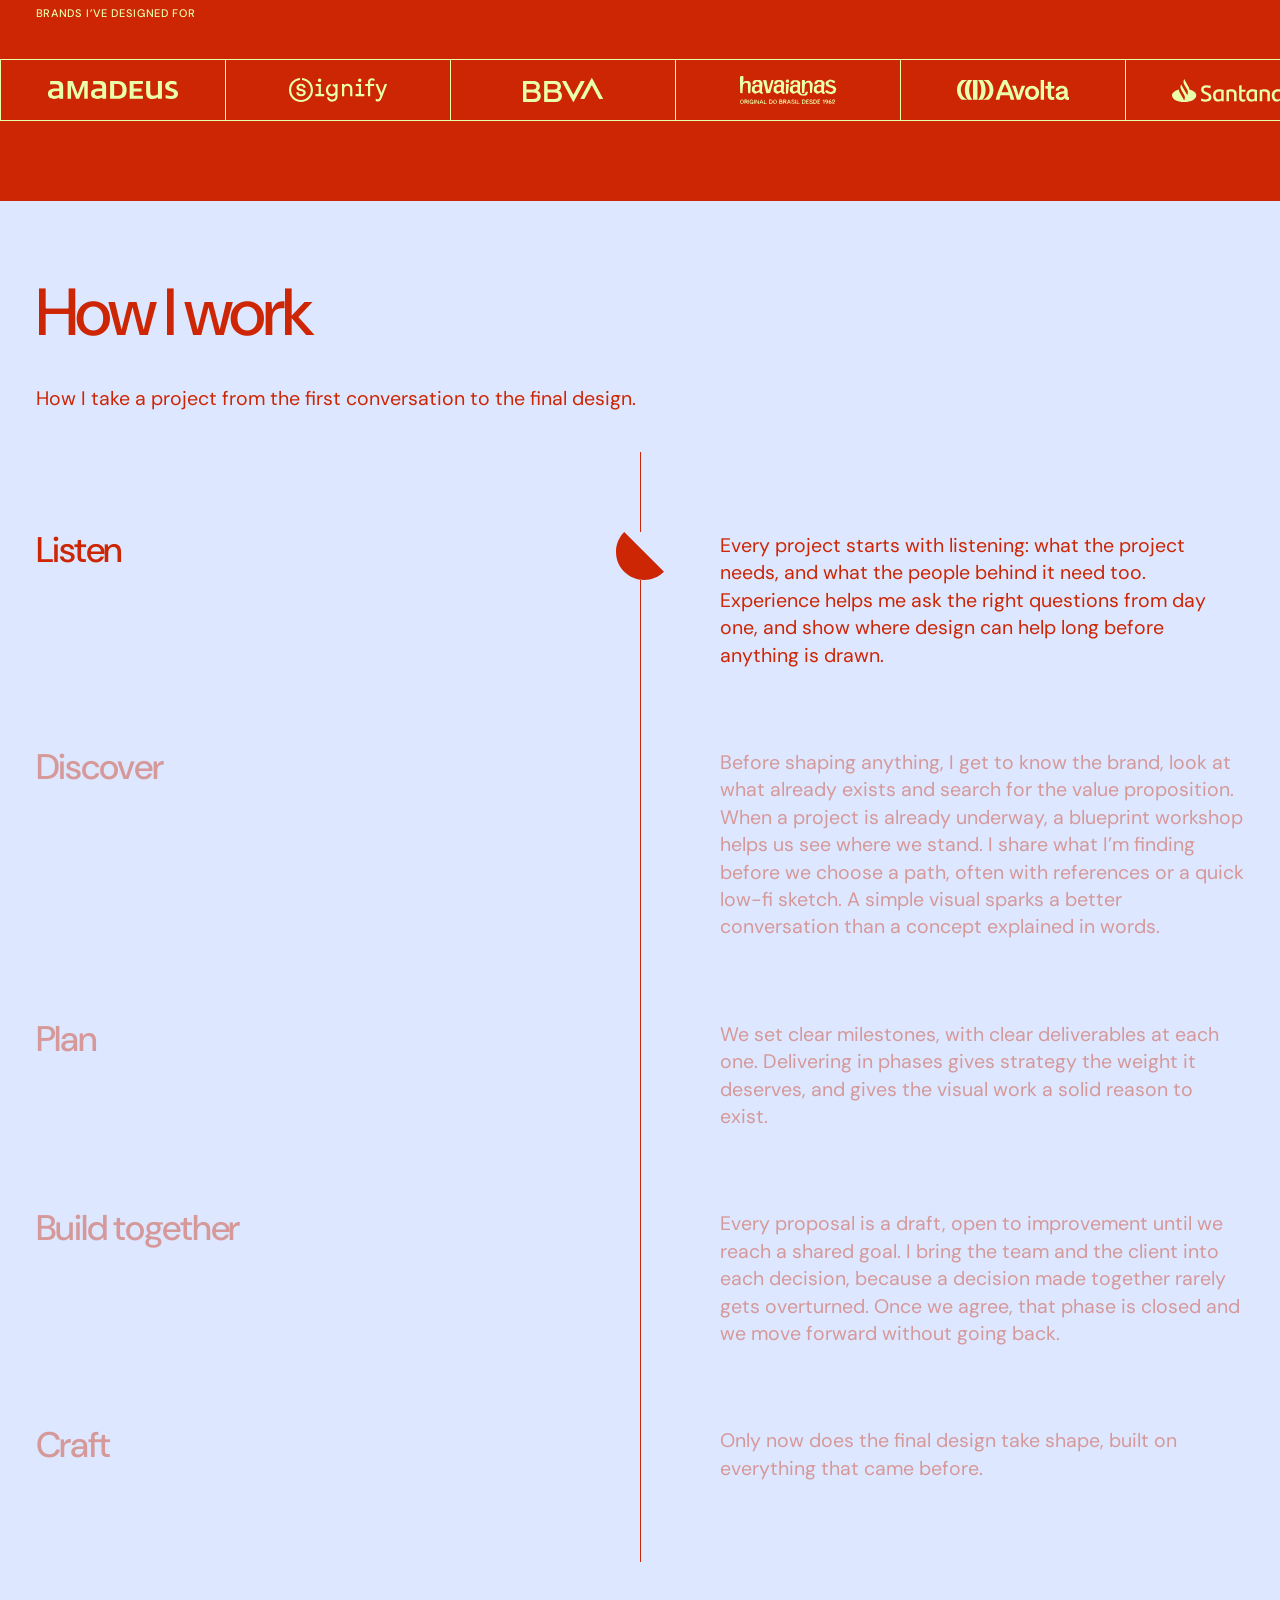
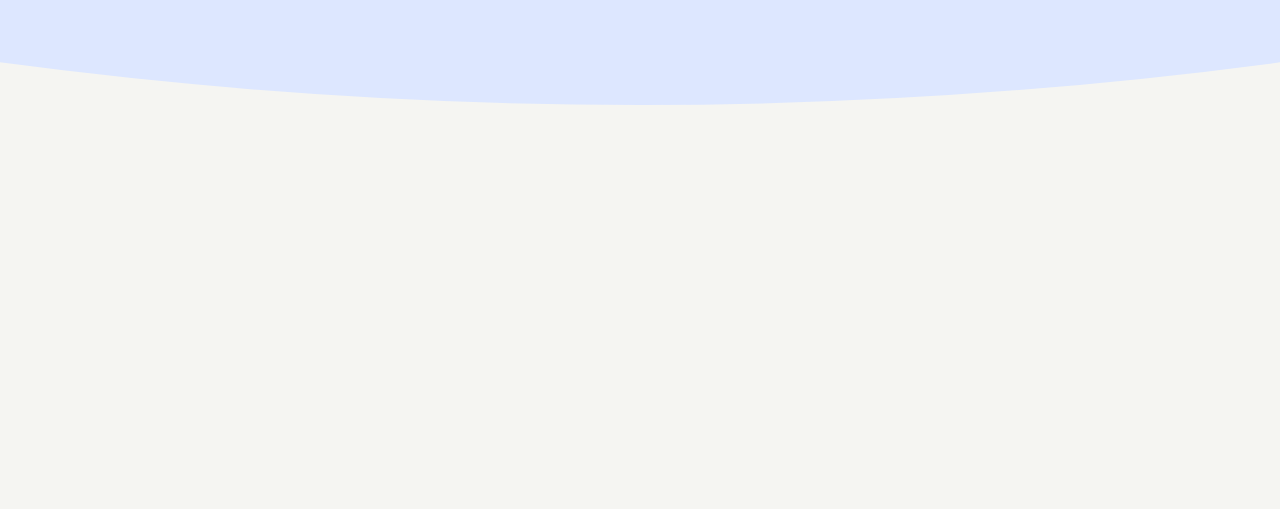
==== commit a1410597: "Make the About hero interactive: floating shapes, scroll composition and a balance game The five sha" ====
--- a/index.html
+++ b/index.html
@@ -65,6 +65,18 @@
           <div class="shape" id="shape-circle" style="--x:146.5;--y:655.5;--w:170;--h:170">
             <svg class="piece" style="--l:0;--t:0;--w:99.68;--h:99.68;--c:var(--blue)" viewBox="0 0 169.45 169.45" focusable="false"><rect x="44.1484" width="132.856" height="132.856" rx="66.4281" transform="rotate(19.4085 44.1484 0)"></rect></svg>
           </div>
+        </div>
+        <!-- The balance game: copy next to the composition, and the play area on the right (hero.js) -->
+        <div class="hero-game">
+          <p class="t-label hero-game-label" aria-live="polite">Touch and play</p>
+          <p class="hero-game-text">As a kid I had a wooden set of coloured shapes and spent hours making endless compositions. Now it’s your turn: drag and drop your own. Don’t lose the balance!</p>
+          <button class="hero-play-btn" type="button" aria-pressed="false">Play</button>
+        </div>
+        <div class="hero-play">
+          <button class="hero-shuffle" type="button" aria-label="Shuffle — a new random composition">
+            <svg viewBox="0 0 24 24" aria-hidden="true" focusable="false"><path d="M16 3h5v5M4 20 21 3M21 16v5h-5M15 15l6 6M4 4l5 5"/></svg>
+            <span class="hero-tip" aria-hidden="true">Shuffle — a new random composition</span>
+          </button>
         </div>
       </div>
     </section>
@@ -302,6 +314,8 @@
   <script src="home.js" defer></script>
   <script src="vendor/gsap.min.js" defer></script>
   <script src="vendor/ScrollTrigger.min.js" defer></script>
+  <script src="vendor/matter.min.js" defer></script>
+  <script src="hero.js" defer></script>
   <script src="home-anim.js" defer></script>
 </body>
 </html>
--- a/home.css
+++ b/home.css
@@ -81,6 +81,45 @@
   width: calc(var(--w) * var(--s)); height: calc(var(--h) * var(--s));
 }
 
+/* The hero game (hero.js). Each shape gets three nested layers: the game (.sh-play), the composed rotation and
+   scale (.sh-turn) and the floating (.sh-float), so the motions never fight over one transform. */
+.sh-play, .sh-turn, .sh-float { position: absolute; inset: 0; display: block; }
+/* The copy next to the composition, and the play area on the right of the text column (never over the text) */
+.hero-game {
+  position: absolute; z-index: 1;
+  left: calc(960 * var(--s)); bottom: calc(100% - 828 * var(--s)); width: calc(175 * var(--s));
+}
+/* Narrower desktops: not enough room beside the lead, so the copy goes under it, in the text column */
+@media (min-width: 861px) and (max-width: 1399px) {
+  .hero-game { position: relative; left: auto; bottom: auto; width: auto; max-width: calc(690 * var(--s)); margin-top: 32px; }
+}
+.hero-game-label { margin-bottom: 10px; }
+.hero-game-text { font-size: 13px; line-height: 1.35; }
+.hero-play-btn { display: none; }
+.hero-play { position: absolute; left: calc(1145 * var(--s)); top: 0; width: calc(275 * var(--s)); height: calc(828 * var(--s)); pointer-events: none; }
+.hero-shuffle {
+  position: absolute; right: calc(28 * var(--s)); bottom: calc(22 * var(--s)); z-index: 3;
+  width: 40px; height: 40px; border-radius: 50%; display: grid; place-items: center;
+  border: 1px solid var(--red); background: var(--cream); color: var(--red); cursor: pointer; pointer-events: auto;
+  transition: background-color 0.2s, color 0.2s;
+}
+.hero-shuffle svg { width: 18px; height: 18px; fill: none; stroke: currentColor; stroke-width: 1.6; stroke-linecap: round; stroke-linejoin: round; }
+.hero-shuffle:focus-visible { background: var(--red); color: var(--cream); }
+@media (hover: hover) { .hero-shuffle:hover { background: var(--red); color: var(--cream); } }
+.hero-shuffle:focus-visible { outline: 2px solid var(--red); outline-offset: 3px; }
+.hero-tip {
+  position: absolute; right: 0; bottom: calc(100% + 10px); white-space: nowrap;
+  padding: 6px 10px; background: var(--red); color: var(--cream); font-size: 12px; line-height: 1;
+  opacity: 0; transform: translateY(4px); pointer-events: none; transition: opacity 0.2s, transform 0.2s;
+}
+.hero-shuffle:focus-visible .hero-tip { opacity: 1; transform: none; }
+@media (hover: hover) { .hero-shuffle:hover .hero-tip { opacity: 1; transform: none; } }
+/* Without JavaScript (or without the game) there is nothing to play */
+html:not(.js) .hero-game, html:not(.js) .hero-play { display: none; }
+.about.is-game .shape .piece { cursor: grab; touch-action: none; }
+.about.is-dragging, .about.is-dragging .shape .piece { cursor: grabbing; }
+.about.is-dragging { user-select: none; -webkit-user-select: none; }
+
 /* ---------- 02 Principles ---------- */
 
 .principles { position: relative; background: var(--cream); padding: 80px var(--gutter) 80px; }
@@ -239,6 +278,24 @@
   #shape-diamond { top: auto; bottom: 64px; left: 26px; }
   #shape-circle { top: auto; bottom: 22px; left: calc(50% - 51px); }
   #shape-triangle { top: auto; bottom: 84px; left: auto; right: 34px; }
+  /* With the game: no band above the text; the copy, then the play area with the composition, in the flow */
+  html.js .about-frame { padding-top: 64px; padding-bottom: 48px; }
+  html.js .about .shapes { visibility: hidden; }
+  html.js .about.is-ready .shapes { visibility: visible; }
+  .hero-game { position: relative; left: auto; top: auto; width: auto; min-width: 0; margin-top: 40px; display: flex; flex-wrap: wrap; align-items: center; gap: 10px 16px; }
+  .hero-game-label { margin: 0; }
+  .hero-game-text { flex: 1 1 100%; order: 3; max-width: 34em; }
+  .hero-play-btn {
+    display: inline-block; order: 2; padding: 7px 14px; border: 1px solid var(--red); border-radius: 999px;
+    background: transparent; color: var(--red); font: inherit; font-size: 13px; line-height: 1; cursor: pointer;
+  }
+  .hero-play-btn[aria-pressed="true"] { background: var(--red); color: var(--cream); }
+  .hero-play-btn:focus-visible { outline: 2px solid var(--red); outline-offset: 3px; }
+  .hero-play { position: relative; left: auto; width: auto; height: 380px; margin-top: 16px; }
+  .hero-shuffle { right: 0; bottom: 0; width: 36px; height: 36px; }
+  .about.is-game .shape .piece { cursor: default; touch-action: auto; }
+  .about.is-playing .shape .piece { cursor: grab; touch-action: none; }
+  .about.is-playing .hero-play { touch-action: none; outline: 1px dashed color-mix(in srgb, var(--red) 40%, transparent); outline-offset: 0; }
 
   .principles { padding: 64px var(--gutter); }
   .principle { display: flex; flex-direction: column; align-items: flex-start; min-height: 0; }
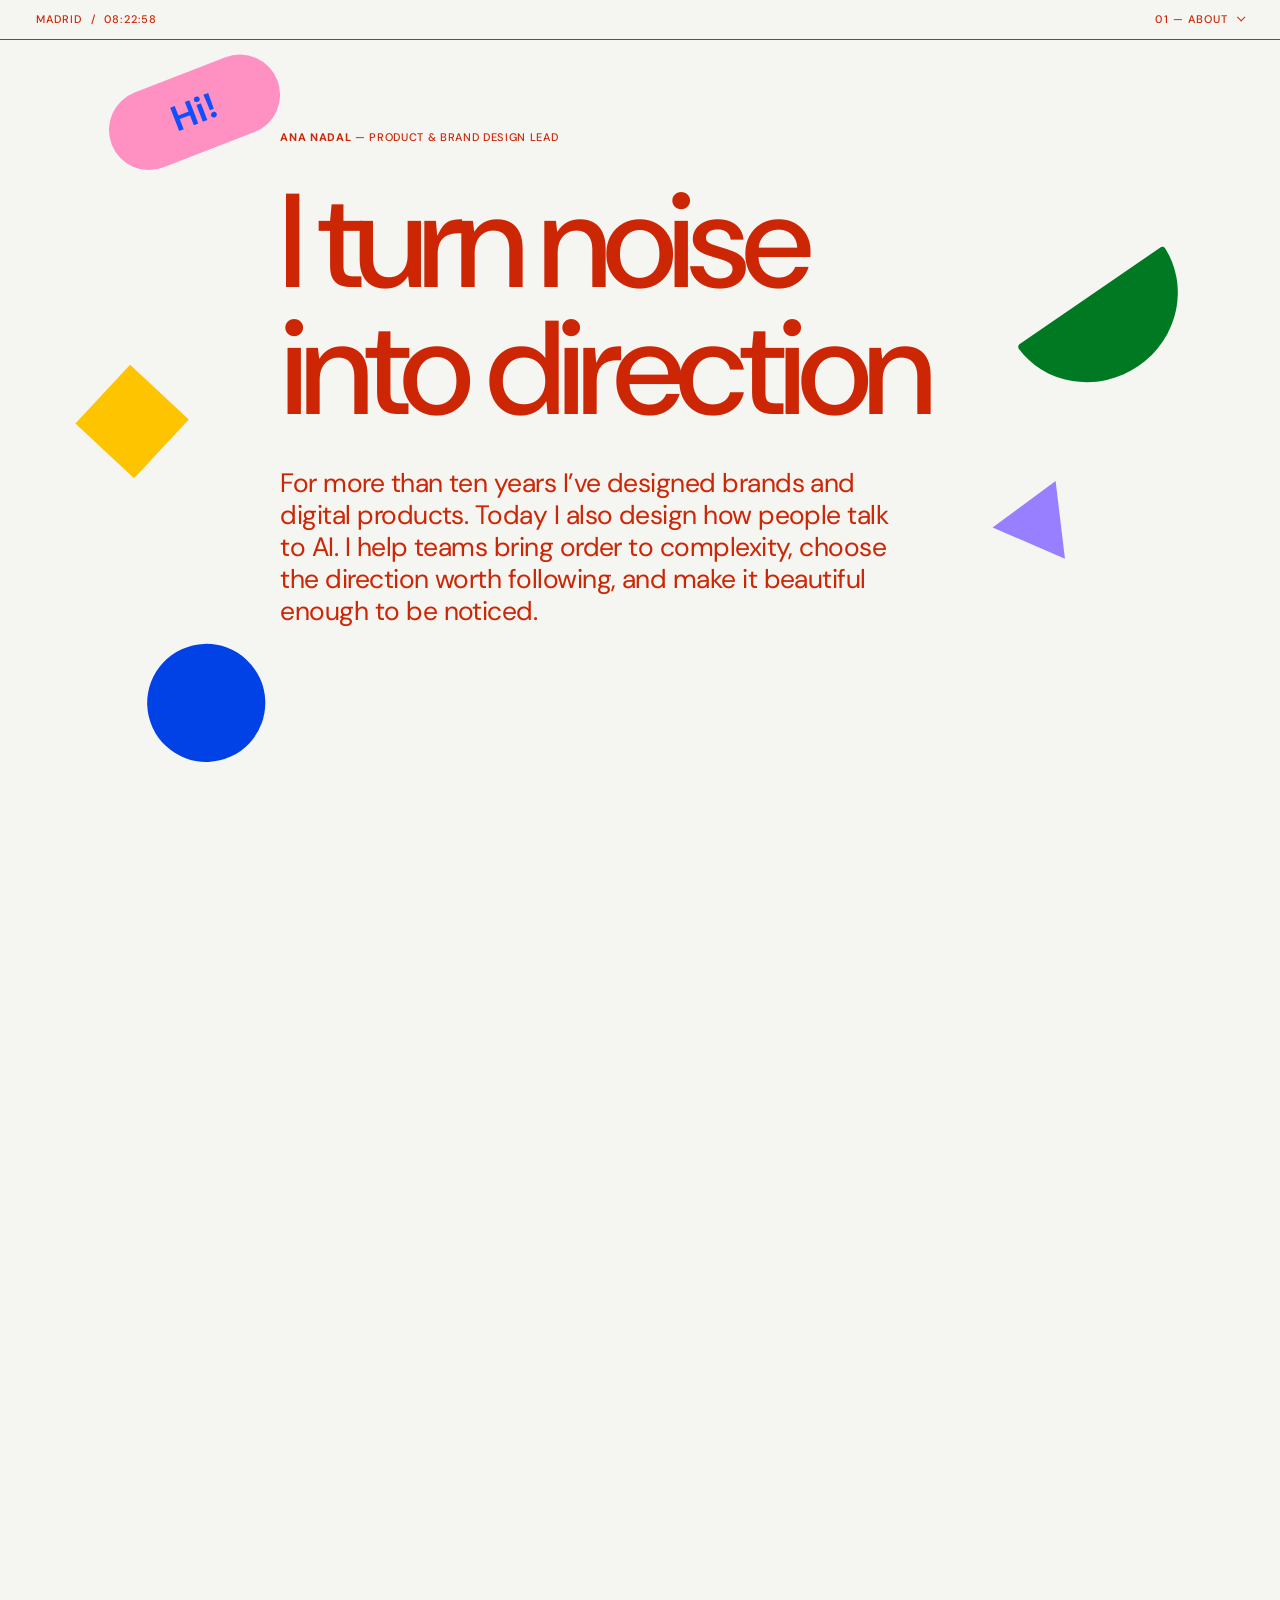
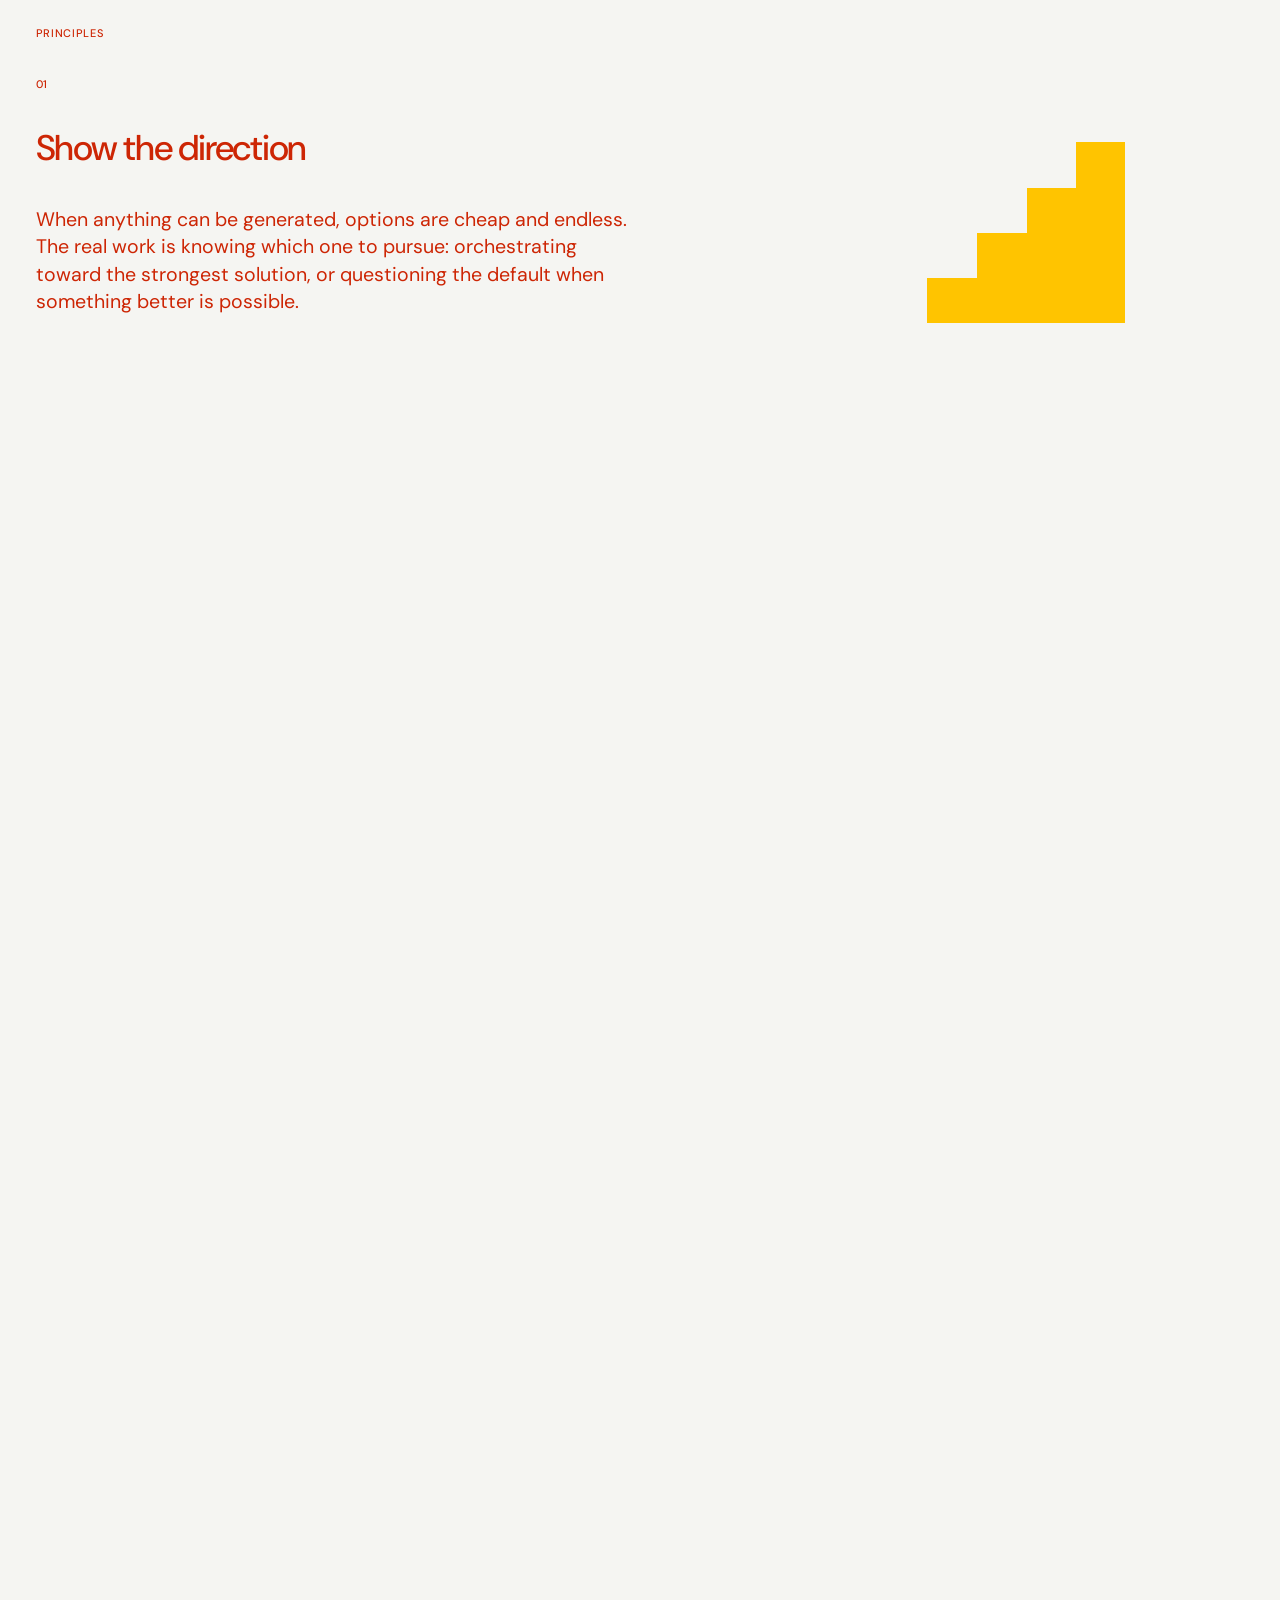
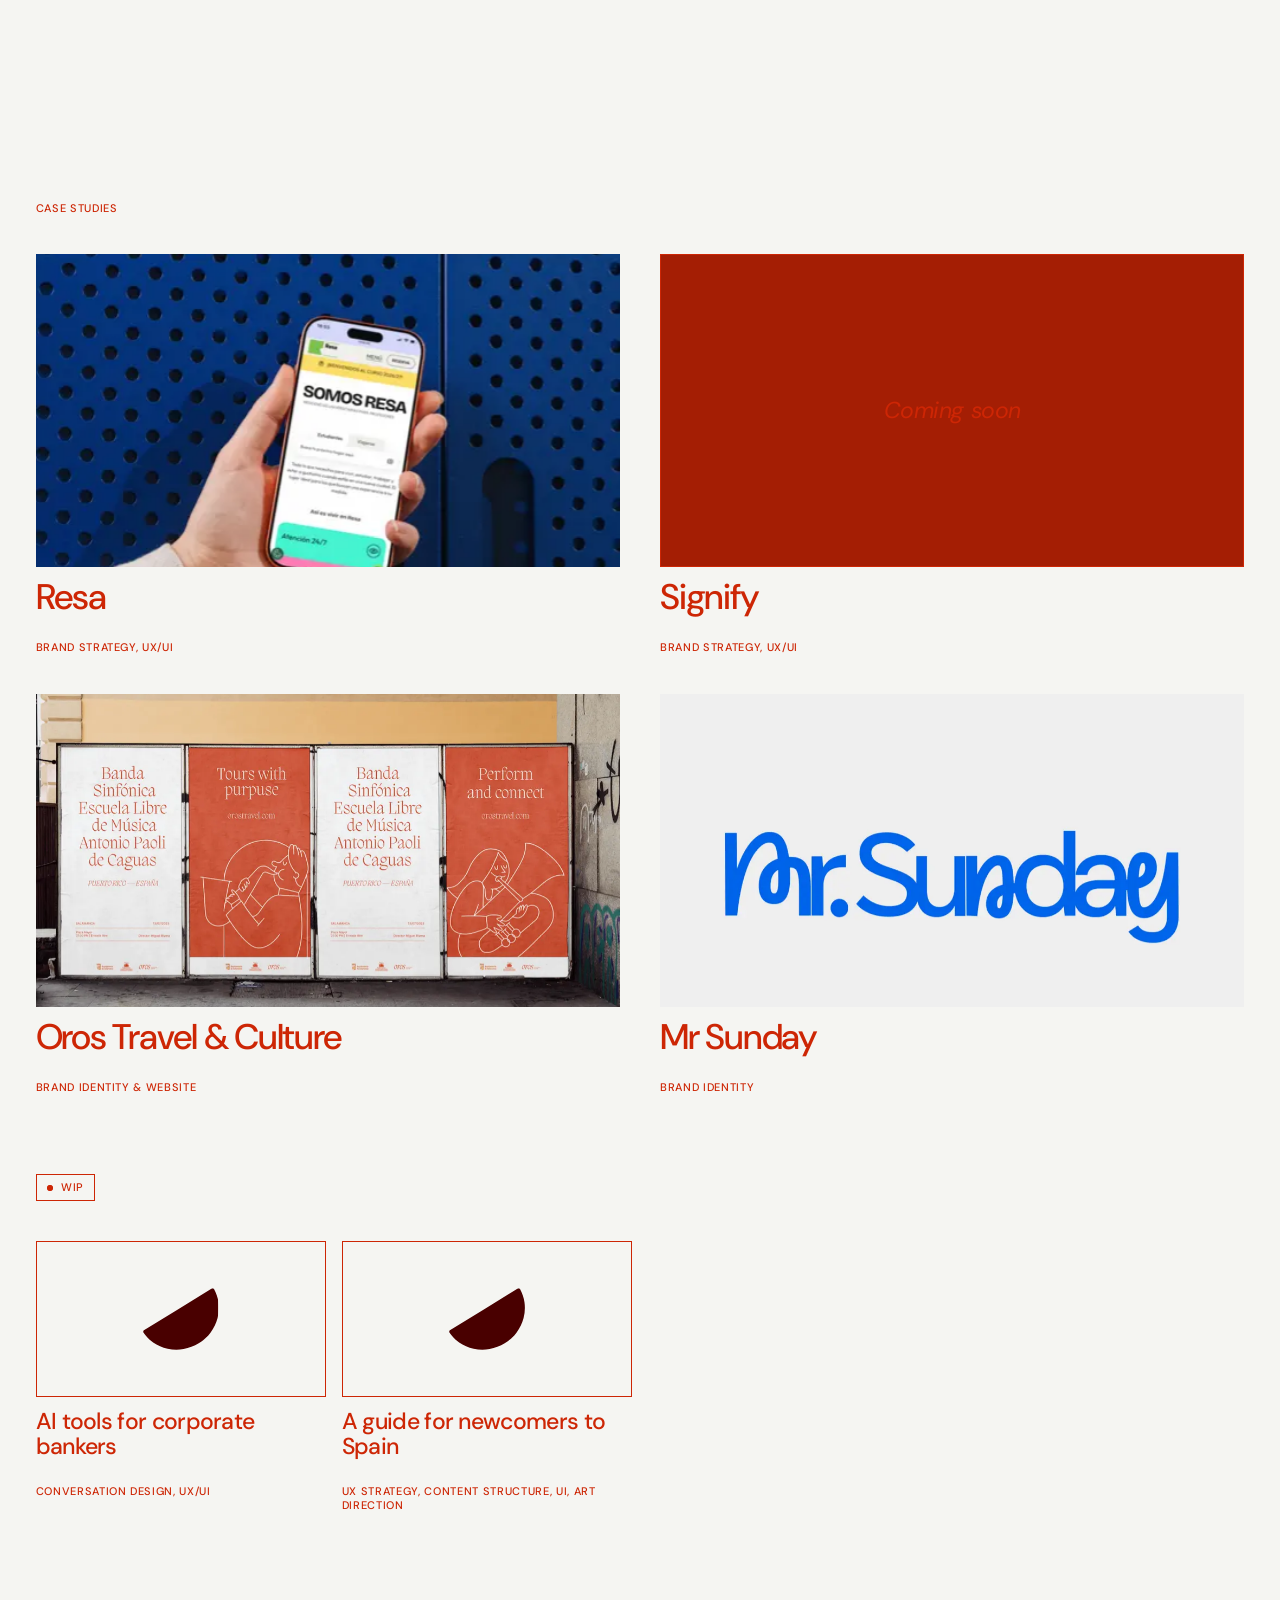
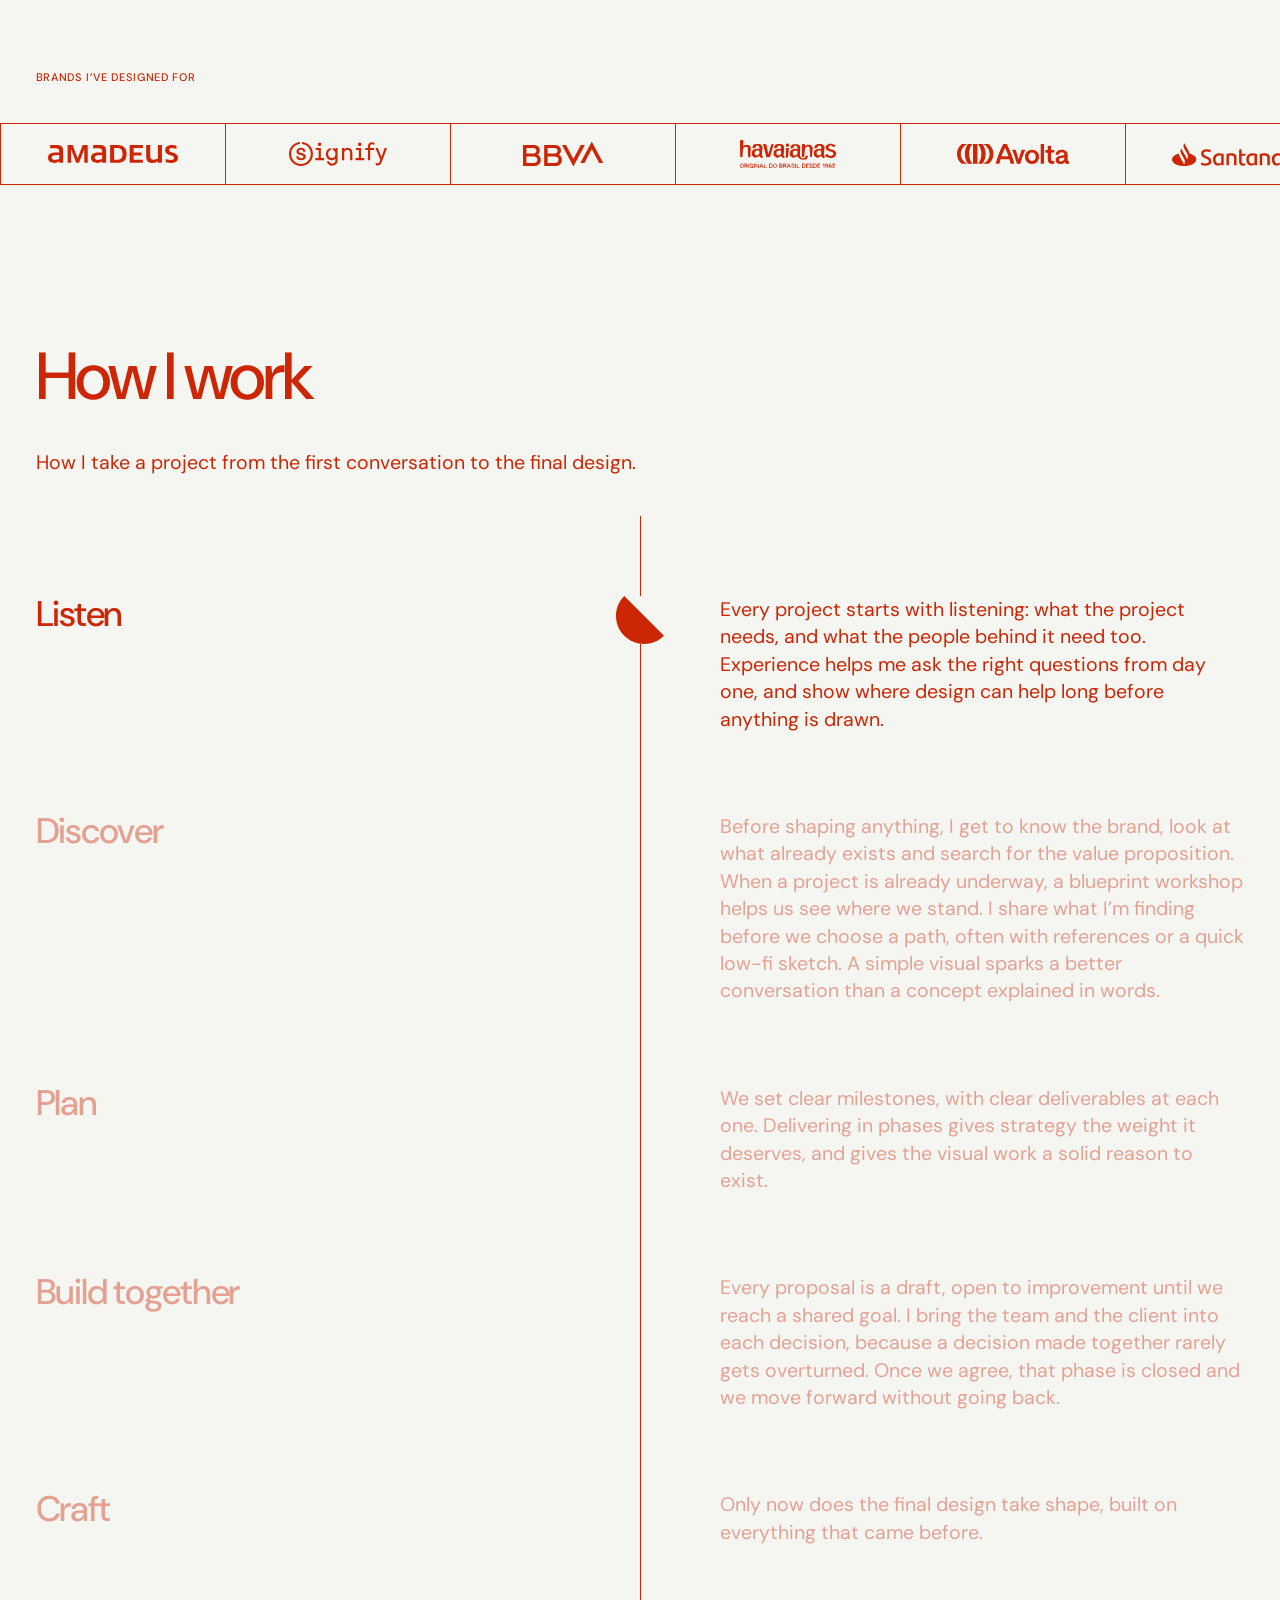
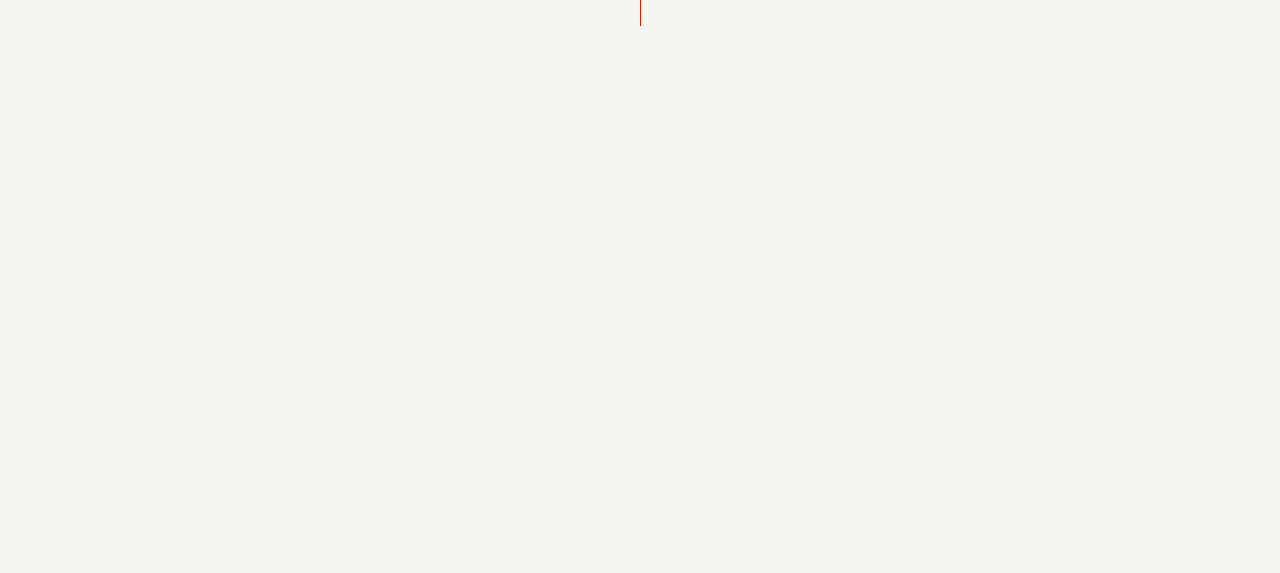
==== commit 66c11bd8: "Colour dissolve between sections, one 1440 px container, new hero game layout - Sections are transpa" ====
--- a/index.html
+++ b/index.html
@@ -40,7 +40,7 @@
   <main id="main" class="page">
 
     <!-- 01 About -->
-    <section class="about" id="about" data-label="01 — About" aria-labelledby="about-title">
+    <section class="about" data-bg="#F5F5F2" data-fg="#CD2605" id="about" data-label="01 — About" aria-labelledby="about-title">
       <div class="about-frame">
         <div class="about-text">
           <p class="t-label about-eyebrow"><strong>Ana Nadal</strong> — Product &amp; brand design lead</p>
@@ -66,23 +66,25 @@
             <svg class="piece" style="--l:0;--t:0;--w:99.68;--h:99.68;--c:var(--blue)" viewBox="0 0 169.45 169.45" focusable="false"><rect x="44.1484" width="132.856" height="132.856" rx="66.4281" transform="rotate(19.4085 44.1484 0)"></rect></svg>
           </div>
         </div>
-        <!-- The balance game: copy next to the composition, and the play area on the right (hero.js) -->
+        <!-- The balance game (hero.js): the copy and the shuffle button beside the composition; on mobile, the area
+             under the copy where the stack sits (.hero-play) -->
         <div class="hero-game">
           <p class="t-label hero-game-label" aria-live="polite">Touch and play</p>
           <p class="hero-game-text">As a kid I had a wooden set of coloured shapes and spent hours making endless compositions. Now it’s your turn: drag and drop your own. Don’t lose the balance!</p>
-          <button class="hero-play-btn" type="button" aria-pressed="false">Play</button>
+          <div class="hero-game-buttons">
+            <button class="hero-play-btn" type="button" aria-pressed="false">Play</button>
+            <button class="hero-shuffle" type="button" aria-label="Shuffle — a new random composition">
+              <svg viewBox="0 0 24 24" aria-hidden="true" focusable="false"><path d="M16 3h5v5M4 20 21 3M21 16v5h-5M15 15l6 6M4 4l5 5"/></svg>
+              <span class="hero-tip" aria-hidden="true">Shuffle — a new random composition</span>
+            </button>
+          </div>
         </div>
-        <div class="hero-play">
-          <button class="hero-shuffle" type="button" aria-label="Shuffle — a new random composition">
-            <svg viewBox="0 0 24 24" aria-hidden="true" focusable="false"><path d="M16 3h5v5M4 20 21 3M21 16v5h-5M15 15l6 6M4 4l5 5"/></svg>
-            <span class="hero-tip" aria-hidden="true">Shuffle — a new random composition</span>
-          </button>
-        </div>
+        <div class="hero-play" aria-hidden="true"></div>
       </div>
     </section>
 
     <!-- 02 Principles -->
-    <section class="principles" id="principles" data-label="02 — Principles" aria-labelledby="principles-title">
+    <section class="principles" data-bg="#F5F5F2" data-fg="#CD2605" id="principles" data-label="02 — Principles" aria-labelledby="principles-title">
       <h2 class="t-label" id="principles-title">Principles</h2>
       <ol class="principle-list">
         <li class="principle">
@@ -119,18 +121,14 @@
           <div class="figure figure-seamless" id="figure-clean" style="--fw:191;--fh:202" aria-hidden="true">
             <svg class="piece" style="--l:0;--t:48.13;--w:100;--h:39.11" viewBox="0 97.23 191 79" focusable="false"><rect x="191" y="97.2288" width="79" height="191" transform="rotate(90 191 97.2288)"></rect></svg>
             <svg class="piece" style="--l:0;--t:0.11;--w:100;--h:87.13" viewBox="0 0.23 191 176" focusable="false"><rect y="0.22876" width="191" height="176" rx="88"></rect></svg>
-            <svg class="piece piece-hole" style="--l:28.74;--t:30.92;--w:41.88;--h:56.44;--c:var(--cream)" viewBox="54.89 62.46 80 114" focusable="false"><rect x="134.892" y="62.4576" width="114" height="80" transform="rotate(90 134.892 62.4576)"></rect></svg>
+            <svg class="piece piece-hole" style="--l:28.74;--t:30.92;--w:41.88;--h:56.44;--c:var(--page-bg)" viewBox="54.89 62.46 80 114" focusable="false"><rect x="134.892" y="62.4576" width="114" height="80" transform="rotate(90 134.892 62.4576)"></rect></svg>
           </div>
         </li>
       </ol>
     </section>
 
     <!-- 03 Case studies -->
-    <section class="cases" id="case-studies" data-label="03 — Case studies" aria-labelledby="cases-title">
-      <!-- Stepped edge: red squares rising into the cream above (--x / --y in squares) -->
-      <div class="pixel-edge pixel-edge-up" aria-hidden="true">
-        <span class="px" style="--x:0;--y:0"></span><span class="px" style="--x:1;--y:0.5"></span><span class="px" style="--x:2;--y:0.1875"></span><span class="px" style="--x:3;--y:1"></span><span class="px" style="--x:3;--y:0"></span><span class="px" style="--x:4;--y:0.5"></span><span class="px" style="--x:5;--y:0"></span>
-      </div>
+    <section class="cases" data-bg="#CD2605" data-fg="#E9FFAA" id="case-studies" data-label="03 — Case studies" aria-labelledby="cases-title">
       <!-- The close "x" of each case page points to one of these: it returns to Case studies -->
       <span class="anchor" id="principle-direction"></span><span class="anchor" id="principle-compelling"></span><span class="anchor" id="principle-clean"></span>
       <h2 class="t-label" id="cases-title">Case studies</h2>
@@ -187,39 +185,35 @@
     </section>
 
     <!-- Brands (same red background) -->
-    <section class="brands" aria-labelledby="brands-title">
+    <section class="brands" data-bg="#CD2605" data-fg="#E9FFAA" aria-labelledby="brands-title">
       <h2 class="t-label" id="brands-title">Brands I’ve designed for</h2>
       <div class="marquee">
         <div class="marquee-track">
           <ul class="marquee-set">
-            <li><img src="images/logos/amadeus.svg" width="130" height="18" alt="Amadeus"></li>
-            <li><img src="images/logos/signify.svg" width="98" height="24" alt="Signify"></li>
-            <li><img src="images/logos/bbva.svg" width="80" height="24" alt="BBVA"></li>
-            <li><img src="images/logos/havaianas.svg" width="97" height="28" alt="Havaianas"></li>
-            <li><img src="images/logos/avolta.svg" width="112" height="20" alt="Avolta"></li>
-            <li><img src="images/logos/santander.svg" width="132" height="23" alt="Santander"></li>
-            <li><img src="images/logos/loewe.svg" width="88" height="20" alt="Loewe"></li>
+            <li><span class="logo" role="img" aria-label="Amadeus" style="--m:url(images/logos/amadeus.svg);--lw:130;--lh:18"></span></li>
+            <li><span class="logo" role="img" aria-label="Signify" style="--m:url(images/logos/signify.svg);--lw:98;--lh:24"></span></li>
+            <li><span class="logo" role="img" aria-label="BBVA" style="--m:url(images/logos/bbva.svg);--lw:80;--lh:24"></span></li>
+            <li><span class="logo" role="img" aria-label="Havaianas" style="--m:url(images/logos/havaianas.svg);--lw:97;--lh:28"></span></li>
+            <li><span class="logo" role="img" aria-label="Avolta" style="--m:url(images/logos/avolta.svg);--lw:112;--lh:20"></span></li>
+            <li><span class="logo" role="img" aria-label="Santander" style="--m:url(images/logos/santander.svg);--lw:132;--lh:23"></span></li>
+            <li><span class="logo" role="img" aria-label="Loewe" style="--m:url(images/logos/loewe.svg);--lw:88;--lh:20"></span></li>
           </ul>
           <!-- The same set again, so the loop is seamless -->
           <ul class="marquee-set" aria-hidden="true">
-            <li><img src="images/logos/amadeus.svg" width="130" height="18" alt=""></li>
-            <li><img src="images/logos/signify.svg" width="98" height="24" alt=""></li>
-            <li><img src="images/logos/bbva.svg" width="80" height="24" alt=""></li>
-            <li><img src="images/logos/havaianas.svg" width="97" height="28" alt=""></li>
-            <li><img src="images/logos/avolta.svg" width="112" height="20" alt=""></li>
-            <li><img src="images/logos/santander.svg" width="132" height="23" alt=""></li>
-            <li><img src="images/logos/loewe.svg" width="88" height="20" alt=""></li>
+            <li><span class="logo" style="--m:url(images/logos/amadeus.svg);--lw:130;--lh:18"></span></li>
+            <li><span class="logo" style="--m:url(images/logos/signify.svg);--lw:98;--lh:24"></span></li>
+            <li><span class="logo" style="--m:url(images/logos/bbva.svg);--lw:80;--lh:24"></span></li>
+            <li><span class="logo" style="--m:url(images/logos/havaianas.svg);--lw:97;--lh:28"></span></li>
+            <li><span class="logo" style="--m:url(images/logos/avolta.svg);--lw:112;--lh:20"></span></li>
+            <li><span class="logo" style="--m:url(images/logos/santander.svg);--lw:132;--lh:23"></span></li>
+            <li><span class="logo" style="--m:url(images/logos/loewe.svg);--lw:88;--lh:20"></span></li>
           </ul>
         </div>
       </div>
     </section>
 
     <!-- 04 How I work -->
-    <section class="how" id="how-i-work" data-label="04 — How I work" aria-labelledby="how-title">
-      <!-- Stepped edge: red squares hanging into the blue -->
-      <div class="pixel-edge pixel-edge-down" aria-hidden="true">
-        <span class="px" style="--x:0;--y:0"></span><span class="px" style="--x:1;--y:0.5"></span><span class="px" style="--x:2;--y:0.1875"></span><span class="px" style="--x:3;--y:1"></span><span class="px" style="--x:3;--y:0"></span><span class="px" style="--x:4;--y:0.5"></span><span class="px" style="--x:5;--y:0"></span>
-      </div>
+    <section class="how" data-bg="#DDE7FF" data-fg="#CD2605" id="how-i-work" data-label="04 — How I work" aria-labelledby="how-title">
       <h2 class="t-h2" id="how-title">How I work</h2>
       <p class="t-lead how-intro">How I take a project from the first conversation to the final design.</p>
       <ol class="timeline">
--- a/styles.css
+++ b/styles.css
@@ -8,6 +8,8 @@
   --line-strong: #0044ff;
   --grid: rgba(0, 68, 255, 0.04);
   --gutter: clamp(1rem, 3vw, 2.5rem);
+  /* One centred 1440 px container: the side padding of every section and of the topbar (backgrounds full-bleed) */
+  --inline: max(var(--gutter), calc((100% - 1440px) / 2 + var(--gutter)));
   --pad: 0.75rem;
   --ease: cubic-bezier(0.22, 0.61, 0.36, 1);
   --font: "DM Sans", system-ui, -apple-system, "Segoe UI", Roboto, sans-serif;
@@ -66,13 +68,13 @@
 
 .display {
   font-weight: 500;
-  font-size: clamp(3rem, 11.5vw, 11rem);
+  font-size: clamp(3rem, 11.5vw, 10.35rem);
   line-height: 0.88;
   letter-spacing: -0.055em;
 }
 .h2 {
   font-weight: 500;
-  font-size: clamp(2rem, 5.2vw, 4.75rem);
+  font-size: clamp(2rem, 5.2vw, 4.68rem);
   line-height: 0.95;
   letter-spacing: -0.045em;
 }
@@ -94,7 +96,7 @@
 .topbar {
   position: fixed; top: 0; left: 0; right: 0; z-index: 60; height: 2.5rem;
   display: flex; align-items: center; justify-content: space-between;
-  padding: 0 var(--gutter); background: var(--bg); border-bottom: 1px solid var(--line-strong);
+  padding: 0 var(--inline); background: var(--bg); border-bottom: 1px solid var(--line-strong);
 }
 .topbar-meta { font-variant-numeric: tabular-nums; white-space: nowrap; }
 .sep { color: var(--muted); margin: 0 0.4em; }
@@ -129,7 +131,7 @@
 
 /* ---------- Layout ---------- */
 
-.section { position: relative; padding: clamp(4rem, 9vw, 8rem) var(--gutter); }
+.section { position: relative; padding: clamp(4rem, 9vw, 8rem) var(--inline); }
 
 .g {
   position: relative;
@@ -145,7 +147,7 @@
 
 /* Visible 12-column grid, drawn like a blueprint. It stays in the background. */
 .gridlines {
-  position: absolute; inset: 0 var(--gutter);
+  position: absolute; inset: 0 var(--inline);
   display: grid; grid-template-columns: repeat(12, 1fr);
   pointer-events: none; z-index: 0;
 }
@@ -214,7 +216,7 @@
 
 .case-intro { padding-bottom: clamp(2rem, 4vw, 3rem); }
 .case-title {
-  font-weight: 500; font-size: clamp(2.5rem, 8vw, 7.5rem); line-height: 0.92; letter-spacing: -0.05em;
+  font-weight: 500; font-size: clamp(2.5rem, 8vw, 7.2rem); line-height: 0.92; letter-spacing: -0.05em;
   margin-bottom: 1.5rem;
 }
 .case-intro .case-lead {
@@ -233,14 +235,14 @@
 .case-row .link-out { padding-top: 0.25rem; }
 
 /* Direct access to the next project of the same principle */
-.case-next { padding: clamp(3rem, 6vw, 5rem) var(--gutter) clamp(4rem, 8vw, 7rem); border-top: 1px solid var(--line-strong); }
+.case-next { padding: clamp(3rem, 6vw, 5rem) var(--inline) clamp(4rem, 8vw, 7rem); border-top: 1px solid var(--line-strong); }
 .next-link {
   display: grid; grid-template-columns: repeat(12, minmax(0, 1fr)); column-gap: 1rem; align-items: end;
   text-decoration: none; color: inherit;
 }
 .next-thumb { grid-column: 1 / 5; }
 .next-text { grid-column: 5 / -1; display: flex; flex-direction: column; gap: 0.75rem; padding-left: var(--pad); }
-.next-title { font-weight: 500; font-size: clamp(2rem, 6vw, 5.5rem); line-height: 0.95; letter-spacing: -0.045em; }
+.next-title { font-weight: 500; font-size: clamp(2rem, 6vw, 5.4rem); line-height: 0.95; letter-spacing: -0.045em; }
 .next-title::after { content: " →"; display: inline-block; transition: transform 0.4s var(--ease); }
 .next-link:hover .next-title::after, .next-link:focus-visible .next-title::after { transform: translateX(0.2em); }
 .next-link:focus-visible { outline-offset: 6px; }
@@ -254,8 +256,8 @@
   padding: 1rem 0; background: var(--bg); border-top: 1px solid var(--line);
 }
 .gallery-track {
-  display: flex; gap: 1rem; margin: 0; padding: 0 var(--gutter); list-style: none;
-  overflow-x: auto; overscroll-behavior-x: contain; scroll-snap-type: x proximity; scroll-padding-inline: var(--gutter);
+  display: flex; gap: 1rem; margin: 0; padding: 0 var(--inline); list-style: none;
+  overflow-x: auto; overscroll-behavior-x: contain; scroll-snap-type: x proximity; scroll-padding-inline: var(--inline);
   scrollbar-width: none; cursor: grab;
 }
 .gallery-track::-webkit-scrollbar { display: none; }
@@ -319,7 +321,7 @@
 
 /* View toggle, fixed bottom right; above the strip while the strip is shown */
 .view-toggle {
-  position: fixed; right: var(--gutter); bottom: 1rem; z-index: 30;
+  position: fixed; right: var(--inline); bottom: 1rem; z-index: 30;
   display: flex; border: 1px solid var(--ink); background: var(--bg);
 }
 .view-strip .view-toggle { bottom: calc(var(--strip-h, 0px) + 0.75rem); }
--- a/home.css
+++ b/home.css
@@ -25,10 +25,18 @@
   --line-strong: var(--red);
   --gutter: clamp(1rem, 2.78vw, 2.5rem);   /* 40 px at 1440 */
   --s: calc(min(100vw, 1440px) / 1440);    /* 1 Figma px at 1440, scaled (a length) */
+  /* One centred 1440 px container: the side padding of every section (backgrounds stay full-bleed) */
+  --inline: max(var(--gutter), calc((100% - 1440px) / 2 + var(--gutter)));
   background: var(--cream);
   color: var(--red);
 }
-.home main { position: relative; z-index: 1; background: var(--cream); }
+/* The page has one background and one text colour; each section declares its pair (data-bg / data-fg) and
+   home-anim.js dissolves from one pair to the next with the scroll. Sections are transparent. The page stays
+   opaque over the fixed footer. */
+.home main {
+  --page-bg: var(--cream); --page-fg: var(--red);
+  position: relative; z-index: 1; background: var(--page-bg); color: var(--page-fg);
+}
 
 /* ---------- Type ---------- */
 
@@ -62,10 +70,11 @@
 
 /* ---------- 01 About ---------- */
 
-.about { position: relative; overflow: hidden; background: var(--cream); }
+/* The hero is as tall as its design (982 at 1440), at least the screen under the topbar, with the design centred */
+.about { position: relative; overflow: hidden; display: flex; flex-direction: column; justify-content: center; min-height: calc(100svh - 40px); }
 .about-frame {
-  position: relative; max-width: 1440px; margin: 0 auto;
-  min-height: calc(855 * var(--s));
+  position: relative; width: 100%; max-width: 1440px; margin: 0 auto;
+  min-height: calc(982 * var(--s));
   padding: calc(104 * var(--s)) var(--gutter) calc(150 * var(--s)) calc(315.5 * var(--s));
 }
 .about-text { position: relative; z-index: 1; max-width: calc(830 * var(--s)); }
@@ -84,45 +93,44 @@
 /* The hero game (hero.js). Each shape gets three nested layers: the game (.sh-play), the composed rotation and
    scale (.sh-turn) and the floating (.sh-float), so the motions never fight over one transform. */
 .sh-play, .sh-turn, .sh-float { position: absolute; inset: 0; display: block; }
-/* The copy next to the composition, and the play area on the right of the text column (never over the text) */
-.hero-game {
-  position: absolute; z-index: 1;
-  left: calc(960 * var(--s)); bottom: calc(100% - 828 * var(--s)); width: calc(175 * var(--s));
-}
-/* Narrower desktops: not enough room beside the lead, so the copy goes under it, in the text column */
-@media (min-width: 861px) and (max-width: 1399px) {
-  .hero-game { position: relative; left: auto; bottom: auto; width: auto; max-width: calc(690 * var(--s)); margin-top: 32px; }
-}
-.hero-game-label { margin-bottom: 10px; }
-.hero-game-text { font-size: 13px; line-height: 1.35; }
+/* The game copy and the shuffle button, to the right of the composition (Figma 42:568: x 1282, y 782) */
+.hero-game { position: absolute; z-index: 1; left: calc(1282 * var(--s)); top: calc(782 * var(--s)); width: calc(140 * var(--s)); min-width: 118px; }
+/* Narrower desktops: no room beside the stack, so the copy goes under the lead, in the text column */
+@media (min-width: 861px) and (max-width: 1279px) {
+  .hero-game { position: relative; left: auto; top: auto; width: auto; max-width: calc(560 * var(--s)); margin-top: 32px; }
+}
+.hero-game-label { margin-bottom: 8px; }
+.hero-game-text { font-size: 11px; line-height: 13px; }
+.hero-game-buttons { display: flex; align-items: center; gap: 12px; margin-top: 16px; }
 .hero-play-btn { display: none; }
-.hero-play { position: absolute; left: calc(1145 * var(--s)); top: 0; width: calc(275 * var(--s)); height: calc(828 * var(--s)); pointer-events: none; }
+.hero-play { display: none; }
 .hero-shuffle {
-  position: absolute; right: calc(28 * var(--s)); bottom: calc(22 * var(--s)); z-index: 3;
-  width: 40px; height: 40px; border-radius: 50%; display: grid; place-items: center;
-  border: 1px solid var(--red); background: var(--cream); color: var(--red); cursor: pointer; pointer-events: auto;
+  position: relative; z-index: 3; flex: none;
+  width: 40px; height: 40px; border-radius: 50%; display: grid; place-items: center; padding: 0;
+  border: 1px solid var(--page-fg); background: var(--page-bg); color: var(--page-fg); cursor: pointer;
   transition: background-color 0.2s, color 0.2s;
 }
 .hero-shuffle svg { width: 18px; height: 18px; fill: none; stroke: currentColor; stroke-width: 1.6; stroke-linecap: round; stroke-linejoin: round; }
-.hero-shuffle:focus-visible { background: var(--red); color: var(--cream); }
-@media (hover: hover) { .hero-shuffle:hover { background: var(--red); color: var(--cream); } }
-.hero-shuffle:focus-visible { outline: 2px solid var(--red); outline-offset: 3px; }
+.hero-shuffle:focus-visible { background: var(--page-fg); color: var(--page-bg); }
+@media (hover: hover) { .hero-shuffle:hover { background: var(--page-fg); color: var(--page-bg); } }
+.hero-shuffle:focus-visible { outline: 2px solid var(--page-fg); outline-offset: 3px; }
+/* The tooltip opens to the left of the button (to the right there is no room) */
 .hero-tip {
-  position: absolute; right: 0; bottom: calc(100% + 10px); white-space: nowrap;
-  padding: 6px 10px; background: var(--red); color: var(--cream); font-size: 12px; line-height: 1;
-  opacity: 0; transform: translateY(4px); pointer-events: none; transition: opacity 0.2s, transform 0.2s;
-}
-.hero-shuffle:focus-visible .hero-tip { opacity: 1; transform: none; }
-@media (hover: hover) { .hero-shuffle:hover .hero-tip { opacity: 1; transform: none; } }
+  position: absolute; right: calc(100% + 10px); top: 50%; white-space: nowrap;
+  padding: 6px 10px; background: var(--page-fg); color: var(--page-bg); font-size: 12px; line-height: 1;
+  opacity: 0; transform: translate(4px, -50%); pointer-events: none; transition: opacity 0.2s, transform 0.2s;
+}
+.hero-shuffle:focus-visible .hero-tip { opacity: 1; transform: translate(0, -50%); }
+@media (hover: hover) { .hero-shuffle:hover .hero-tip { opacity: 1; transform: translate(0, -50%); } }
 /* Without JavaScript (or without the game) there is nothing to play */
-html:not(.js) .hero-game, html:not(.js) .hero-play { display: none; }
+html:not(.js) .hero-game { display: none; }
 .about.is-game .shape .piece { cursor: grab; touch-action: none; }
 .about.is-dragging, .about.is-dragging .shape .piece { cursor: grabbing; }
 .about.is-dragging { user-select: none; -webkit-user-select: none; }
 
 /* ---------- 02 Principles ---------- */
 
-.principles { position: relative; background: var(--cream); padding: 80px var(--gutter) 80px; }
+.principles { position: relative; padding: 80px var(--inline) 80px; }
 .principle-list { margin-top: 40px; }
 .principle {
   display: grid; grid-template-columns: repeat(12, minmax(0, 1fr)); align-items: center;
@@ -141,8 +149,10 @@
 
 /* Pinned, one principle at a time (home-anim.js adds .is-anim; without it, or with reduced motion, the three are stacked) */
 html.gsap-on { scroll-behavior: auto; }   /* smooth CSS scrolling fights the snapping */
-.principles.is-anim { height: calc(100svh - 40px); display: flex; flex-direction: column; }
-.principles.is-anim .principle-list { flex: 1; display: grid; align-content: center; margin-top: 0; }
+/* Pinned: as tall as the screen under the topbar, up to 900 px (on a tall screen it is pinned centred, so no large
+   empty area opens), with the label and the principle centred together as one block */
+.principles.is-anim { height: min(calc(100svh - 40px), 900px); min-height: 560px; display: flex; flex-direction: column; justify-content: center; padding-top: 40px; padding-bottom: 40px; }
+.principles.is-anim .principle-list { display: grid; margin-top: 40px; }
 .principles.is-anim .principle { grid-area: 1 / 1; margin-top: 0; align-items: start; }   /* the three texts share their top line */
 .principles.is-anim .principle .figure { display: none; }
 /* The stage: one box with the three figures as placed in Figma (223 × 233.5 Figma px), and a pool of 4 pieces */
@@ -153,21 +163,9 @@
 }
 .morph-piece { position: absolute; display: block; will-change: left, top, width, height; }
 
-/* ---------- Pixel edges (stepped edges of squares; --x / --y in squares) ---------- */
-
-.pixel-edge {
-  --u: clamp(32px, 5.556vw, 80px);
-  position: absolute; right: 0; width: calc(var(--u) * 6); height: calc(var(--u) * 2);
-  pointer-events: none; z-index: 2;
-}
-.pixel-edge-up { top: calc(var(--u) * -0.6); }        /* rises 48 px into the section above (at 1440) */
-.pixel-edge-down { top: calc(var(--u) * -0.5475); }   /* hangs into this section from the one above */
-.px { position: absolute; left: calc(var(--x) * var(--u)); top: calc(var(--y) * var(--u)); width: var(--u); height: var(--u); background: var(--red); }
-
 /* ---------- 03 Case studies ---------- */
 
-.cases, .brands { background: var(--red); color: var(--lime); }
-.cases { position: relative; padding: 80px var(--gutter) 80px; }
+.cases { position: relative; padding: 80px var(--inline) 80px; }
 .cases > .t-label { margin-bottom: 40px; }
 .cases > .anchor { position: absolute; top: 0; }
 .case-grid { display: grid; grid-template-columns: repeat(2, minmax(0, 1fr)); gap: 40px; }
@@ -177,56 +175,60 @@
 .case-thumb img { display: block; width: 100%; height: 100%; object-fit: cover; }
 .case-title { display: block; margin-top: 12px; }
 .case-title + .t-label { display: block; margin-top: 8px; line-height: 1.3; }
-.case-soon { display: flex; align-items: center; justify-content: center; background: var(--red-dark); border: 1px solid var(--lime); }
+.case-soon { display: flex; align-items: center; justify-content: center; background: var(--red-dark); border: 1px solid var(--page-fg); }
 .case-soon em { font-style: italic; font-size: clamp(1.25rem, 1.8vw, 1.62rem); letter-spacing: -0.02em; }
-a.case-link:hover .case-thumb, a.case-link:focus-visible .case-thumb { outline: 1px solid var(--lime); outline-offset: 4px; }
-.home .card-btn:hover .card-thumb { outline-color: var(--lime); }
+a.case-link:hover .case-thumb, a.case-link:focus-visible .case-thumb { outline: 1px solid var(--page-fg); outline-offset: 4px; }
+.home .card-btn:hover .card-thumb { outline-color: var(--page-fg); }
 .case-link:focus-visible { outline: none; }
 a.case-link:focus-visible .case-thumb { outline-width: 2px; }
 
 .wip-group { margin-top: 80px; }
-.wip-badge { display: inline-flex; align-items: center; gap: 8px; padding: 7px 10px; border: 1px solid var(--lime); }
-.wip-badge .dot { position: relative; width: 6.4px; height: 6.4px; border-radius: 50%; background: var(--lime); }
-.wip-badge .dot::after { content: ""; position: absolute; inset: 0; border-radius: 50%; border: 1px solid var(--lime); animation: home-pulse 1.8s ease-out infinite; }
+.wip-badge { display: inline-flex; align-items: center; gap: 8px; padding: 7px 10px; border: 1px solid var(--page-fg); }
+.wip-badge .dot { position: relative; width: 6.4px; height: 6.4px; border-radius: 50%; background: var(--page-fg); }
+.wip-badge .dot::after { content: ""; position: absolute; inset: 0; border-radius: 50%; border: 1px solid var(--page-fg); animation: home-pulse 1.8s ease-out infinite; }
 @keyframes home-pulse { 0% { transform: scale(1); opacity: 0.9; } 100% { transform: scale(3.4); opacity: 0; } }
 .case-grid-small { margin-top: 40px; grid-template-columns: repeat(4, minmax(0, 1fr)); gap: 16px; }
-.case-empty { aspect-ratio: 660 / 354; border: 1px solid var(--lime); }   /* the same proportion as the main cards */
+.case-empty { aspect-ratio: 660 / 354; border: 1px solid var(--page-fg); }   /* the same proportion as the main cards */
 /* WIP watermark: the hero's half-disc in the footer's maroon, centred, 40 % of the thumbnail's height */
 .wip-mark { position: absolute; top: 50%; left: 50%; height: 40%; width: auto; aspect-ratio: 182.58 / 148.03; transform: translate(-50%, -50%); fill: var(--maroon); pointer-events: none; }
 
 /* ---------- Brands marquee ---------- */
 
-.brands { padding: 80px 0; box-shadow: 0 -1px 0 var(--red); }   /* covers any hairline where the two red sections meet */
-.brands > .t-label { padding: 0 var(--gutter); }
-.marquee { margin-top: 40px; overflow: hidden; border-top: 1px solid var(--lime); border-bottom: 1px solid var(--lime); }   /* rules above and below the logos, full width */
+.brands { padding: 80px 0; }
+.brands > .t-label { padding: 0 var(--inline); }
+.marquee { margin-top: 40px; overflow: hidden; border-top: 1px solid var(--page-fg); border-bottom: 1px solid var(--page-fg); }   /* rules above and below the logos, full width */
 .marquee-track { display: flex; width: max-content; animation: home-marquee 40s linear infinite; }
 .marquee:hover .marquee-track { animation-play-state: paused; }
 .marquee-set { display: flex; }
-.marquee-set li { display: flex; align-items: center; justify-content: center; width: 225px; height: 60px; border-left: 1px solid var(--lime); }
-.marquee-set img { display: block; max-width: 70%; height: auto; }
+.marquee-set li { display: flex; align-items: center; justify-content: center; width: 225px; height: 60px; border-left: 1px solid var(--page-fg); }
+/* Each logo is a mask filled with the page's text colour, so it follows the colour changes */
+.logo {
+  display: block; width: calc(var(--lw) * 1px); max-width: 70%; aspect-ratio: var(--lw) / var(--lh); background: var(--page-fg);
+  -webkit-mask: var(--m) center / contain no-repeat; mask: var(--m) center / contain no-repeat;
+}
 @keyframes home-marquee { to { transform: translateX(-50%); } }
 
 /* ---------- 04 How I work ---------- */
 
-.how { position: relative; background: var(--sky); color: var(--red); padding: 80px var(--gutter) 80px; }
+.how { position: relative; padding: 80px var(--inline) 80px; }
 .how-intro { margin-top: 40px; }
 .timeline { position: relative; margin-top: 40px; }
-.timeline::before { content: ""; position: absolute; top: 0; bottom: 0; left: 50%; width: 1px; background: var(--red); }
+.timeline::before { content: ""; position: absolute; top: 0; bottom: 0; left: 50%; width: 1px; background: var(--page-fg); }
 .tl-step { position: relative; display: grid; grid-template-columns: 1fr 1fr; padding-top: 80px; }
 .tl-step:last-child { padding-bottom: 80px; }
 .tl-title { grid-column: 1; padding-right: 80px; }
 .tl-text { grid-column: 2; padding-left: 80px; max-width: 680px; }
-.tl-step .figure { position: absolute; top: 80px; left: calc(50% - 24px); z-index: 1; background: var(--sky); }   /* the line stops behind the figure, so its gaps read as in the SVG */
+.tl-step .figure { position: absolute; top: 80px; left: calc(50% - 24px); z-index: 1; background: var(--page-bg); }   /* the line stops behind the figure, so its gaps read as in the SVG */
 /* Travelling figure (home-anim.js adds .is-anim): one figure in a track as long as the line; it is sticky in the middle
    of the screen, so it travels down the line and stops at its end. Its pieces come from the static step figures. */
 .how.is-anim .tl-step .figure { display: none; }
 .tl-track { --run: 48px; position: absolute; top: 80px; bottom: 0; left: calc(50% - var(--run) / 2); width: var(--run); z-index: 1; pointer-events: none; }
-.tl-runner { position: sticky; top: calc(50vh - var(--run) / 2); top: calc(50dvh - var(--run) / 2); width: var(--run); height: var(--run); background: var(--sky); }   /* hides the line behind it; dvh: the same centre ScrollTrigger measures when phone toolbars come and go */
+.tl-runner { position: sticky; top: calc(50vh - var(--run) / 2); top: calc(50dvh - var(--run) / 2); width: var(--run); height: var(--run); background: var(--page-bg); }   /* hides the line behind it; dvh: the same centre ScrollTrigger measures when phone toolbars come and go */
 .run-piece { position: absolute; display: block; }
-.run-piece svg { position: absolute; inset: 0; width: 100%; height: 100%; fill: var(--red); overflow: visible; }
+.run-piece svg { position: absolute; inset: 0; width: 100%; height: 100%; fill: var(--page-fg); overflow: visible; }
 
 /* Curved bottom edge: it overhangs the section and rises over the footer */
-.how-curve { position: absolute; top: calc(100% - 1px); left: 0; display: block; width: 100%; height: clamp(40px, 5vw, 72px); fill: var(--sky); }
+.how-curve { position: absolute; top: calc(100% - 1px); left: 0; display: block; width: 100%; height: clamp(40px, 5vw, 72px); fill: var(--page-bg); }
 
 /* ---------- 05 Contact (fixed under the page; the content above slides up and reveals it) ---------- */
 
@@ -234,7 +236,8 @@
 .contact {
   position: fixed; left: 0; right: 0; bottom: 0; z-index: 0;
   background: var(--maroon); color: var(--red);
-  padding: 80px clamp(1rem, 3.6vw, 52px) 40px;
+  --edge: clamp(1rem, 3.6vw, 52px);
+  padding: 80px max(var(--edge), calc((100% - 1440px) / 2 + var(--edge))) 40px;
 }
 .contact.is-static { position: relative; }   /* taller than the screen: it just follows the page (home.js) */
 .contact-title { margin-top: 40px; font-size: clamp(4rem, 10.42vw, 9.375rem); line-height: 0.95; font-weight: 500; letter-spacing: -0.055em; margin-left: -0.04em; }
@@ -251,7 +254,7 @@
 .icon-heads { --m: url("images/cabezas-footer.svg"); width: 59px; height: 44px; }
 .icon-date { --m: url("images/fecha-icons.svg"); width: 66px; height: 23px; }
 
-.cat { position: absolute; right: clamp(1rem, 3.2vw, 46px); top: 200px; width: clamp(120px, 15.56vw, 224px); }
+.cat { --cat-edge: clamp(1rem, 3.2vw, 46px); position: absolute; right: max(var(--cat-edge), calc((100% - 1440px) / 2 + var(--cat-edge))); top: 200px; width: clamp(120px, 15.56vw, 224px); }
 .cat svg { display: block; width: 100%; height: auto; overflow: visible; }
 .cat-part { fill: var(--black); }
 .cat-iris { fill: var(--red); }
@@ -278,26 +281,29 @@
   #shape-diamond { top: auto; bottom: 64px; left: 26px; }
   #shape-circle { top: auto; bottom: 22px; left: calc(50% - 51px); }
   #shape-triangle { top: auto; bottom: 84px; left: auto; right: 34px; }
-  /* With the game: no band above the text; the copy, then the play area with the composition, in the flow */
-  html.js .about-frame { padding-top: 64px; padding-bottom: 48px; }
+  /* With the game: no band above the text; the copy with Play and Shuffle, then the area where the stack stands,
+     on the hero's bottom edge (the floor) */
+  .about { min-height: 0; }
+  html.js .about-frame { padding-top: 64px; padding-bottom: 0; }
   html.js .about .shapes { visibility: hidden; }
   html.js .about.is-ready .shapes { visibility: visible; }
-  .hero-game { position: relative; left: auto; top: auto; width: auto; min-width: 0; margin-top: 40px; display: flex; flex-wrap: wrap; align-items: center; gap: 10px 16px; }
-  .hero-game-label { margin: 0; }
-  .hero-game-text { flex: 1 1 100%; order: 3; max-width: 34em; }
+  .hero-game { position: relative; left: auto; top: auto; width: auto; min-width: 0; margin-top: 40px; }
+  .hero-game-label { margin-bottom: 10px; }
+  .hero-game-text { max-width: 34em; font-size: 13px; line-height: 1.35; }
+  .hero-game-buttons { margin-top: 14px; }
   .hero-play-btn {
-    display: inline-block; order: 2; padding: 7px 14px; border: 1px solid var(--red); border-radius: 999px;
-    background: transparent; color: var(--red); font: inherit; font-size: 13px; line-height: 1; cursor: pointer;
+    display: inline-block; padding: 9px 16px; border: 1px solid var(--page-fg); border-radius: 999px;
+    background: transparent; color: var(--page-fg); font: inherit; font-size: 13px; line-height: 1; cursor: pointer;
   }
-  .hero-play-btn[aria-pressed="true"] { background: var(--red); color: var(--cream); }
-  .hero-play-btn:focus-visible { outline: 2px solid var(--red); outline-offset: 3px; }
-  .hero-play { position: relative; left: auto; width: auto; height: 380px; margin-top: 16px; }
-  .hero-shuffle { right: 0; bottom: 0; width: 36px; height: 36px; }
+  .hero-play-btn[aria-pressed="true"] { background: var(--page-fg); color: var(--page-bg); }
+  .hero-play-btn:focus-visible { outline: 2px solid var(--page-fg); outline-offset: 3px; }
+  .hero-play { display: block; height: 380px; margin-top: 16px; }
+  html:not(.js) .hero-play { display: none; }
   .about.is-game .shape .piece { cursor: default; touch-action: auto; }
   .about.is-playing .shape .piece { cursor: grab; touch-action: none; }
-  .about.is-playing .hero-play { touch-action: none; outline: 1px dashed color-mix(in srgb, var(--red) 40%, transparent); outline-offset: 0; }
-
-  .principles { padding: 64px var(--gutter); }
+  .about.is-playing .hero-play { touch-action: none; }
+
+  .principles { padding: 64px var(--inline); }
   .principle { display: flex; flex-direction: column; align-items: flex-start; min-height: 0; }
   .principle + .principle { margin-top: 64px; }
   .principle .figure { --k: 0.62px; position: relative; left: auto; top: auto; order: -1; margin-bottom: 32px; }
@@ -307,13 +313,13 @@
   .morph { grid-area: 1 / 1; margin: 0 0 32px; width: calc(223 * 0.62px); height: calc(233.5 * 0.62px); }
   .principle-text .t-h3, .principle-text .t-lead { margin-top: 24px; }
 
-  .cases { padding: 64px var(--gutter); }
+  .cases { padding: 64px var(--inline); }
   .case-grid, .case-grid-small { grid-template-columns: minmax(0, 1fr); gap: 40px; }
   .wip-group { margin-top: 64px; }
   .brands { padding: 64px 0; }
   .marquee-set li { width: 160px; height: 52px; }
 
-  .how { padding: 64px var(--gutter); }
+  .how { padding: 64px var(--inline); }
   .timeline::before { left: 23.5px; }
   .tl-step { grid-template-columns: minmax(0, 1fr); padding: 56px 0 0 72px; }
   .tl-step:last-child { padding-bottom: 56px; }
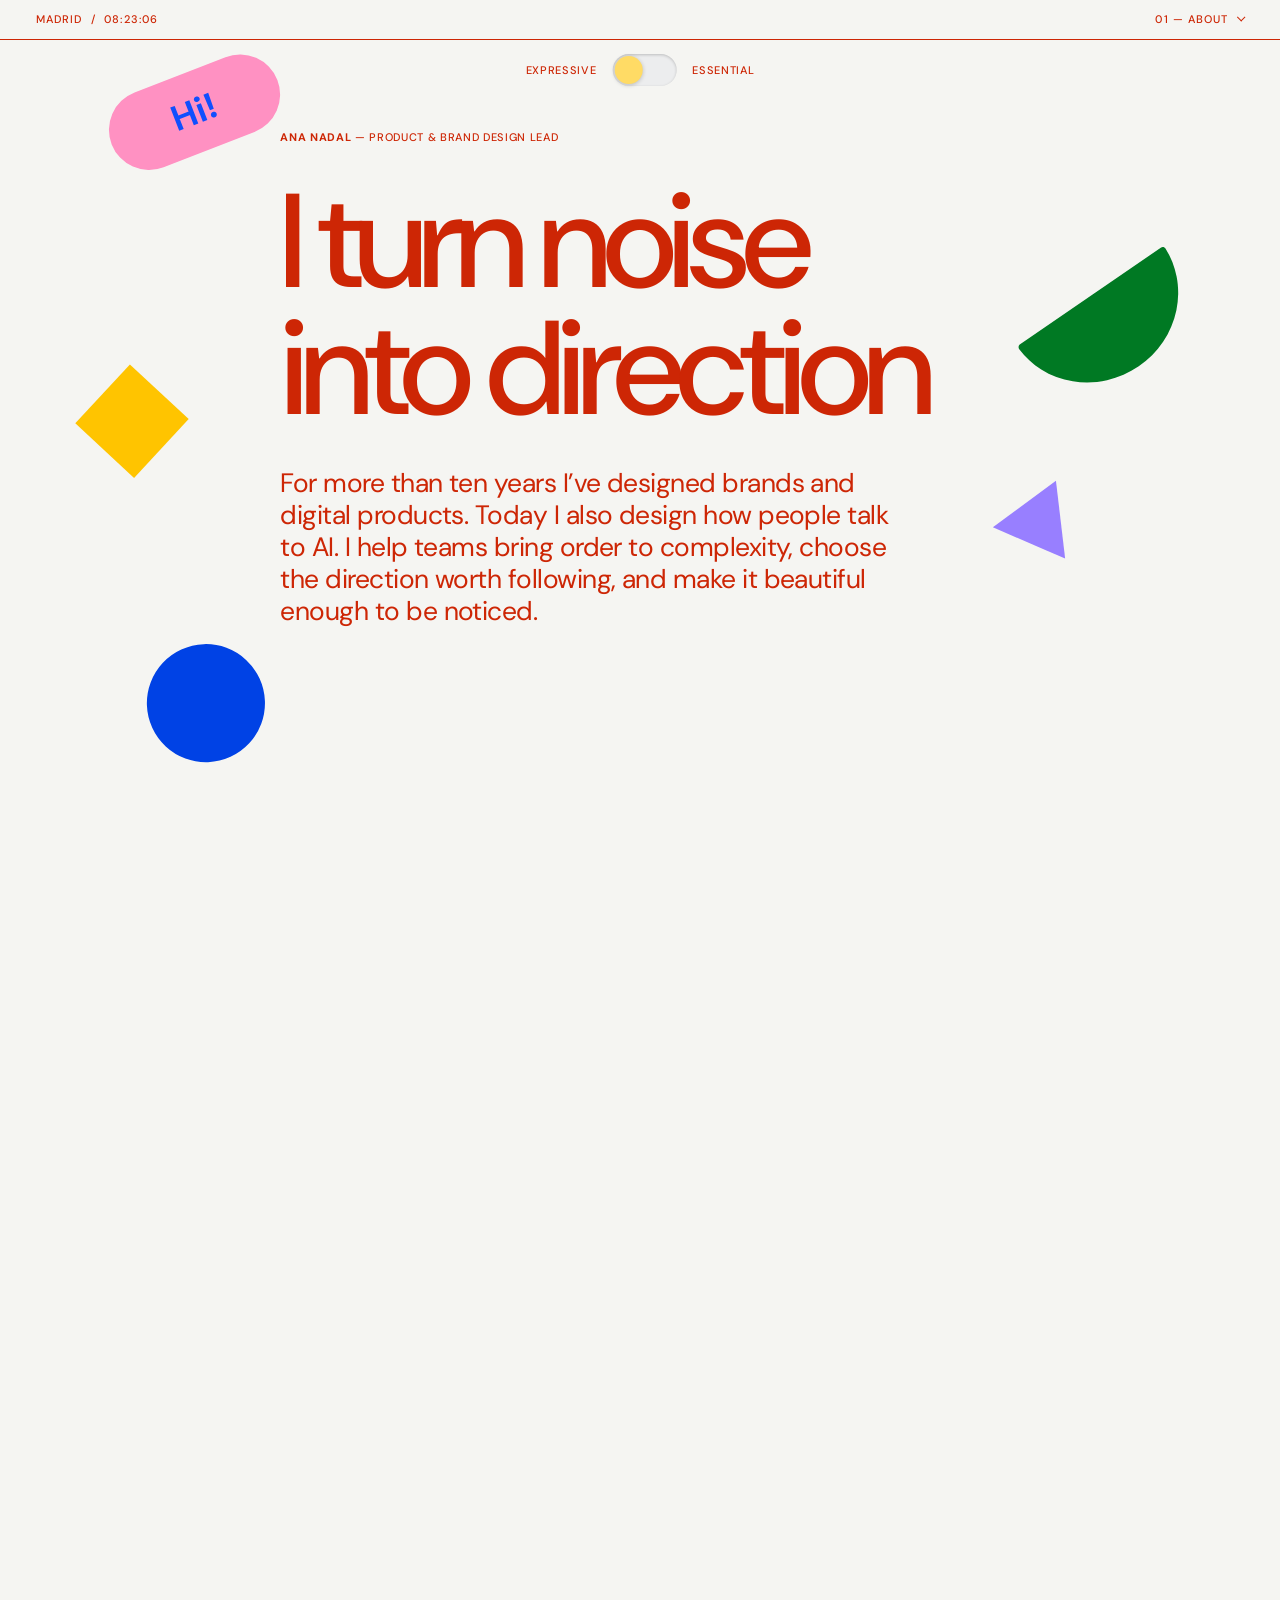
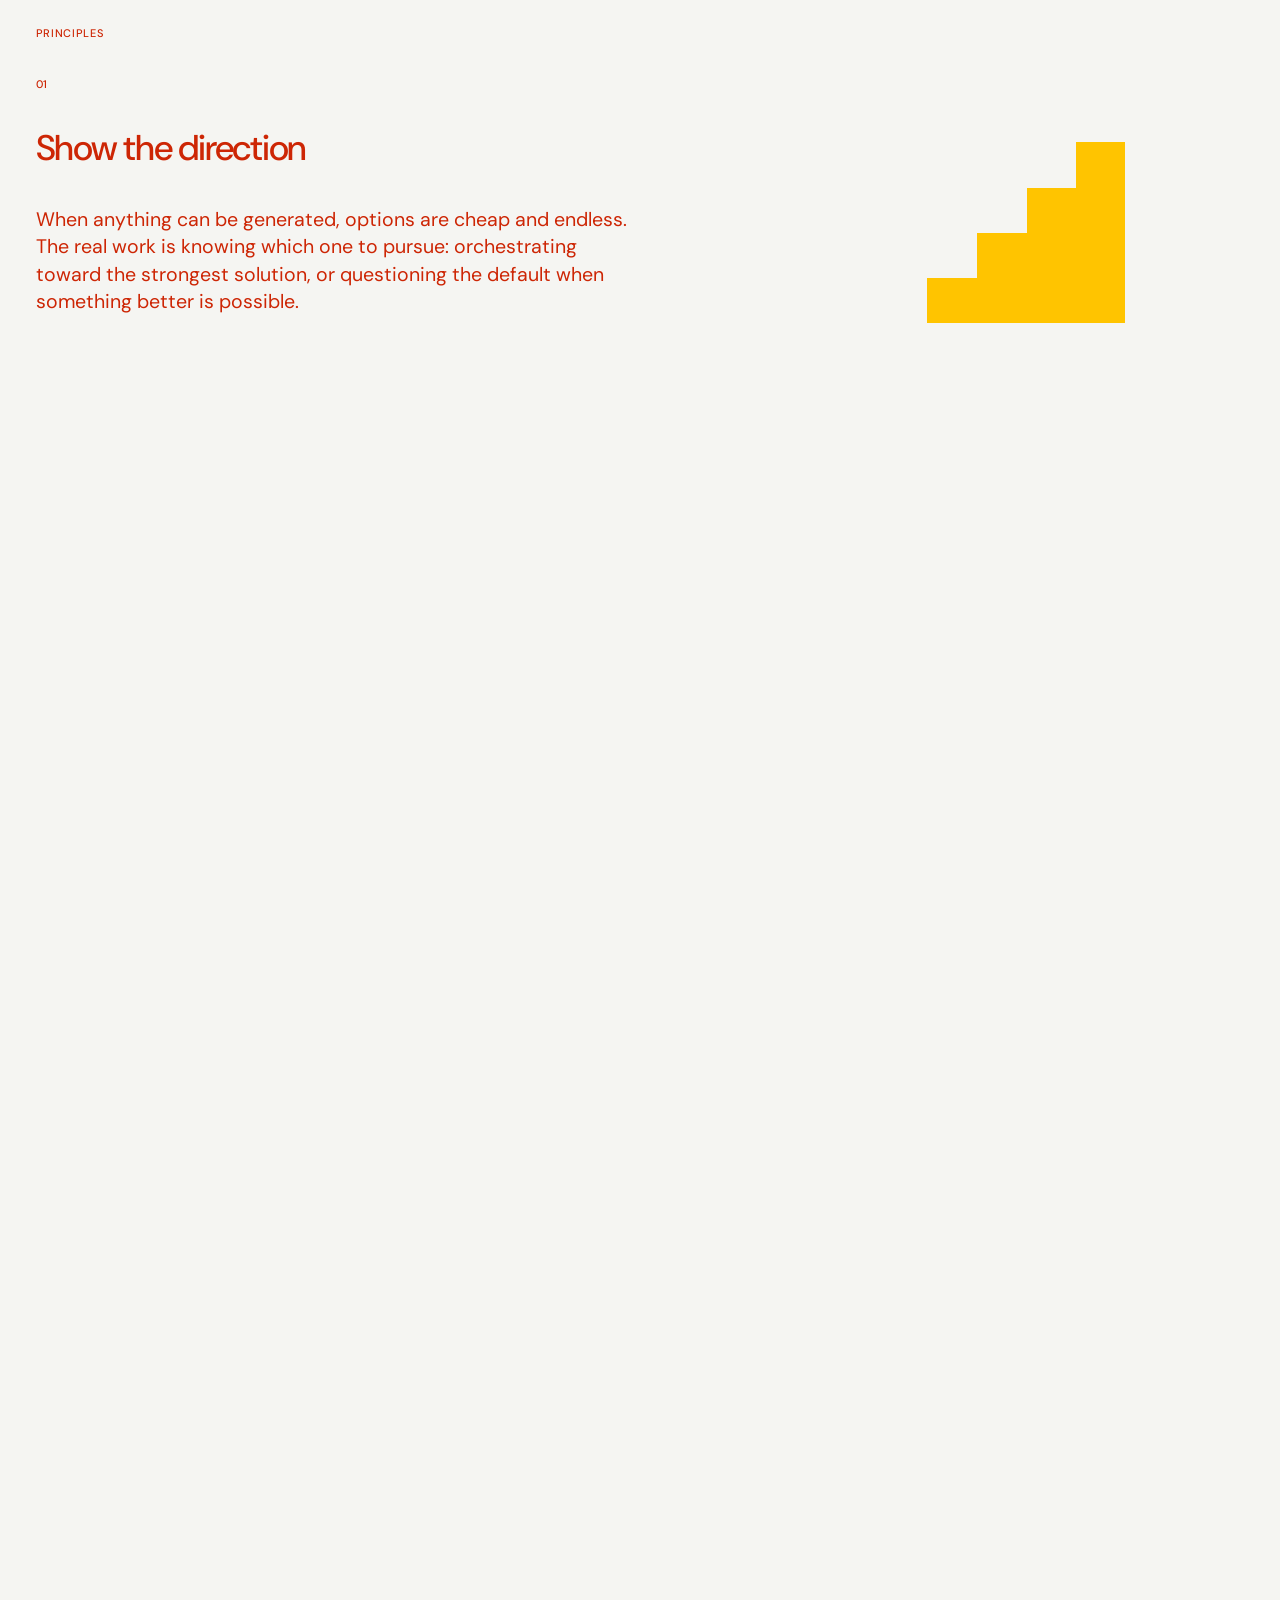
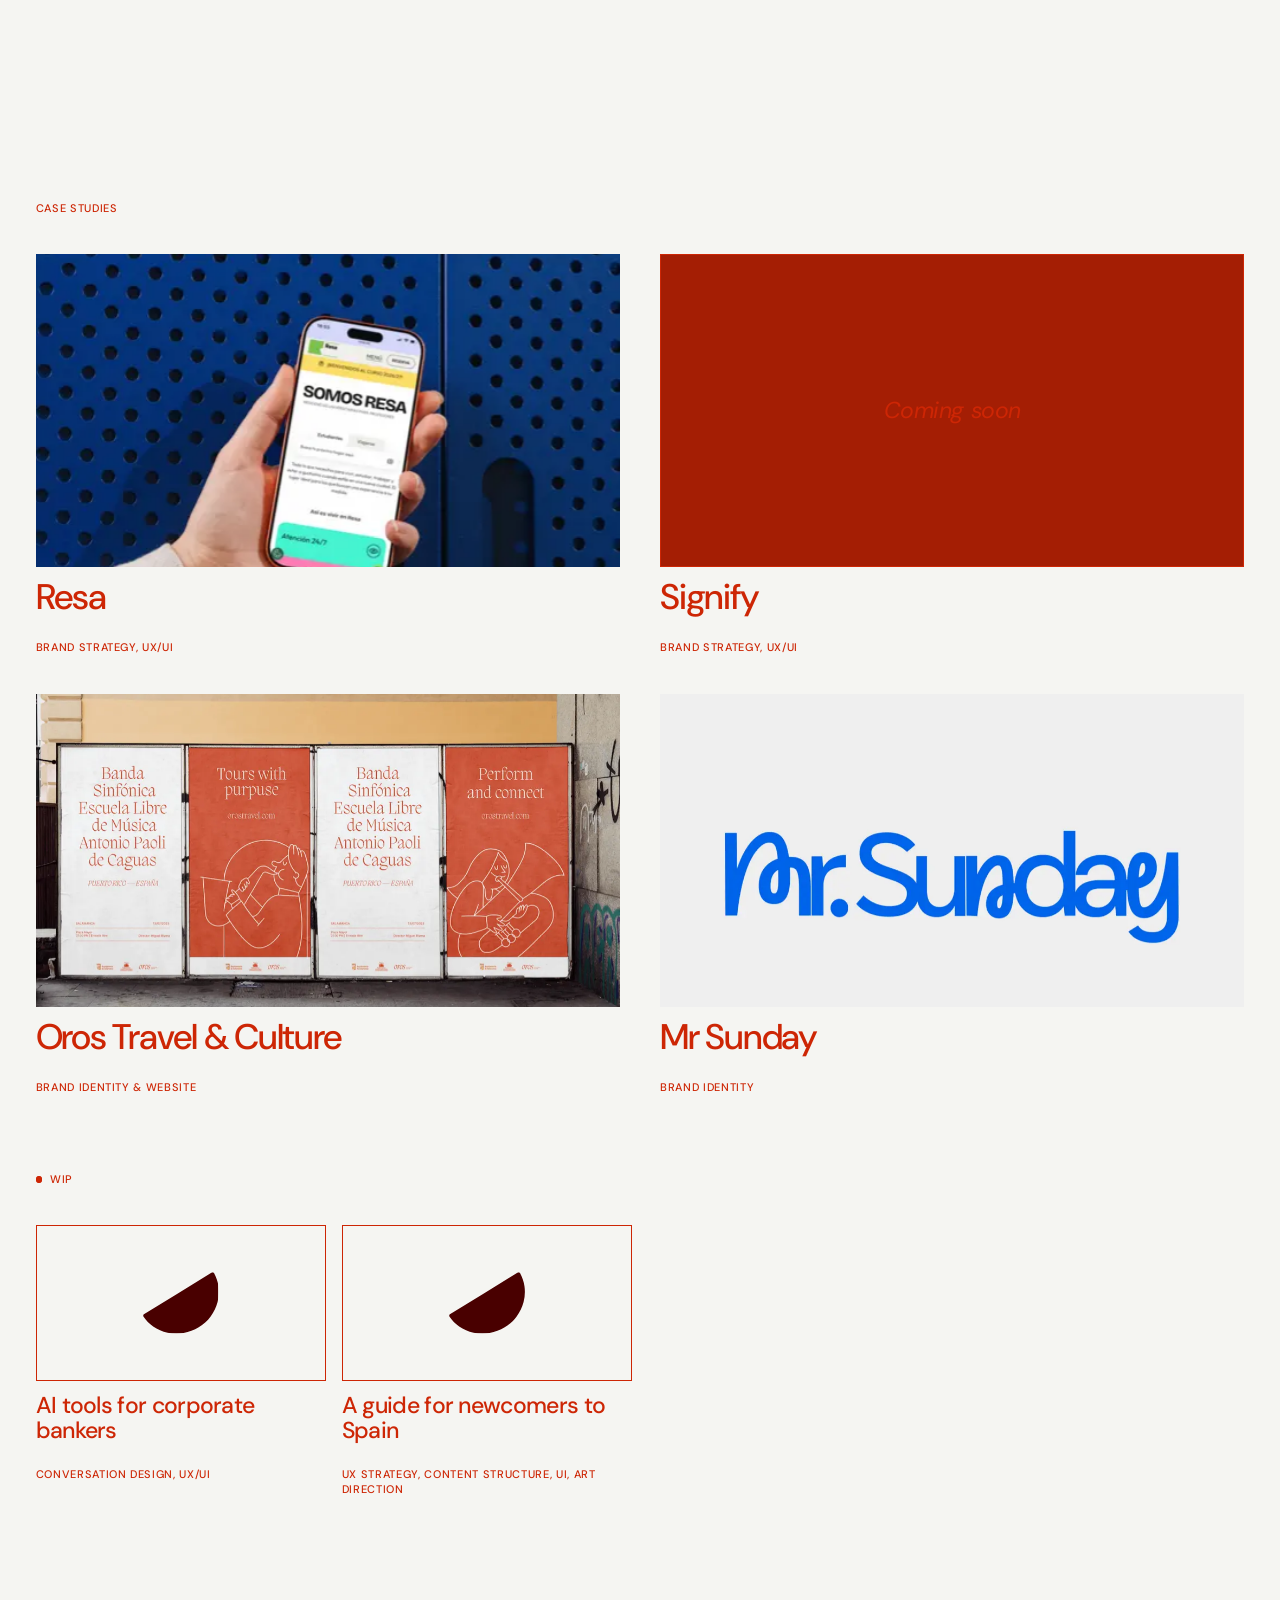
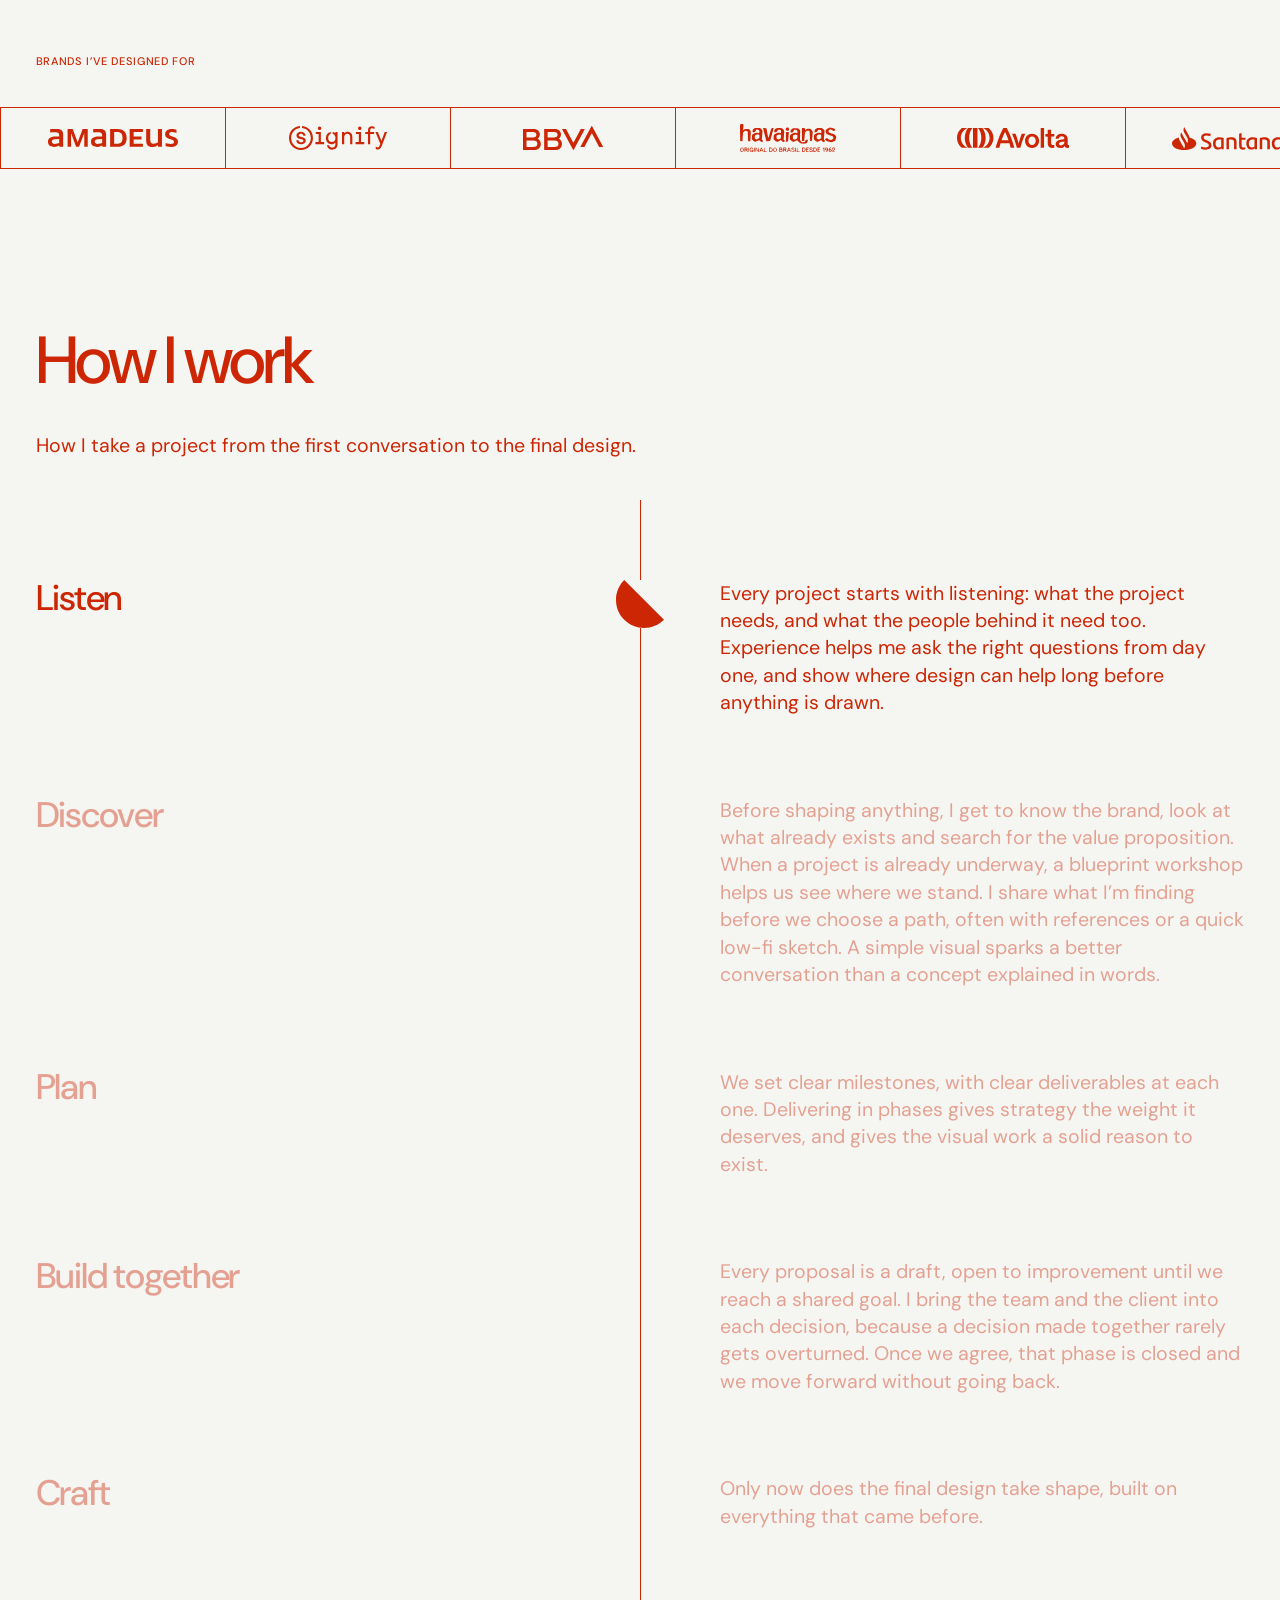
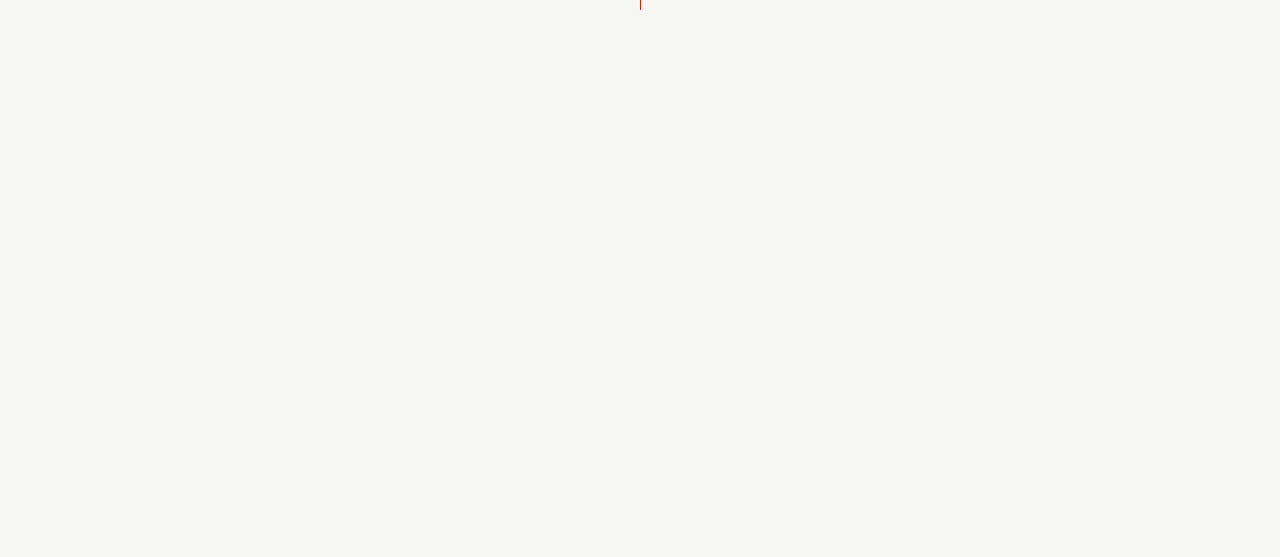
==== commit f45517a1: "Two site modes: Expressive (colour, motion, the hero game) and Essential (flat, still, light) - data" ====
--- a/index.html
+++ b/index.html
@@ -14,8 +14,10 @@
   <link rel="preconnect" href="https://fonts.gstatic.com" crossorigin>
   <link href="https://fonts.googleapis.com/css2?family=DM+Sans:ital,opsz,wght@0,9..40,300..800;1,9..40,300..800&amp;display=swap" rel="stylesheet">
   <link rel="stylesheet" href="styles.css">
-  <link rel="stylesheet" href="home.css">
-  <script>document.documentElement.classList.add("js");</script>
+  <link rel="stylesheet" href="essential.css">
+  <!-- Mode, before first paint: the saved choice, else Essential with reduced motion or Save-Data, else Expressive.
+       In Expressive, the homepage also fetches its layer (home-expressive.html) and its stylesheet right away. -->
+  <script>(function(d){var m;try{m=localStorage.getItem("siteMode")}catch(e){}if(m!=="expressive"&&m!=="essential"){var c=navigator.connection;m=(window.matchMedia&&matchMedia("(prefers-reduced-motion: reduce)").matches)||(c&&c.saveData)?"essential":"expressive"}d.setAttribute("data-mode",m);d.classList.add("js");if(m==="expressive"){var l=document.createElement("link");l.rel="stylesheet";l.href="home.css";document.head.appendChild(l);window.__layer=fetch("home-expressive.html").then(function(r){if(!r.ok)throw r;return r.text()})}})(document.documentElement);</script>
 </head>
 <body class="home">
   <a class="skip" href="#main">Skip to content</a>
@@ -36,280 +38,93 @@
     </div>
   </header>
 
-  <!-- Everything above the footer: each section has its own background and sits over the fixed footer (z-index 1). -->
-  <main id="main" class="page">
+  <!-- Essential: the base page. Flat, still, light. Expressive (home-expressive.html) is a layer that mode.js puts in
+       its place, with its own stylesheet and scripts, only when the site is in Expressive mode. -->
+  <main id="main" class="page ess">
 
-    <!-- 01 About -->
-    <section class="about" data-bg="#F5F5F2" data-fg="#CD2605" id="about" data-label="01 — About" aria-labelledby="about-title">
-      <div class="about-frame">
-        <div class="about-text">
-          <p class="t-label about-eyebrow"><strong>Ana Nadal</strong> — Product &amp; brand design lead</p>
-          <h1 class="t-hero" id="about-title">I turn noise<br> into direction</h1>
-          <p class="about-lead">For more than ten years I’ve designed brands and digital products. Today I also design how people talk to AI. I help teams bring order to complexity, choose the direction worth following, and make it beautiful enough to be noticed.</p>
-        </div>
-        <!-- Five flat shapes, one component each (id = the shape). Positioned with --x / --y in Figma px at 1440. -->
-        <div class="shapes" aria-hidden="true">
-          <div class="shape" id="shape-pill" style="--x:100.3;--y:7.8;--w:220;--h:165">
-            <svg class="piece" style="--l:0;--t:0;--w:99.75;--h:99.61;--c:var(--pink)" viewBox="0 0 219.45 164.36" focusable="false"><rect y="81.9664" width="200" height="90.3256" rx="45.1628" transform="rotate(-24.1943 0 81.9664)"></rect></svg>
-            <svg class="piece" style="--l:37.56;--t:36.16;--w:24;--h:26.87;--c:var(--blue-hi)" viewBox="82.64 59.66 52.8 44.33" focusable="false"><path d="M110.207 96.7625L98.7318 71.222L103.658 69.0089L115.133 94.5494L110.207 96.7625ZM94.1166 103.992L82.6413 78.4515L87.567 76.2384L99.0423 101.779L94.1166 103.992ZM93.3819 91.035L91.595 87.0579L104.292 81.3531L106.079 85.3301L93.3819 91.035ZM120.163 92.2894L111.901 73.9002L116.827 71.6871L125.089 90.0763L120.163 92.2894ZM113.251 70.2679C112.375 70.6613 111.531 70.7338 110.717 70.4853C109.917 70.2015 109.337 69.6582 108.977 68.8555C108.616 68.0528 108.601 67.2704 108.931 66.5082C109.274 65.7108 109.883 65.1154 110.759 64.7219C111.659 64.3176 112.509 64.2573 113.309 64.541C114.122 64.7896 114.709 65.3152 115.07 66.1179C115.43 66.9206 115.439 67.7206 115.096 68.5181C114.766 69.2802 114.151 69.8635 113.251 70.2679ZM127.459 79.0129L119.175 62.0372L124.465 59.6602L131.655 77.1277L127.459 79.0129ZM133.395 86.5634C132.495 86.9678 131.633 87.0335 130.809 86.7607C129.998 86.4526 129.412 85.8972 129.052 85.0945C128.691 84.2918 128.67 83.4972 128.989 82.7107C129.322 81.889 129.938 81.2759 130.838 80.8715C131.738 80.4672 132.593 80.419 133.404 80.7271C134.204 81.0109 134.784 81.5541 135.145 82.3568C135.506 83.1595 135.532 83.9663 135.224 84.7771C134.905 85.5636 134.295 86.159 133.395 86.5634Z"></path></svg>
-          </div>
-          <div class="shape" id="shape-diamond" style="--x:93;--y:364;--w:128;--h:128">
-            <svg class="piece" style="--l:0;--t:0;--w:99.75;--h:99.75;--c:var(--yellow)" viewBox="0 0 127.68 127.68" focusable="false"><rect x="63.8408" width="90.2843" height="90.2843" transform="rotate(45 63.8408 0)"></rect></svg>
-          </div>
-          <div class="shape" id="shape-half" style="--x:1149;--y:243;--w:183;--h:149">
-            <svg class="piece" style="--l:0;--t:0;--w:99.77;--h:99.35;--c:var(--green)" viewBox="0 0 182.58 148.03" focusable="false"><path d="M165.417 0.592773C167.299 -0.56483 169.77 0.0180799 170.845 1.94806C176.322 11.7811 179.965 22.5559 181.596 33.7828C183.42 46.3387 182.693 59.2143 179.457 71.6744C176.22 84.1346 170.537 95.9354 162.733 106.403C154.928 116.871 145.154 125.8 133.969 132.681C122.784 139.563 110.407 144.261 97.5452 146.509C84.6831 148.756 71.5876 148.509 59.0063 145.78C46.4251 143.052 34.6046 137.896 24.2196 130.607C14.9338 124.089 6.95841 115.98 0.650367 106.659C-0.587743 104.829 0.00636844 102.36 1.88792 101.202L83.6525 50.8974L165.417 0.592773Z"></path></svg>
-          </div>
-          <div class="shape" id="shape-triangle" style="--x:1116;--y:487;--w:83;--h:88">
-            <svg class="piece" style="--l:0;--t:0;--w:99.02;--h:99.16;--c:var(--lilac)" viewBox="0 0 82.19 87.27" focusable="false"><path d="M69.6199 1.08174e-05L82.1891 87.2652L-4.25105e-05 54.095L69.6199 1.08174e-05Z"></path></svg>
-          </div>
-          <div class="shape" id="shape-circle" style="--x:146.5;--y:655.5;--w:170;--h:170">
-            <svg class="piece" style="--l:0;--t:0;--w:99.68;--h:99.68;--c:var(--blue)" viewBox="0 0 169.45 169.45" focusable="false"><rect x="44.1484" width="132.856" height="132.856" rx="66.4281" transform="rotate(19.4085 44.1484 0)"></rect></svg>
-          </div>
-        </div>
-        <!-- The balance game (hero.js): the copy and the shuffle button beside the composition; on mobile, the area
-             under the copy where the stack sits (.hero-play) -->
-        <div class="hero-game">
-          <p class="t-label hero-game-label" aria-live="polite">Touch and play</p>
-          <p class="hero-game-text">As a kid I had a wooden set of coloured shapes and spent hours making endless compositions. Now it’s your turn: drag and drop your own. Don’t lose the balance!</p>
-          <div class="hero-game-buttons">
-            <button class="hero-play-btn" type="button" aria-pressed="false">Play</button>
-            <button class="hero-shuffle" type="button" aria-label="Shuffle — a new random composition">
-              <svg viewBox="0 0 24 24" aria-hidden="true" focusable="false"><path d="M16 3h5v5M4 20 21 3M21 16v5h-5M15 15l6 6M4 4l5 5"/></svg>
-              <span class="hero-tip" aria-hidden="true">Shuffle — a new random composition</span>
-            </button>
-          </div>
-        </div>
-        <div class="hero-play" aria-hidden="true"></div>
+    <section class="ess-about" id="about" data-label="01 — About" aria-labelledby="about-title">
+      <!-- Expressive | Essential (mode.js) -->
+      <div class="mode-switch">
+        <span class="mode-label" data-mode-set="expressive" aria-hidden="true">Expressive</span>
+        <button class="mode-toggle" type="button" role="switch" aria-checked="true" aria-describedby="mode-tip"><span class="sr-only">Essential mode</span><span class="mode-knob" aria-hidden="true"></span></button>
+        <span class="mode-label" data-mode-set="essential" aria-hidden="true">Essential</span>
+        <span class="mode-tip" id="mode-tip" role="tooltip">Expressive: colour, motion and a small game.</span>
       </div>
+      <h1 class="ess-text" id="about-title">Hi! I’m Ana Nadal, product &amp; brand design lead.</h1>
+      <p class="ess-text">For more than ten years I’ve designed brands and digital products. Today I also design how people talk to AI. I help teams bring order to complexity, choose the direction worth following, and make it beautiful enough to be noticed.</p>
     </section>
 
-    <!-- 02 Principles -->
-    <section class="principles" data-bg="#F5F5F2" data-fg="#CD2605" id="principles" data-label="02 — Principles" aria-labelledby="principles-title">
-      <h2 class="t-label" id="principles-title">Principles</h2>
-      <ol class="principle-list">
-        <li class="principle">
-          <div class="principle-text">
-            <p class="t-label principle-num">01</p>
-            <h3 class="t-h3">Show the direction</h3>
-            <p class="t-lead">When anything can be generated, options are cheap and endless. The real work is knowing which one to pursue: orchestrating toward the strongest solution, or questioning the default when something better is possible.</p>
-          </div>
-          <!-- Figures: pieces absolutely positioned in a shared square box (--l/--t/--w/--h in % of the box) -->
-          <div class="figure figure-seamless" id="figure-direction" style="--fw:223;--fh:203" aria-hidden="true">
-            <svg class="piece" style="--l:0;--t:74.88;--w:25.11;--h:25.12" viewBox="0 152 56 51" focusable="false"><rect x="56" y="152" width="51" height="56" transform="rotate(90 56 152)"></rect></svg>
-            <svg class="piece" style="--l:74.89;--t:0;--w:25.11;--h:100" viewBox="167 0 56 203" focusable="false"><rect x="223" width="203" height="56" transform="rotate(90 223 0)"></rect></svg>
-            <svg class="piece" style="--l:25.11;--t:50.25;--w:25.11;--h:49.75" viewBox="56 102 56 101" focusable="false"><rect x="112" y="102" width="101" height="56" transform="rotate(90 112 102)"></rect></svg>
-            <svg class="piece" style="--l:50.22;--t:25.12;--w:24.66;--h:74.88" viewBox="112 51 55 152" focusable="false"><rect x="167" y="51" width="152" height="55" transform="rotate(90 167 51)"></rect></svg>
-          </div>
-        </li>
-        <li class="principle">
-          <div class="principle-text">
-            <p class="t-label principle-num">02</p>
-            <h3 class="t-h3">Keep it compelling</h3>
-            <p class="t-lead">Beauty isn’t decoration — it’s what earns attention. We shape each piece to fit the medium it will live in, so it gets noticed amid the noise.</p>
-          </div>
-          <div class="figure figure-seamless" id="figure-compelling" style="--fw:215;--fh:206" aria-hidden="true">
-            <svg class="piece" style="--l:0.04;--t:50;--w:99.93;--h:50;--c:var(--green)" viewBox="0.08 103 214.84 103" focusable="false"><path d="M211 103C213.209 103 215.008 104.792 214.919 106.999C214.426 119.16 211.686 131.153 206.817 142.416C201.415 154.913 193.496 166.268 183.514 175.832C173.532 185.396 161.681 192.983 148.638 198.16C135.596 203.336 121.617 206 107.5 206C93.3829 206 79.404 203.336 66.3615 198.16C53.319 192.983 41.4683 185.396 31.486 175.832C21.5037 166.268 13.5853 154.913 8.18295 142.416C3.31358 131.153 0.574196 119.16 0.0810478 106.999C-0.00846014 104.792 1.79086 103 4 103L107.5 103L211 103Z"></path></svg>
-            <svg class="piece" style="--l:16.52;--t:15.13;--w:67.1;--h:70.03;--c:var(--blue)" viewBox="35.52 31.17 144.26 144.26" focusable="false"><rect x="73.1001" y="31.175" width="113.103" height="113.103" rx="56.5513" transform="rotate(19.4085 73.1001 31.175)"></rect></svg>
-          </div>
-        </li>
-        <li class="principle">
-          <div class="principle-text">
-            <p class="t-label principle-num">03</p>
-            <h3 class="t-h3">Keep it clean</h3>
-            <p class="t-lead">In a world buried in information, we order and compose so the important things rise to the surface — turning noise into stories people can actually follow.</p>
-          </div>
-          <div class="figure figure-seamless" id="figure-clean" style="--fw:191;--fh:202" aria-hidden="true">
-            <svg class="piece" style="--l:0;--t:48.13;--w:100;--h:39.11" viewBox="0 97.23 191 79" focusable="false"><rect x="191" y="97.2288" width="79" height="191" transform="rotate(90 191 97.2288)"></rect></svg>
-            <svg class="piece" style="--l:0;--t:0.11;--w:100;--h:87.13" viewBox="0 0.23 191 176" focusable="false"><rect y="0.22876" width="191" height="176" rx="88"></rect></svg>
-            <svg class="piece piece-hole" style="--l:28.74;--t:30.92;--w:41.88;--h:56.44;--c:var(--page-bg)" viewBox="54.89 62.46 80 114" focusable="false"><rect x="134.892" y="62.4576" width="114" height="80" transform="rotate(90 134.892 62.4576)"></rect></svg>
-          </div>
-        </li>
+    <section id="principles" data-label="02 — Principles" aria-labelledby="principles-title">
+      <h2 class="ess-title" id="principles-title">Principles</h2>
+      <ol class="ess-principles">
+        <li><p class="ess-small">01</p><h3 class="ess-small">Show the direction</h3><p class="ess-text">When anything can be generated, options are cheap and endless. The real work is knowing which one to pursue: orchestrating toward the strongest solution, or questioning the default when something better is possible.</p></li>
+        <li><p class="ess-small">02</p><h3 class="ess-small">Keep it compelling</h3><p class="ess-text">Beauty isn’t decoration — it’s what earns attention. We shape each piece to fit the medium it will live in, so it gets noticed amid the noise.</p></li>
+        <li><p class="ess-small">03</p><h3 class="ess-small">Keep it clean</h3><p class="ess-text">In a world buried in information, we order and compose so the important things rise to the surface — turning noise into stories people can actually follow.</p></li>
       </ol>
     </section>
 
-    <!-- 03 Case studies -->
-    <section class="cases" data-bg="#CD2605" data-fg="#E9FFAA" id="case-studies" data-label="03 — Case studies" aria-labelledby="cases-title">
+    <section class="ess-cases" id="case-studies" data-label="03 — Case studies" aria-labelledby="cases-title">
       <!-- The close "x" of each case page points to one of these: it returns to Case studies -->
       <span class="anchor" id="principle-direction"></span><span class="anchor" id="principle-compelling"></span><span class="anchor" id="principle-clean"></span>
-      <h2 class="t-label" id="cases-title">Case studies</h2>
-      <ul class="case-grid">
-        <li class="case">
-          <a class="card-btn case-link" href="case/resa/">
-            <span class="card-thumb case-thumb"><img src="images/resa/resa-thumbnail.webp" srcset="images/resa/resa-thumbnail.webp 660w, images/resa/resa-thumbnail-2x.webp 1320w" sizes="(max-width: 860px) 100vw, 50vw" width="660" height="354" alt="" loading="lazy" decoding="async"></span>
-            <span class="case-title t-h3">Resa</span>
-            <span class="t-label">Brand strategy, UX/UI</span>
-          </a>
-        </li>
-        <li class="case">
-          <div class="case-link">
-            <span class="case-thumb case-soon"><em>Coming soon</em></span>
-            <span class="case-title t-h3">Signify</span>
-            <span class="t-label">Brand strategy, UX/UI</span>
-          </div>
-        </li>
-        <li class="case">
-          <a class="card-btn case-link" href="case/oros/">
-            <span class="card-thumb case-thumb"><img src="images/oros/oros-poster.webp" width="1400" height="926" alt="" loading="lazy" decoding="async"></span>
-            <span class="case-title t-h3">Oros Travel &amp; Culture</span>
-            <span class="t-label">Brand identity &amp; website</span>
-          </a>
-        </li>
-        <li class="case">
-          <a class="card-btn case-link" href="case/mr-sunday/">
-            <span class="card-thumb case-thumb"><img src="images/mr-sunday/mr-sunday-logo.webp" width="1400" height="788" alt="" loading="lazy" decoding="async"></span>
-            <span class="case-title t-h3">Mr Sunday</span>
-            <span class="t-label">Brand identity</span>
-          </a>
-        </li>
+      <h2 class="ess-title" id="cases-title">Case studies</h2>
+      <ul class="ess-rows">
+        <li class="row"><a class="row-link" href="case/resa/"><span class="row-text"><span class="row-title">Resa</span><span class="row-sep" aria-hidden="true"> · </span><span class="row-meta">Brand strategy, UX/UI</span></span><img class="row-thumb" src="images/thumbs/resa-320.webp" srcset="images/thumbs/resa-320.webp 320w, images/thumbs/resa-640.webp 640w" sizes="160px" width="320" height="200" alt="" loading="lazy" decoding="async"></a></li>
+        <li class="row"><div class="row-link"><span class="row-text"><span class="row-title">Signify</span><span class="row-sep" aria-hidden="true"> · </span><span class="row-meta">Brand strategy, UX/UI</span></span><span class="row-thumb row-soon">Coming soon</span></div></li>
+        <li class="row"><a class="row-link" href="case/oros/"><span class="row-text"><span class="row-title">Oros Travel &amp; Culture</span><span class="row-sep" aria-hidden="true"> · </span><span class="row-meta">Brand identity &amp; website</span></span><img class="row-thumb" src="images/thumbs/oros-320.webp" srcset="images/thumbs/oros-320.webp 320w, images/thumbs/oros-640.webp 640w" sizes="160px" width="320" height="200" alt="" loading="lazy" decoding="async"></a></li>
+        <li class="row"><a class="row-link" href="case/mr-sunday/"><span class="row-text"><span class="row-title">Mr Sunday</span><span class="row-sep" aria-hidden="true"> · </span><span class="row-meta">Brand identity</span></span><img class="row-thumb" src="images/thumbs/mr-sunday-320.webp" srcset="images/thumbs/mr-sunday-320.webp 320w, images/thumbs/mr-sunday-640.webp 640w" sizes="160px" width="320" height="200" alt="" loading="lazy" decoding="async"></a></li>
       </ul>
-
-      <div class="wip-group">
-        <p class="wip-badge t-label"><span class="dot" aria-hidden="true"></span>WIP</p>
-        <ul class="case-grid case-grid-small">
-          <li class="case">
-            <a class="case-link" href="case/ai-tools/">
-              <span class="case-thumb case-empty"><svg class="wip-mark" viewBox="0 0 182.58 148.03" aria-hidden="true" focusable="false"><path d="M165.417 0.592773C167.299 -0.56483 169.77 0.0180799 170.845 1.94806C176.322 11.7811 179.965 22.5559 181.596 33.7828C183.42 46.3387 182.693 59.2143 179.457 71.6744C176.22 84.1346 170.537 95.9354 162.733 106.403C154.928 116.871 145.154 125.8 133.969 132.681C122.784 139.563 110.407 144.261 97.5452 146.509C84.6831 148.756 71.5876 148.509 59.0063 145.78C46.4251 143.052 34.6046 137.896 24.2196 130.607C14.9338 124.089 6.95841 115.98 0.650367 106.659C-0.587743 104.829 0.00636844 102.36 1.88792 101.202L83.6525 50.8974L165.417 0.592773Z"/></svg></span>
-              <span class="case-title t-card">AI tools for corporate bankers</span>
-              <span class="t-label">Conversation design, UX/UI</span>
-            </a>
-          </li>
-          <li class="case">
-            <a class="case-link" href="case/newcomers-guide/">
-              <span class="case-thumb case-empty"><svg class="wip-mark" viewBox="0 0 182.58 148.03" aria-hidden="true" focusable="false"><path d="M165.417 0.592773C167.299 -0.56483 169.77 0.0180799 170.845 1.94806C176.322 11.7811 179.965 22.5559 181.596 33.7828C183.42 46.3387 182.693 59.2143 179.457 71.6744C176.22 84.1346 170.537 95.9354 162.733 106.403C154.928 116.871 145.154 125.8 133.969 132.681C122.784 139.563 110.407 144.261 97.5452 146.509C84.6831 148.756 71.5876 148.509 59.0063 145.78C46.4251 143.052 34.6046 137.896 24.2196 130.607C14.9338 124.089 6.95841 115.98 0.650367 106.659C-0.587743 104.829 0.00636844 102.36 1.88792 101.202L83.6525 50.8974L165.417 0.592773Z"/></svg></span>
-              <span class="case-title t-card">A guide for newcomers to Spain</span>
-              <span class="t-label">UX strategy, content structure, UI, art direction</span>
-            </a>
-          </li>
-        </ul>
-      </div>
+      <h3 class="ess-wip"><span class="dot" aria-hidden="true"></span>Work in progress</h3>
+      <ul class="ess-rows">
+        <li class="row"><a class="row-link" href="case/ai-tools/"><span class="row-text"><span class="row-title">AI tools for corporate bankers</span><span class="row-sep" aria-hidden="true"> · </span><span class="row-meta">Conversation design, UX/UI</span></span><img class="row-thumb" src="images/thumbs/ai-tools-320.webp" srcset="images/thumbs/ai-tools-320.webp 320w, images/thumbs/ai-tools-640.webp 640w" sizes="160px" width="320" height="200" alt="" loading="lazy" decoding="async"></a></li>
+        <li class="row"><a class="row-link" href="case/newcomers-guide/"><span class="row-text"><span class="row-title">A guide for newcomers to Spain</span><span class="row-sep" aria-hidden="true"> · </span><span class="row-meta">UX strategy, content structure, UI, art direction</span></span><img class="row-thumb" src="images/thumbs/newcomers-guide-320.webp" srcset="images/thumbs/newcomers-guide-320.webp 320w, images/thumbs/newcomers-guide-640.webp 640w" sizes="160px" width="320" height="200" alt="" loading="lazy" decoding="async"></a></li>
+      </ul>
     </section>
 
-    <!-- Brands (same red background) -->
-    <section class="brands" data-bg="#CD2605" data-fg="#E9FFAA" aria-labelledby="brands-title">
-      <h2 class="t-label" id="brands-title">Brands I’ve designed for</h2>
-      <div class="marquee">
-        <div class="marquee-track">
-          <ul class="marquee-set">
-            <li><span class="logo" role="img" aria-label="Amadeus" style="--m:url(images/logos/amadeus.svg);--lw:130;--lh:18"></span></li>
-            <li><span class="logo" role="img" aria-label="Signify" style="--m:url(images/logos/signify.svg);--lw:98;--lh:24"></span></li>
-            <li><span class="logo" role="img" aria-label="BBVA" style="--m:url(images/logos/bbva.svg);--lw:80;--lh:24"></span></li>
-            <li><span class="logo" role="img" aria-label="Havaianas" style="--m:url(images/logos/havaianas.svg);--lw:97;--lh:28"></span></li>
-            <li><span class="logo" role="img" aria-label="Avolta" style="--m:url(images/logos/avolta.svg);--lw:112;--lh:20"></span></li>
-            <li><span class="logo" role="img" aria-label="Santander" style="--m:url(images/logos/santander.svg);--lw:132;--lh:23"></span></li>
-            <li><span class="logo" role="img" aria-label="Loewe" style="--m:url(images/logos/loewe.svg);--lw:88;--lh:20"></span></li>
-          </ul>
-          <!-- The same set again, so the loop is seamless -->
-          <ul class="marquee-set" aria-hidden="true">
-            <li><span class="logo" style="--m:url(images/logos/amadeus.svg);--lw:130;--lh:18"></span></li>
-            <li><span class="logo" style="--m:url(images/logos/signify.svg);--lw:98;--lh:24"></span></li>
-            <li><span class="logo" style="--m:url(images/logos/bbva.svg);--lw:80;--lh:24"></span></li>
-            <li><span class="logo" style="--m:url(images/logos/havaianas.svg);--lw:97;--lh:28"></span></li>
-            <li><span class="logo" style="--m:url(images/logos/avolta.svg);--lw:112;--lh:20"></span></li>
-            <li><span class="logo" style="--m:url(images/logos/santander.svg);--lw:132;--lh:23"></span></li>
-            <li><span class="logo" style="--m:url(images/logos/loewe.svg);--lw:88;--lh:20"></span></li>
-          </ul>
-        </div>
-      </div>
+    <section aria-labelledby="brands-title">
+      <h2 class="ess-title" id="brands-title">Some of the brands I worked with</h2>
+      <ul class="ess-logos">
+        <li><img src="images/logos/amadeus.svg" width="130" height="18" alt="Amadeus" loading="lazy" decoding="async"></li>
+        <li><img src="images/logos/signify.svg" width="98" height="24" alt="Signify" loading="lazy" decoding="async"></li>
+        <li><img src="images/logos/bbva.svg" width="80" height="24" alt="BBVA" loading="lazy" decoding="async"></li>
+        <li><img src="images/logos/havaianas.svg" width="97" height="28" alt="Havaianas" loading="lazy" decoding="async"></li>
+        <li><img src="images/logos/avolta.svg" width="112" height="20" alt="Avolta" loading="lazy" decoding="async"></li>
+        <li><img src="images/logos/santander.svg" width="132" height="23" alt="Santander" loading="lazy" decoding="async"></li>
+        <li><img src="images/logos/loewe.svg" width="88" height="20" alt="Loewe" loading="lazy" decoding="async"></li>
+        <li><img src="images/logos/kinepolis.svg" width="180" height="35" alt="Kinepolis" loading="lazy" decoding="async"></li>
+      </ul>
     </section>
 
-    <!-- 04 How I work -->
-    <section class="how" data-bg="#DDE7FF" data-fg="#CD2605" id="how-i-work" data-label="04 — How I work" aria-labelledby="how-title">
-      <h2 class="t-h2" id="how-title">How I work</h2>
-      <p class="t-lead how-intro">How I take a project from the first conversation to the final design.</p>
-      <ol class="timeline">
-        <li class="tl-step">
-          <h3 class="t-h3 tl-title">Listen</h3>
-          <div class="figure figure-step" id="figure-step-1" style="--fw:48;--fh:48" aria-hidden="true">
-            <svg class="piece" style="--l:0;--t:0;--w:100;--h:100" viewBox="0 0 48 48" focusable="false"><path d="M8.2355 0C2.9624 5.2731 3.85273e-08 12.425 0 19.8823C-3.85273e-08 27.3395 2.9624 34.4914 8.2355 39.7645C13.5086 45.0376 20.6605 48 28.1178 48C35.575 48 42.7269 45.0376 48 39.7645L8.2355 0Z"></path></svg>
-          </div>
-          <p class="t-lead tl-text">Every project starts with listening: what the project needs, and what the people behind it need too. Experience helps me ask the right questions from day one, and show where design can help long before anything is drawn.</p>
-        </li>
-        <li class="tl-step">
-          <h3 class="t-h3 tl-title">Discover</h3>
-          <div class="figure figure-step" id="figure-step-2" style="--fw:48;--fh:48" aria-hidden="true">
-            <svg class="piece" style="--l:25;--t:51.05;--w:75;--h:39.37" viewBox="12 24.5 36 18.9" focusable="false"><path d="M12 24.504C12 29.5156 13.8964 34.3218 17.2721 37.8656C20.6477 41.4093 25.2261 43.4001 30 43.4001C34.7739 43.4001 39.3523 41.4093 42.7279 37.8656C46.1036 34.3219 48 29.5156 48 24.504L12 24.504Z"></path></svg>
-            <svg class="piece" style="--l:0;--t:9.58;--w:75;--h:39.37" viewBox="0 4.6 36 18.9" focusable="false"><path d="M0 23.4962C0 18.4846 1.89642 13.6783 5.27208 10.1346C8.64773 6.59093 13.2261 4.6001 18 4.6001C22.7739 4.6001 27.3523 6.59093 30.7279 10.1346C34.1036 13.6783 36 18.4846 36 23.4962L0 23.4962Z"></path></svg>
-          </div>
-          <p class="t-lead tl-text">Before shaping anything, I get to know the brand, look at what already exists and search for the value proposition. When a project is already underway, a blueprint workshop helps us see where we stand. I share what I’m finding before we choose a path, often with references or a quick low-fi sketch. A simple visual sparks a better conversation than a concept explained in words.</p>
-        </li>
-        <li class="tl-step">
-          <h3 class="t-h3 tl-title">Plan</h3>
-          <div class="figure figure-step" id="figure-step-3" style="--fw:48;--fh:48" aria-hidden="true">
-            <svg class="piece" style="--l:86.5;--t:0;--w:13.5;--h:100" viewBox="41.52 0 6.48 48" focusable="false"><path d="M41.52 0.000343889C45.6801 6.5525 48 15.1051 48 24.0002C48 32.8952 45.6801 41.4478 41.52 48L41.52 0.000343889Z"></path></svg>
-            <svg class="piece" style="--l:0;--t:0;--w:50;--h:100" viewBox="0 0 24 48" focusable="false"><path d="M-4.19629e-06 3.81596e-07C6.36519 -1.74867e-07 12.4697 2.52856 16.9706 7.02943C21.4714 11.5303 24 17.6348 24 24C24 30.3652 21.4714 36.4697 16.9706 40.9706C12.4697 45.4714 6.3652 48 3.8147e-06 48L-4.19629e-06 3.81596e-07Z"></path></svg>
-            <svg class="piece" style="--l:52;--t:0;--w:32.5;--h:100" viewBox="24.96 0 15.6 48" focusable="false"><path d="M33.5306 5.88366C31.0776 3.26504 28.1482 1.27181 24.96 9.73817e-05L24.96 48C28.1482 46.7283 31.0776 44.7351 33.5306 42.1164C38.0314 37.3117 40.56 30.795 40.56 24C40.56 17.2051 38.0314 10.6884 33.5306 5.88366Z"></path></svg>
-          </div>
-          <p class="t-lead tl-text">We set clear milestones, with clear deliverables at each one. Delivering in phases gives strategy the weight it deserves, and gives the visual work a solid reason to exist.</p>
-        </li>
-        <li class="tl-step">
-          <h3 class="t-h3 tl-title">Build together</h3>
-          <div class="figure figure-step" id="figure-step-4" style="--fw:48;--fh:48" aria-hidden="true">
-            <svg class="piece" style="--l:0;--t:0.03;--w:32.5;--h:64.93" viewBox="0 0.02 15.6 31.17" focusable="false"><path d="M15.6 0.719998C15.6 0.322353 15.2775 -0.00173525 14.8802 0.0166109C13.0774 0.0998757 11.3008 0.495446 9.63014 1.18748C7.73746 1.97145 6.01773 3.12054 4.56913 4.56913C3.12054 6.01772 1.97145 7.73745 1.18748 9.63013C0.403506 11.5228 1.85196e-07 13.5514 0 15.6C-1.85195e-07 17.6486 0.403505 19.6772 1.18748 21.5698C1.97145 23.4625 3.12054 25.1823 4.56913 26.6309C6.01772 28.0794 7.73745 29.2285 9.63013 30.0125C11.3008 30.7045 13.0774 31.1001 14.8802 31.1834C15.2775 31.2017 15.6 30.8776 15.6 30.48L15.6 0.719998Z"></path></svg>
-            <svg class="piece" style="--l:35.03;--t:0;--w:64.93;--h:32.5" viewBox="16.82 0 31.17 15.6" focusable="false"><path d="M47.28 15.6C47.6776 15.6 48.0017 15.2775 47.9834 14.8802C47.9001 13.0774 47.5045 11.3008 46.8125 9.63014C46.0285 7.73746 44.8794 6.01773 43.4308 4.56913C41.9823 3.12054 40.2625 1.97145 38.3698 1.18748C36.4772 0.403506 34.4486 3.32862e-07 32.4 0C30.3514 -3.32861e-07 28.3228 0.403505 26.4301 1.18748C24.5374 1.97145 22.8177 3.12054 21.3691 4.56913C19.9205 6.01772 18.7714 7.73745 17.9875 9.63013C17.2954 11.3008 16.8999 13.0774 16.8166 14.8802C16.7983 15.2775 17.1223 15.6 17.52 15.6L47.28 15.6Z"></path></svg>
-            <svg class="piece" style="--l:67.5;--t:35.03;--w:32.5;--h:64.93" viewBox="32.4 16.82 15.6 31.17" focusable="false"><path d="M32.4 47.28C32.4 47.6776 32.7225 48.0017 33.1197 47.9834C34.9225 47.9001 36.6991 47.5045 38.3698 46.8125C40.2625 46.0285 41.9822 44.8794 43.4308 43.4308C44.8794 41.9823 46.0285 40.2625 46.8125 38.3698C47.5965 36.4772 48 34.4486 48 32.4C48 30.3514 47.5965 28.3228 46.8125 26.4301C46.0285 24.5374 44.8794 22.8177 43.4308 21.3691C41.9823 19.9205 40.2625 18.7714 38.3698 17.9875C36.6991 17.2954 34.9225 16.8999 33.1197 16.8166C32.7225 16.7983 32.4 17.1223 32.4 17.52L32.4 47.28Z"></path></svg>
-            <svg class="piece" style="--l:0.03;--t:67.5;--w:64.93;--h:32.5" viewBox="0.02 32.4 31.17 15.6" focusable="false"><path d="M0.720002 32.4C0.322357 32.4 -0.00173132 32.7225 0.0166148 33.1197C0.0998792 34.9225 0.49545 36.6991 1.18748 38.3698C1.97145 40.2625 3.12054 41.9822 4.56913 43.4308C6.01772 44.8794 7.73745 46.0285 9.63013 46.8125C11.5228 47.5965 13.5514 48 15.6 48C17.6486 48 19.6772 47.5965 21.5699 46.8125C23.4625 46.0285 25.1823 44.8794 26.6309 43.4308C28.0794 41.9822 29.2285 40.2625 30.0125 38.3698C30.7045 36.6991 31.1001 34.9225 31.1834 33.1197C31.2017 32.7225 30.8776 32.4 30.48 32.4L0.720002 32.4Z"></path></svg>
-          </div>
-          <p class="t-lead tl-text">Every proposal is a draft, open to improvement until we reach a shared goal. I bring the team and the client into each decision, because a decision made together rarely gets overturned. Once we agree, that phase is closed and we move forward without going back.</p>
-        </li>
-        <li class="tl-step">
-          <h3 class="t-h3 tl-title">Craft</h3>
-          <div class="figure figure-step" id="figure-step-5" style="--fw:48;--fh:48" aria-hidden="true">
-            <svg class="piece" style="--l:50;--t:50;--w:44.1;--h:44.1" viewBox="24 24 21.17 21.17" focusable="false"><path d="M44.2011 24C44.9362 25.8055 45.2646 27.8116 45.1399 29.891C44.9111 33.7065 43.176 37.4566 40.3163 40.3163C37.4566 43.176 33.7065 44.9111 29.891 45.1399C27.8116 45.2645 25.8055 44.9362 24 44.2011L44.2011 24Z"></path></svg>
-            <svg class="piece" style="--l:5.9;--t:5.9;--w:44.1;--h:44.1" viewBox="2.83 2.83 21.17 21.17" focusable="false"><path d="M24 3.79887C22.1945 3.06375 20.1884 2.73544 18.109 2.86012C14.2935 3.0889 10.5434 4.82399 7.68371 7.68371C4.824 10.5434 3.08891 14.2935 2.86014 18.109C2.73545 20.1884 3.06376 22.1944 3.79888 24L24 3.79887Z"></path></svg>
-            <svg class="piece" style="--l:0;--t:0;--w:30.58;--h:30.58" viewBox="0 0 14.68 14.68" focusable="false"><path d="M14.6764 0.691005C13.4166 0.172302 12.0189 -0.0639616 10.5717 0.0148387C7.91646 0.159427 5.3125 1.35289 3.3327 3.33269C1.3529 5.3125 0.159434 7.91645 0.014848 10.5717C-0.0639521 12.0189 0.172313 13.4166 0.691019 14.6764L14.6764 0.691005Z"></path></svg>
-            <svg class="piece" style="--l:69.42;--t:69.42;--w:30.58;--h:30.58" viewBox="33.32 33.32 14.68 14.68" focusable="false"><path d="M33.3236 47.309C34.5834 47.8277 35.9811 48.064 37.4283 47.9852C40.0835 47.8406 42.6875 46.6471 44.6673 44.6673C46.6471 42.6875 47.8406 40.0835 47.9852 37.4283C48.064 35.9811 47.8277 34.5834 47.309 33.3236L33.3236 47.309Z"></path></svg>
-            <svg class="piece" style="--l:69.42;--t:0;--w:30.58;--h:30.58" viewBox="33.32 0 14.68 14.68" focusable="false"><path d="M47.309 14.6764C47.8277 13.4166 48.064 12.0189 47.9852 10.5717C47.8406 7.91645 46.6471 5.31249 44.6673 3.33269C42.6875 1.35289 40.0835 0.159426 37.4283 0.0148414C35.9811 -0.0639588 34.5834 0.172305 33.3236 0.691008L47.309 14.6764Z"></path></svg>
-            <svg class="piece" style="--l:0;--t:69.42;--w:30.58;--h:30.58" viewBox="0 33.32 14.68 14.68" focusable="false"><path d="M0.691015 33.3236C0.17231 34.5834 -0.0639547 35.9811 0.0148453 37.4283C0.159433 40.0835 1.3529 42.6875 3.3327 44.6673C5.31251 46.6471 7.91646 47.8406 10.5717 47.9851C12.0189 48.0639 13.4166 47.8277 14.6764 47.309L0.691015 33.3236Z"></path></svg>
-            <svg class="piece" style="--l:5.9;--t:50;--w:44.1;--h:44.1" viewBox="2.83 24 21.17 21.17" focusable="false"><path d="M24 44.2011C22.1945 44.9362 20.1884 45.2645 18.109 45.1399C14.2935 44.9111 10.5434 43.176 7.68371 40.3163C4.824 37.4566 3.08891 33.7065 2.86013 29.891C2.73545 27.8116 3.06376 25.8055 3.79888 24L24 44.2011Z"></path></svg>
-            <svg class="piece" style="--l:50;--t:5.9;--w:44.1;--h:44.1" viewBox="24 2.83 21.17 21.17" focusable="false"><path d="M44.2011 24C44.9362 22.1945 45.2646 20.1884 45.1399 18.109C44.9111 14.2935 43.176 10.5434 40.3163 7.68371C37.4566 4.82399 33.7065 3.0889 29.891 2.86013C27.8116 2.73545 25.8055 3.06374 24 3.79887L44.2011 24Z"></path></svg>
-            <svg class="piece" style="--l:20.24;--t:20.24;--w:59.52;--h:59.52" viewBox="9.72 9.72 28.57 28.57" focusable="false"><path d="M34.1006 13.8994C39.679 19.4778 39.679 28.5222 34.1006 34.1006C28.5222 39.6789 19.4778 39.6789 13.8994 34.1006C8.32106 28.5222 8.32106 19.4778 13.8994 13.8994C19.4778 8.32105 28.5222 8.32105 34.1006 13.8994Z"></path></svg>
-          </div>
-          <p class="t-lead tl-text">Only now does the final design take shape, built on everything that came before.</p>
-        </li>
+    <section id="how-i-work" data-label="04 — How I work" aria-labelledby="how-title">
+      <h2 class="ess-title" id="how-title">How I take a project from the first conversation to the final design.</h2>
+      <ol class="ess-steps">
+        <li style="--i:0"><h3 class="ess-text">Listen</h3><p class="ess-text">Every project starts with listening: what the project needs, and what the people behind it need too. Experience helps me ask the right questions from day one, and show where design can help long before anything is drawn.</p></li>
+        <li style="--i:1"><h3 class="ess-text">Discover</h3><p class="ess-text">Before shaping anything, I get to know the brand, look at what already exists and search for the value proposition. When a project is already underway, a blueprint workshop helps us see where we stand. I share what I’m finding before we choose a path, often with references or a quick low-fi sketch. A simple visual sparks a better conversation than a concept explained in words.</p></li>
+        <li style="--i:2"><h3 class="ess-text">Plan</h3><p class="ess-text">We set clear milestones, with clear deliverables at each one. Delivering in phases gives strategy the weight it deserves, and gives the visual work a solid reason to exist.</p></li>
+        <li style="--i:3"><h3 class="ess-text">Build together</h3><p class="ess-text">Every proposal is a draft, open to improvement until we reach a shared goal. I bring the team and the client into each decision, because a decision made together rarely gets overturned. Once we agree, that phase is closed and we move forward without going back.</p></li>
+        <li style="--i:4"><h3 class="ess-text">Craft</h3><p class="ess-text">Only now does the final design take shape, built on everything that came before.</p></li>
       </ol>
-      <!-- Curved bottom edge: it rises like a curtain over the footer -->
-      <svg class="how-curve" viewBox="0 0 1440 72" preserveAspectRatio="none" aria-hidden="true" focusable="false"><path d="M0 0H1440V24Q720 120 0 24Z"/></svg>
     </section>
   </main>
 
-  <!-- Transparent space at the end of the page: scrolling through it reveals the fixed footer underneath. -->
-  <div class="footer-spacer" id="contact" data-label="05 — Contact" aria-hidden="true"></div>
-
-  <!-- 05 Contact: fixed underneath the page -->
-  <footer class="contact" aria-labelledby="contact-title">
-    <h2 class="t-label" id="contact-title">Contact</h2>
-    <p class="contact-title">Let’s talk</p>
-    <p class="contact-links t-link"><a href="mailto:anaonadal@gmail.com">anaonadal@gmail.com</a><a href="https://www.linkedin.com/in/anadal" target="_blank" rel="noopener">LinkedIn<span class="sr-only"> (opens in a new tab)</span></a></p>
-    <!-- Cat: the pupils follow the cursor (home.js) -->
-    <div class="cat" aria-hidden="true">
-      <svg viewBox="0 0 224 175" focusable="false">
-        <path class="cat-part" d="M1.25655 114.199C0.562503 114.199 -0.00161484 113.636 0.0141779 112.942C0.185732 105.408 1.89879 97.9647 5.06973 90.9955C8.41685 83.639 13.3228 76.9548 19.5075 71.3244C25.6921 65.694 33.0344 61.2278 41.1151 58.1806C49.1957 55.1335 57.8565 53.5651 66.603 53.5651C75.3494 53.5651 84.0102 55.1335 92.0909 58.1806C100.172 61.2277 107.514 65.694 113.698 71.3244C119.883 76.9548 124.789 83.639 128.136 90.9955C131.307 97.9647 133.02 105.408 133.192 112.942C133.208 113.636 132.643 114.199 131.949 114.199L66.603 114.199L1.25655 114.199Z"/>
-        <path class="cat-part" d="M106.502 97.5488H162.738H218.974L224 114.2H106.502L106.502 97.5488Z"/>
-        <path class="cat-part" d="M4.86957 29.2647L53.7223 29.2646L79.0126 114.199H0L4.86957 29.2647Z"/>
-        <path class="cat-part" d="M5.78129 11.8067C5.79402 11.552 6.08888 11.4178 6.2893 11.5755L28.6753 29.1858C28.9082 29.369 28.7813 29.7431 28.4851 29.7469L5.20365 30.0453C5.0224 30.0477 4.87679 29.8966 4.88585 29.7155L5.78129 11.8067Z"/>
-        <path class="cat-part" d="M52.0525 11.7806C52.0276 11.5316 51.7357 11.4102 51.5416 11.5682L29.8893 29.1887C29.6615 29.3741 29.7899 29.7428 30.0836 29.7465L53.5278 30.0452C53.7152 30.0475 53.8631 29.8863 53.8444 29.6998L52.0525 11.7806Z"/>
-        <g class="cat-eye" data-eye><circle class="cat-iris" cx="19.0399" cy="40.3197" r="5.6"/><circle class="cat-pupil" cx="16.2401" cy="38.64" r="1.68"/></g>
-        <g class="cat-eye" data-eye><circle class="cat-iris" cx="39.2001" cy="40.3197" r="5.6"/><circle class="cat-pupil" cx="36.4002" cy="38.64" r="1.68"/></g>
-      </svg>
+  <footer class="ess-contact" id="contact" data-label="05 — Contact" aria-labelledby="contact-title">
+    <h2 class="ess-title" id="contact-title">Contact</h2>
+    <div class="ess-contact-main">
+      <p class="ess-text">Let’s talk</p>
+      <p class="ess-text ess-links"><a href="mailto:anaonadal@gmail.com">anaonadal@gmail.com</a><a href="https://www.linkedin.com/in/anadal" target="_blank" rel="noopener">LinkedIn<span class="sr-only"> (opens in a new tab)</span></a></p>
     </div>
-    <div class="contact-foot" aria-hidden="true">
+    <div class="ess-foot" aria-hidden="true">
       <div class="foot-left">
         <span class="mask-icon icon-heads"></span>
-        <p class="foot-text t-label">Concept by human<br>Made by AI</p>
+        <p class="foot-text">Concept by human<br>Made by AI</p>
       </div>
       <div class="foot-right">
-        <span class="foot-pill t-label">© 2026</span>
+        <span class="foot-pill">© 2026</span>
         <span class="mask-icon icon-date"></span>
       </div>
     </div>
   </footer>
 
-  <script src="script.js" defer></script>
-  <script src="home.js" defer></script>
-  <script src="vendor/gsap.min.js" defer></script>
-  <script src="vendor/ScrollTrigger.min.js" defer></script>
-  <script src="vendor/matter.min.js" defer></script>
-  <script src="hero.js" defer></script>
-  <script src="home-anim.js" defer></script>
+  <!-- mode.js: the switch; in Expressive it puts the Expressive layer in place and loads its scripts -->
+  <script src="mode.js" defer></script>
 </body>
 </html>
--- a/styles.css
+++ b/styles.css
@@ -190,16 +190,21 @@
 
 /* ---------- Case study pages ---------- */
 
-/* Colours inverted: black page, white text. */
+/* Light page in both modes: cream background; red text in Expressive (like the homepage), near-black in Essential */
 .case-page {
-  --bg: #0a0a0a;
-  --ink: #f5f5f2;
-  --muted: #a8a8a4;
-  --line: rgba(245, 245, 242, 0.18);
-  --line-strong: rgba(245, 245, 242, 0.9);
-  --grid: rgba(255, 255, 255, 0.03);
-}
-.case-page .gen { filter: brightness(0) invert(1); }   /* the blue line art turns white on the black page */
+  --bg: #f5f5f2;
+  --ink: #cd2605;
+  --muted: rgba(205, 38, 5, 0.78);
+  --line: rgba(205, 38, 5, 0.22);
+  --line-strong: #cd2605;
+  --grid: rgba(205, 38, 5, 0.05);
+}
+[data-mode="essential"] .case-page {
+  --ink: #141413;
+  --muted: #4d4d4a;
+  --line: rgba(20, 20, 19, 0.2);
+  --line-strong: #141413;
+}
 
 /* "x" to close the case, top right of the header */
 .close-x { position: relative; display: block; width: 2.5rem; height: 2.5rem; margin-right: calc(var(--gutter) * -1); }
@@ -240,7 +245,12 @@
   display: grid; grid-template-columns: repeat(12, minmax(0, 1fr)); column-gap: 1rem; align-items: end;
   text-decoration: none; color: inherit;
 }
-.next-thumb { grid-column: 1 / 5; }
+/* The next project's thumbnail is its homepage card: same image, same 660 × 354 crop, straight corners; about a
+   third of the content width (at most 420 px). Without a photo, the WIP card's outline and its half-disc watermark. */
+.next-thumb { grid-column: 1 / 5; position: relative; display: block; width: 100%; max-width: 420px; aspect-ratio: 660 / 354; overflow: hidden; }
+.next-thumb img { display: block; width: 100%; height: 100%; object-fit: cover; border-radius: 0; box-shadow: none; }
+.next-empty { border: 1px solid var(--line-strong); }
+.next-empty .wip-mark { position: absolute; top: 50%; left: 50%; height: 40%; width: auto; aspect-ratio: 182.58 / 148.03; transform: translate(-50%, -50%); fill: #490000; }
 .next-text { grid-column: 5 / -1; display: flex; flex-direction: column; gap: 0.75rem; padding-left: var(--pad); }
 .next-title { font-weight: 500; font-size: clamp(2rem, 6vw, 5.4rem); line-height: 0.95; letter-spacing: -0.045em; }
 .next-title::after { content: " →"; display: inline-block; transition: transform 0.4s var(--ease); }
@@ -308,7 +318,7 @@
 .float:focus-visible { outline: none; }
 .float-card { display: block; width: 100%; height: 100%; transform-origin: 50% 50%; will-change: transform; }
 .float-enter {
-  position: relative; display: block; width: 100%; height: 100%; background: #161616;
+  position: relative; display: block; width: 100%; height: 100%; background: #e6e6e2;
   opacity: 0; transform: translateY(calc(var(--from, 1) * 48px)) scale(0.96);
   transition: opacity 0.7s var(--ease), transform 0.9s var(--ease); transition-delay: calc(var(--k, 0) * 80ms);
 }
@@ -404,7 +414,7 @@
 
 @media (max-width: 860px) {
   .case-row .span-side { margin-bottom: 0.25rem; }
-  .next-thumb { grid-column: 1 / -1; margin-bottom: 1rem; }
+  .next-thumb { grid-column: 1 / -1; max-width: none; margin-bottom: 1rem; }
   .next-text { grid-column: 1 / -1; padding-left: var(--pad); }
 }
 
@@ -446,3 +456,69 @@
 @media (prefers-reduced-motion: reduce) { .video-toggle span { transition: none; } }
 
 .figs figcaption { overflow-wrap: anywhere; }
+
+/* ---------- Site modes: the switch (mode.js) ---------- */
+
+/* Centred at the top of the first section, below the topbar, on every page and in both modes:
+   "Expressive", the switch, "Essential". On = Essential. Its description shows as a tooltip on hover and focus. */
+.mode-switch {
+  position: absolute; z-index: 6; top: 14px; left: 50%; transform: translateX(-50%);
+  display: flex; align-items: center; gap: 16px;
+}
+html:not(.js) .mode-switch { display: none; }
+.mode-label { font-size: 11px; font-weight: 500; line-height: 1; letter-spacing: 0.06em; text-transform: uppercase; cursor: pointer; user-select: none; }
+.mode-toggle {
+  position: relative; flex: none; width: 64px; height: 32px; padding: 0; border: 0; border-radius: 99px;
+  background: #ecedee; box-shadow: inset 0 1px 3px rgba(0, 0, 0, 0.2); cursor: pointer;
+}
+.mode-knob {
+  position: absolute; top: 2px; left: 2px; width: 28px; height: 28px; border-radius: 50%;
+  background: #ffdb65; box-shadow: 0 1px 4px rgba(0, 0, 0, 0.22);
+  transition: left 0.2s var(--ease);
+}
+/* Essential: black and white, and still */
+.mode-toggle[aria-checked="true"] { background: #141413; box-shadow: none; }
+.mode-toggle[aria-checked="true"] .mode-knob { left: 34px; background: #fff; box-shadow: none; }
+[data-mode="essential"] .mode-knob { transition: none; }
+.mode-toggle:focus-visible { outline: 2px solid currentColor; outline-offset: 3px; }
+.mode-tip {
+  position: absolute; top: calc(100% + 10px); left: 50%; width: max-content; max-width: min(88vw, 360px);
+  padding: 7px 10px; background: var(--ink); color: var(--bg); font-size: 12px; line-height: 1.35; text-align: center;
+  opacity: 0; visibility: hidden; transform: translateX(-50%); pointer-events: none;
+}
+.mode-switch:hover .mode-tip, .mode-toggle:focus-visible ~ .mode-tip { opacity: 1; visibility: visible; }
+.case-intro { position: relative; }
+.section > .mode-switch { position: absolute; z-index: 6; }   /* over ".section > *" (which makes children relative) */
+
+/* ---------- Essential case pages ---------- */
+
+html[data-mode="essential"] { scroll-behavior: auto; }   /* no animated scrolling either */
+
+/* Single reading column; each section title small and centred, with a full-width rule below; the gallery is the
+   strip only (script.js), with no tilt, drift or entrance */
+[data-mode="essential"] .case-page .gridlines { display: none; }
+[data-mode="essential"] .case-page .g { display: block; }
+[data-mode="essential"] .case-page .case-intro .span-side { margin-bottom: 1.5rem; }
+[data-mode="essential"] .case-page .case-title { font-size: clamp(2.25rem, 6vw, 5rem); }
+[data-mode="essential"] .case-page .case-row { border-top: 0; padding: 0 0 4rem; }
+[data-mode="essential"] .case-page .case-row > .span-side {
+  margin: 0 calc(var(--inline) * -1) 2.5rem; padding: 12px var(--inline);
+  text-align: center; font-size: 13px; font-weight: 600; line-height: 1; letter-spacing: 0; text-transform: none;
+  border-bottom: 1px solid var(--line-strong);
+}
+[data-mode="essential"] .case-page .case-row:first-of-type > .span-side { border-top: 1px solid var(--line-strong); }
+[data-mode="essential"] .case-page .case-row .text p { font-size: 1.125rem; line-height: 1.55; max-width: 42rem; }
+[data-mode="essential"] .case-page .view-toggle { display: none; }
+[data-mode="essential"] .case-page .gallery-play { animation: none; }
+/* Next project: the small thumbnail (a WIP project shows its homepage row's image instead of the outlined card) */
+.next-thumb .ess-only { display: none; }
+[data-mode="essential"] .case-page .next-empty { border: 0; }
+[data-mode="essential"] .case-page .next-empty .wip-mark { display: none; }
+[data-mode="essential"] .case-page .next-thumb .ess-only { display: block; width: 100%; height: 100%; object-fit: cover; }
+[data-mode="essential"] .case-page .next-link { display: flex; align-items: center; justify-content: space-between; gap: 24px; }
+[data-mode="essential"] .case-page .next-thumb { order: 2; flex: none; width: 160px; height: 100px; max-width: none; aspect-ratio: auto; }
+[data-mode="essential"] .case-page .next-title { font-size: clamp(1.5rem, 3vw, 2.5rem); }
+[data-mode="essential"] .case-page .next-title::after { transition: none; }
+@media (max-width: 860px) {
+  [data-mode="essential"] .case-page .next-thumb { width: 112px; height: 70px; margin: 0; }
+}
--- a/essential.css
+++ b/essential.css
@@ -0,0 +1,120 @@
+/* Ana Nadal — Essential homepage (Figma "Homepage — Plain", node 97:191). The base page: flat, still and light.
+   Cream background, near-black text, 1 px dark rules, DM Sans only; no shapes, no figures, no motion.
+   Everything is scoped to [data-mode="essential"], so this file never touches the Expressive layer (home.css). */
+
+/* While the Expressive layer is on its way, nothing of the Essential page shows (mode.js swaps it in) */
+html[data-mode="expressive"]:not(.layer-ready) body.home > main,
+html[data-mode="expressive"]:not(.layer-ready) body.home > footer { display: none; }
+
+html[data-mode="essential"] .home {
+  --ess-bg: #f5f5f2;
+  --ess-fg: #141413;
+  --bg: var(--ess-bg);
+  --ink: var(--ess-fg);
+  --muted: var(--ess-fg);
+  --line: rgba(20, 20, 19, 0.2);
+  --line-strong: var(--ess-fg);
+  background: var(--ess-bg);
+  color: var(--ess-fg);
+}
+html[data-mode="essential"] { scroll-behavior: auto; }
+html[data-mode="essential"] .home ::selection { background: var(--ess-fg); color: var(--ess-bg); }
+
+/* Type: the reading size (24 at 1440) and the small semibold titles (13) */
+[data-mode="essential"] .ess-text { margin: 0; font-size: clamp(1.125rem, 1.67vw, 1.5rem); font-weight: 400; line-height: 1.4; letter-spacing: -0.01em; }
+[data-mode="essential"] .ess-small { margin: 0; font-size: 13px; font-weight: 600; line-height: 1.4; }
+[data-mode="essential"] .ess-title {
+  margin: 0; padding: 12px var(--inline); text-align: center;
+  font-size: 13px; font-weight: 600; line-height: 1; border-bottom: 1px solid var(--line-strong);
+}
+[data-mode="essential"] .ess a { color: inherit; }
+[data-mode="essential"] .row-link:focus-visible, [data-mode="essential"] .ess-links a:focus-visible { outline: 2px solid currentColor; outline-offset: 4px; }
+
+/* About: the switch at the top, centred; then the greeting and the paragraph */
+[data-mode="essential"] .ess-about { position: relative; padding: 104px var(--inline) 80px; }
+[data-mode="essential"] .ess-about .ess-text + .ess-text { margin-top: 16px; }
+
+/* Principles: three columns (number, title, text) */
+[data-mode="essential"] .ess-principles {
+  display: grid; grid-template-columns: repeat(3, minmax(0, 1fr)); gap: 80px;
+  margin: 0; padding: 80px var(--inline); list-style: none;
+}
+[data-mode="essential"] .ess-principles li { display: flex; flex-direction: column; gap: 16px; }
+
+/* Case studies: rows (Title · Meta, a small thumbnail on the right), 1 px rules between them; the row is the link */
+[data-mode="essential"] .ess-cases { position: relative; }
+[data-mode="essential"] .ess-cases .anchor { position: absolute; top: 0; }
+[data-mode="essential"] .ess-rows { margin: 0; padding: 80px var(--inline) 0; list-style: none; }
+[data-mode="essential"] .ess-rows .row { border-bottom: 1px solid var(--line-strong); }
+[data-mode="essential"] .row-link {
+  display: flex; align-items: center; justify-content: space-between; gap: 24px;
+  min-height: 109px; padding: 4px 0; text-decoration: none;
+  font-size: clamp(1.125rem, 1.67vw, 1.5rem); line-height: 1.4; letter-spacing: -0.01em;
+}
+[data-mode="essential"] a.row-link:hover .row-title { text-decoration: underline; text-decoration-thickness: 1px; text-underline-offset: 0.18em; }
+[data-mode="essential"] .row-thumb { flex: none; display: block; width: 160px; height: 100px; object-fit: cover; }
+[data-mode="essential"] .row-soon { display: flex; align-items: center; justify-content: center; background: #d6d6d2; font-size: 11px; }
+[data-mode="essential"] .ess-wip {
+  display: flex; align-items: center; justify-content: center; gap: 8px;
+  margin: 80px 0 0; font-size: 13px; font-weight: 600; line-height: 1;
+}
+[data-mode="essential"] .ess-wip .dot { width: 6.4px; height: 6.4px; border-radius: 50%; background: currentColor; }   /* static: no pulse */
+[data-mode="essential"] .ess-wip + .ess-rows { padding-top: 56px; }
+[data-mode="essential"] .ess-cases .ess-rows:last-child { padding-bottom: 80px; }
+
+/* Brands: static logos in a 4 × 2 grid, in black */
+[data-mode="essential"] .ess-logos {
+  display: grid; grid-template-columns: repeat(4, minmax(0, 1fr));
+  margin: 0; padding: 80px var(--inline); list-style: none;
+}
+[data-mode="essential"] .ess-logos li { display: flex; align-items: center; justify-content: center; height: 60px; }
+[data-mode="essential"] .ess-logos img { width: auto; max-width: 70%; height: auto; max-height: 34px; filter: brightness(0); }
+
+/* How I work: title on the left, indented a little more at every step; the text on the right */
+[data-mode="essential"] .ess-steps { margin: 0; padding: 80px var(--inline); list-style: none; }
+[data-mode="essential"] .ess-steps li {
+  --indent: max(0px, calc(var(--i) * 80px - 40px));   /* 0, 40, 120, 200, 280 */
+  display: grid; grid-template-columns: 1fr 1fr; min-height: 300px;
+}
+[data-mode="essential"] .ess-steps li:last-child { min-height: 0; }
+[data-mode="essential"] .ess-steps h3 { padding-left: var(--indent); padding-right: 24px; }
+[data-mode="essential"] .ess-steps p { padding-right: var(--indent); }
+
+/* Contact: a black band with cream text */
+[data-mode="essential"] .ess-contact { background: var(--ess-fg); color: var(--ess-bg); padding-bottom: 40px; }
+[data-mode="essential"] .ess-contact .ess-title { border-bottom-color: rgba(245, 245, 242, 0.6); }
+[data-mode="essential"] .ess-contact-main { display: flex; justify-content: space-between; gap: 40px; padding: 80px var(--inline); }
+[data-mode="essential"] .ess-links { display: flex; flex-direction: column; align-items: flex-start; gap: 24px; }
+[data-mode="essential"] .ess-links a { text-decoration: underline; text-decoration-thickness: 1px; text-underline-offset: 0.2em; }
+[data-mode="essential"] .ess-foot { display: flex; justify-content: space-between; align-items: center; padding: 0 var(--inline); }
+[data-mode="essential"] .ess-foot .foot-left, [data-mode="essential"] .ess-foot .foot-right { display: flex; align-items: center; gap: 8px; }
+[data-mode="essential"] .ess-foot .foot-text { margin: 0; font-size: 11px; font-weight: 500; line-height: 1.2; text-transform: uppercase; letter-spacing: 0.06em; }
+[data-mode="essential"] .ess-foot .foot-pill {
+  display: inline-flex; align-items: center; justify-content: center; width: 65px; height: 23px;
+  border: 1px solid currentColor; border-radius: 12px; font-size: 11px; font-weight: 500;
+}
+[data-mode="essential"] .ess-foot .mask-icon { display: block; flex: none; background: currentColor; -webkit-mask: var(--m) center / contain no-repeat; mask: var(--m) center / contain no-repeat; }
+[data-mode="essential"] .ess-foot .icon-heads { --m: url("images/cabezas-footer.svg"); width: 59px; height: 44px; }
+[data-mode="essential"] .ess-foot .icon-date { --m: url("images/fecha-icons.svg"); width: 66px; height: 23px; }
+
+/* Mobile: one column */
+@media (max-width: 860px) {
+  [data-mode="essential"] .ess-about { padding-top: 88px; padding-bottom: 56px; }
+  [data-mode="essential"] .ess-principles { grid-template-columns: minmax(0, 1fr); gap: 48px; padding-top: 56px; padding-bottom: 56px; }
+  [data-mode="essential"] .ess-rows { padding-top: 40px; }
+  [data-mode="essential"] .row-link { min-height: 96px; gap: 16px; }
+  [data-mode="essential"] .row-thumb { width: 112px; height: 70px; }
+  [data-mode="essential"] .row-sep { display: none; }
+  [data-mode="essential"] .row-meta { display: block; font-size: 13px; line-height: 1.4; margin-top: 4px; }
+  [data-mode="essential"] .ess-wip { margin-top: 56px; }
+  [data-mode="essential"] .ess-wip + .ess-rows { padding-top: 24px; }
+  [data-mode="essential"] .ess-cases .ess-rows:last-child { padding-bottom: 56px; }
+  [data-mode="essential"] .ess-logos { grid-template-columns: repeat(2, minmax(0, 1fr)); padding-top: 48px; padding-bottom: 48px; }
+  [data-mode="essential"] .ess-steps { padding-top: 56px; padding-bottom: 56px; }
+  [data-mode="essential"] .ess-steps li { grid-template-columns: minmax(0, 1fr); min-height: 0; gap: 12px; }
+  [data-mode="essential"] .ess-steps li + li { margin-top: 48px; }
+  [data-mode="essential"] .ess-steps h3, [data-mode="essential"] .ess-steps p { padding-left: 0; padding-right: 0; }
+  [data-mode="essential"] .ess-steps h3 { font-weight: 600; }
+  [data-mode="essential"] .ess-contact-main { flex-direction: column; padding-top: 48px; padding-bottom: 48px; }
+  [data-mode="essential"] .ess-foot { flex-direction: column; align-items: flex-start; gap: 16px; }
+}
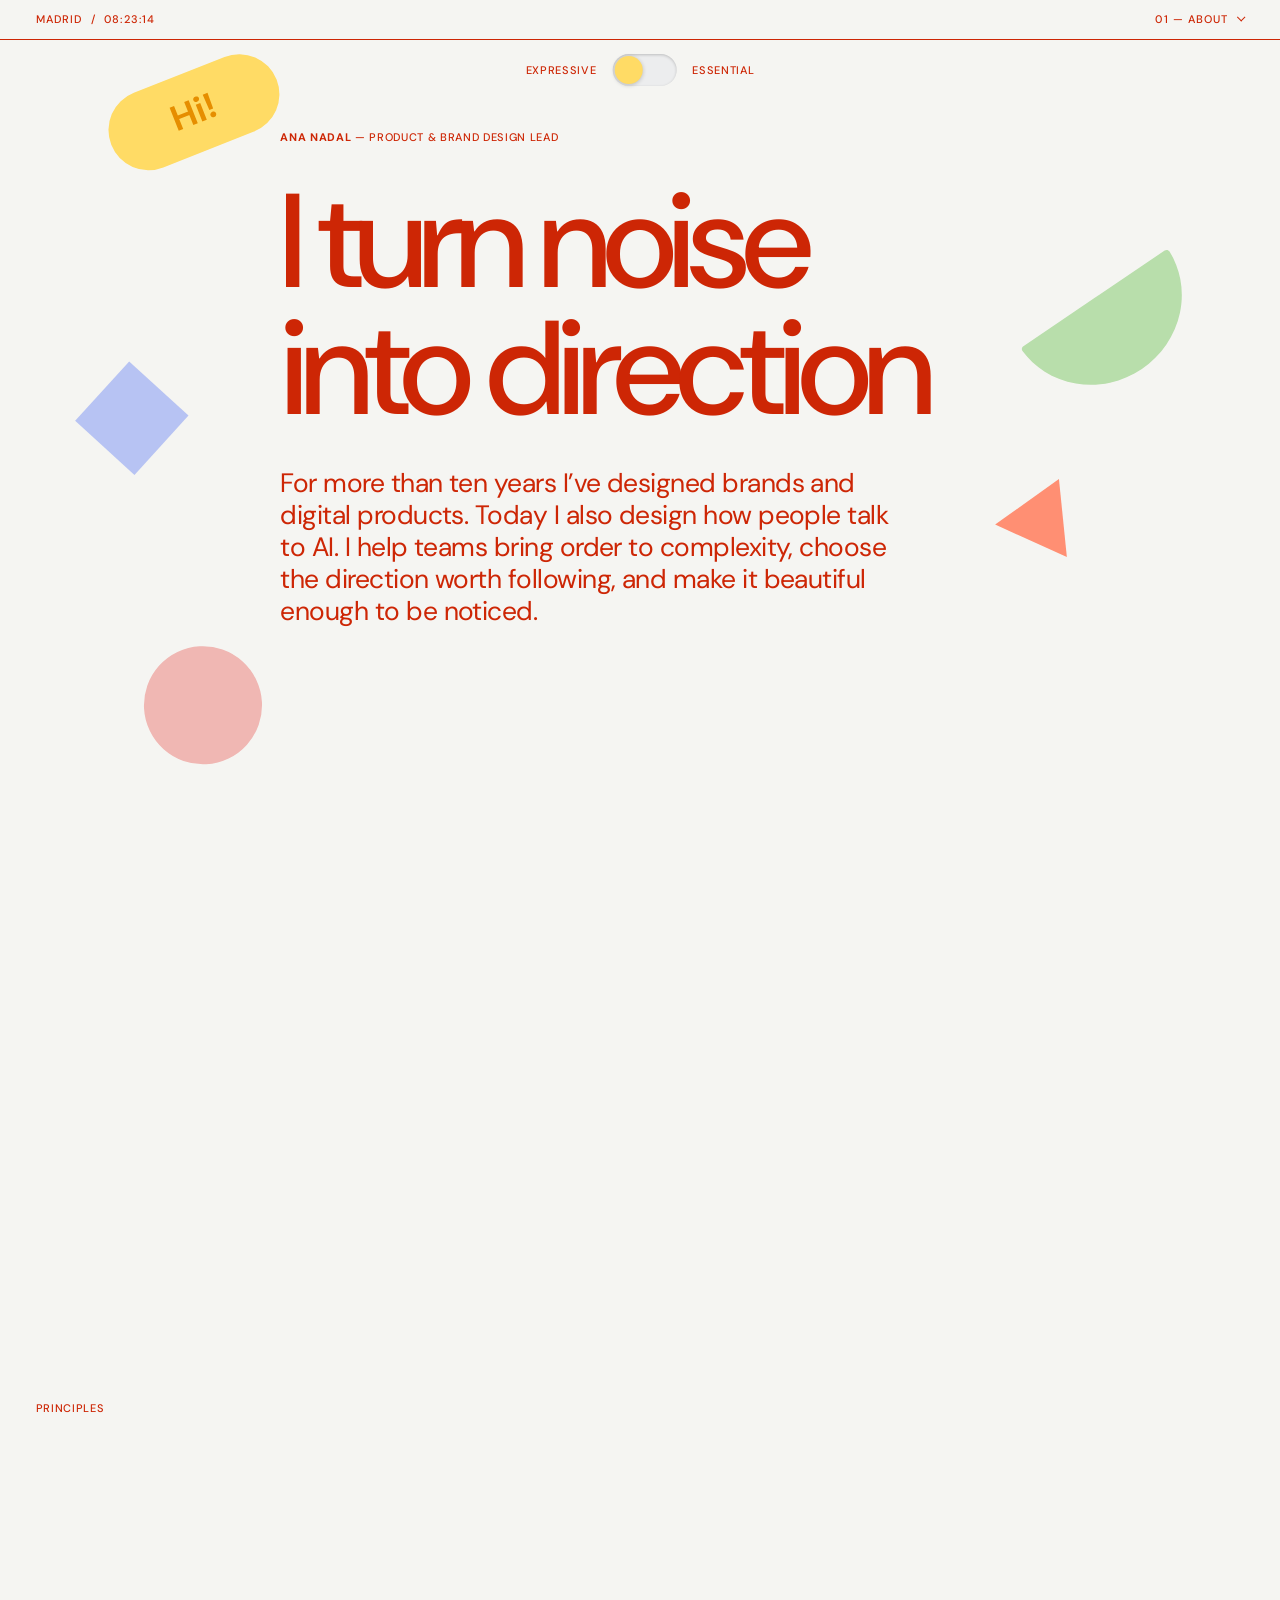
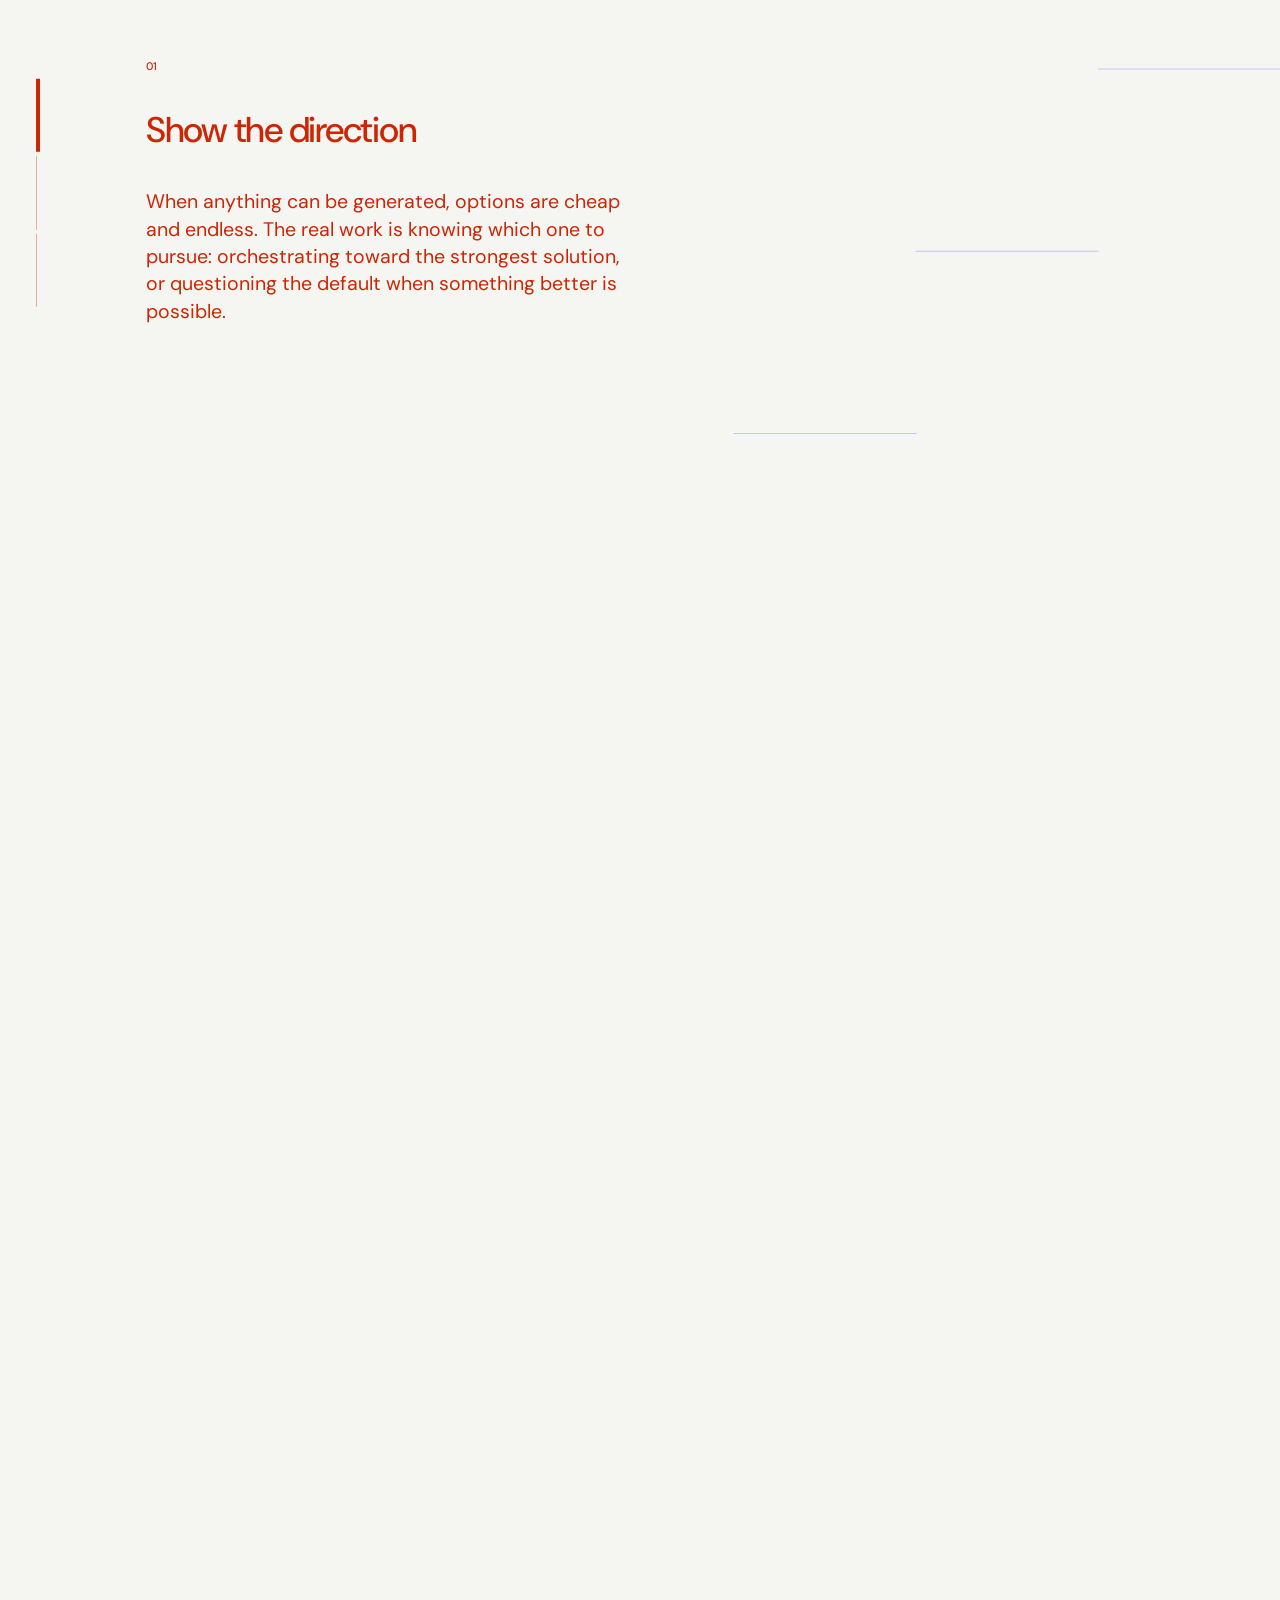
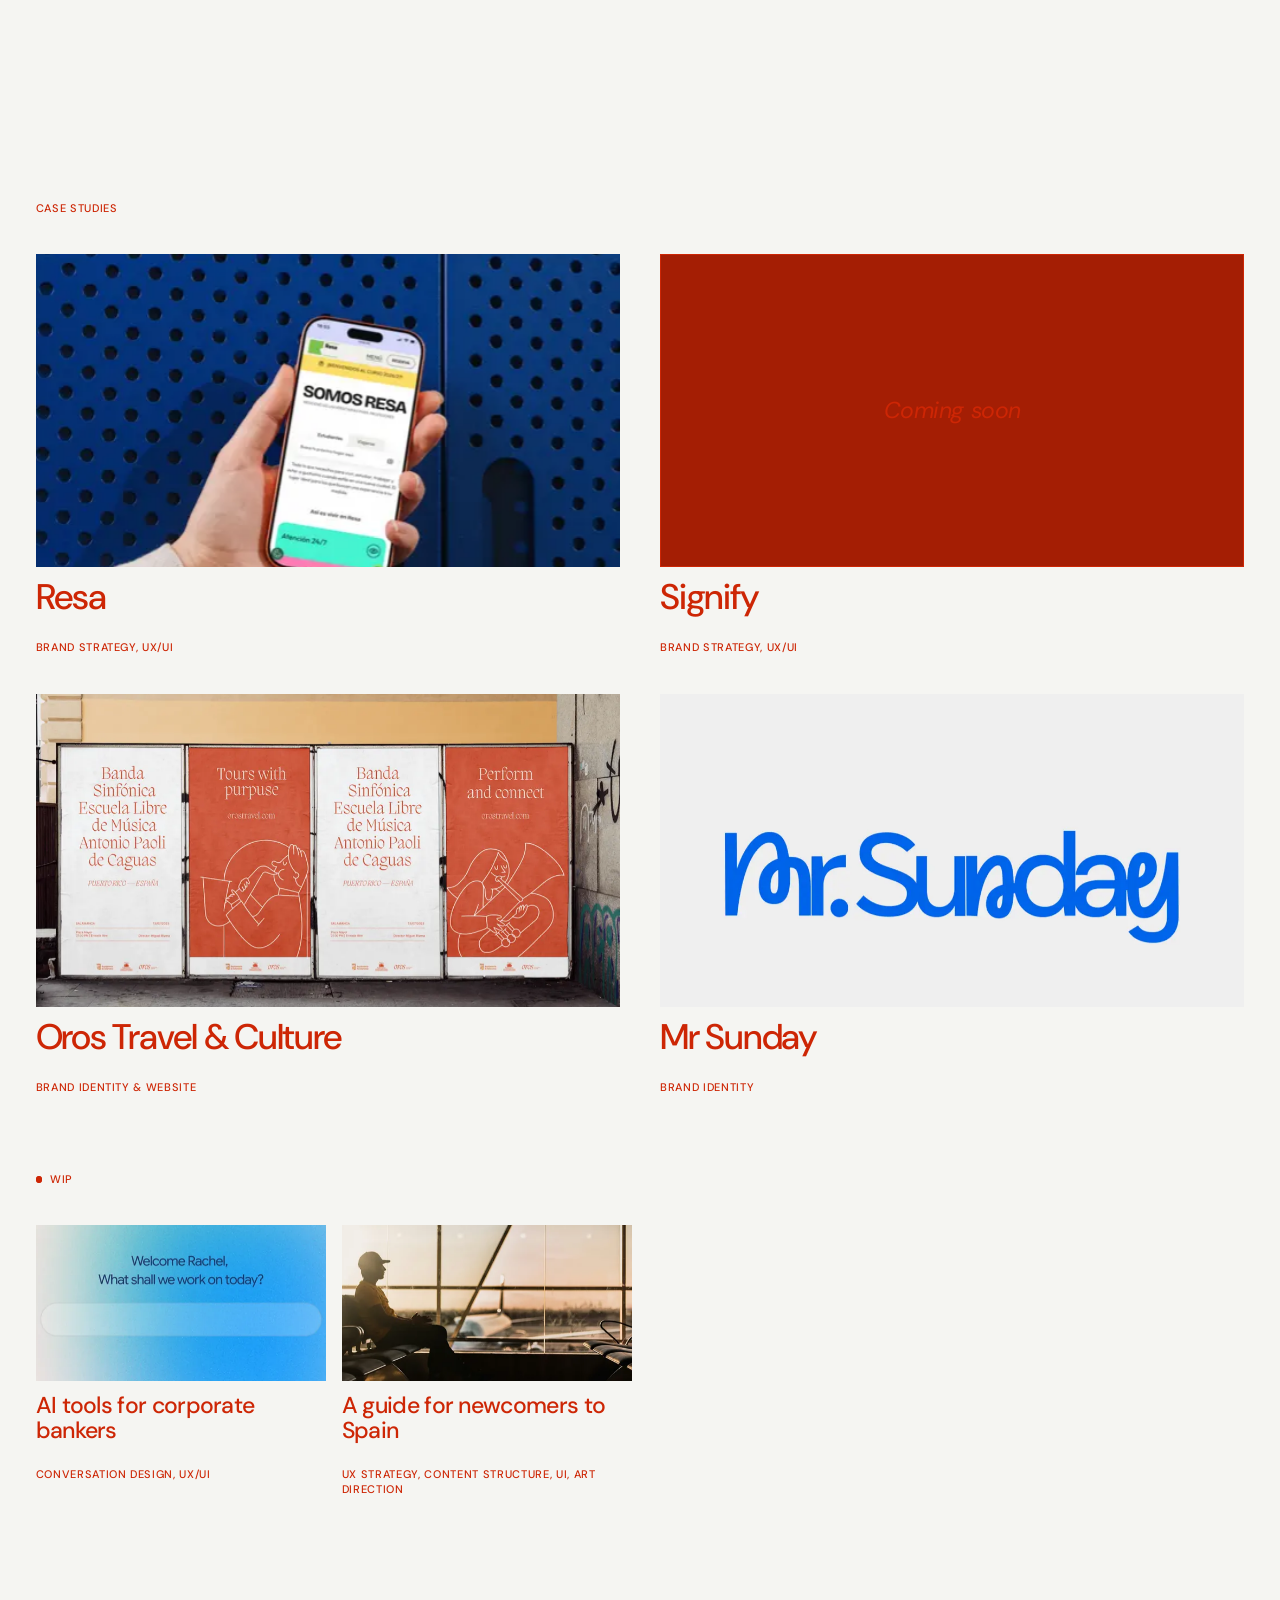
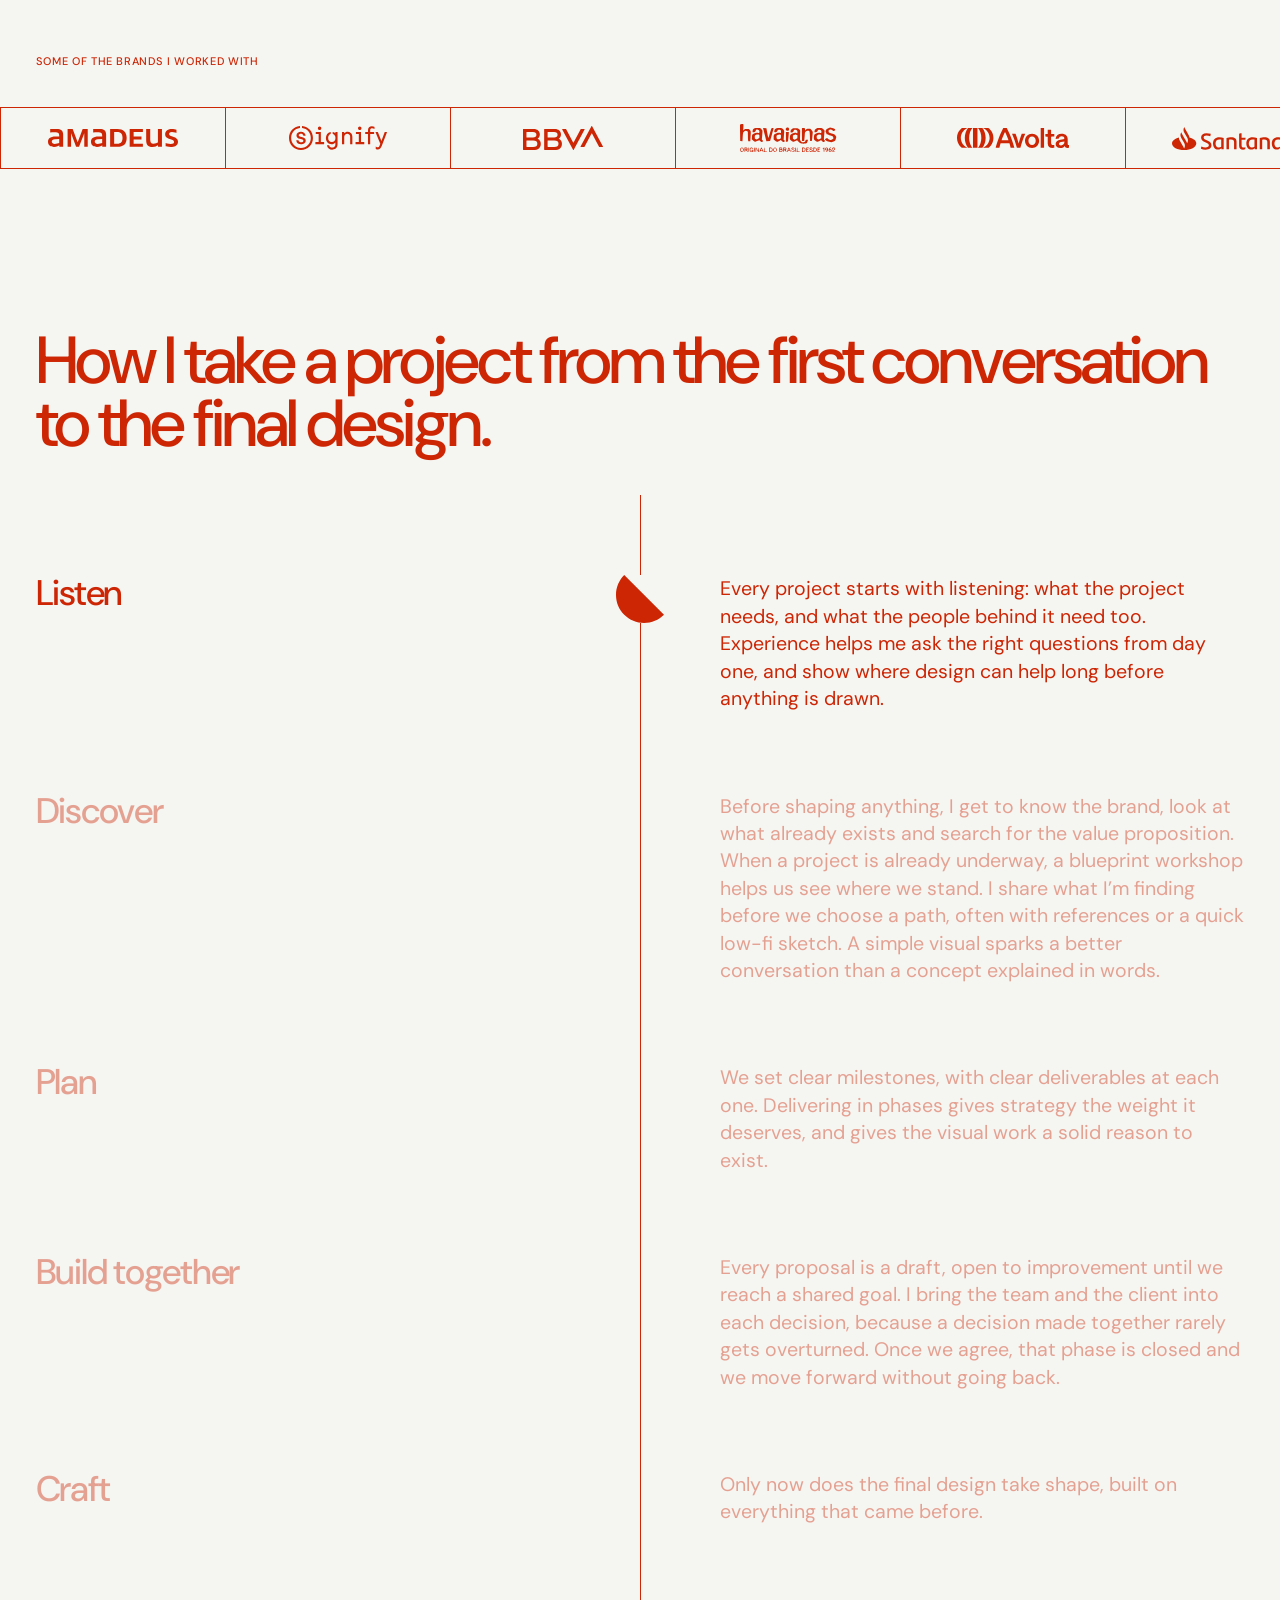
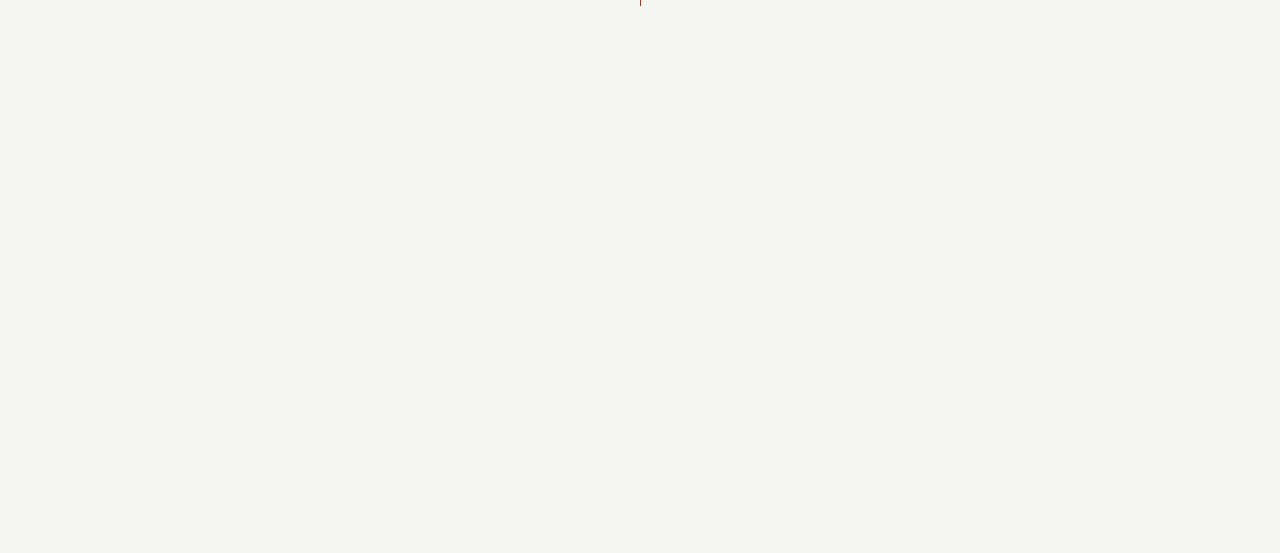
==== commit 566ff9f4: "Brands with Kinepolis as masks in both modes, WIP images, single How I work title - Brands: label "S" ====
--- a/index.html
+++ b/index.html
@@ -83,14 +83,14 @@
     <section aria-labelledby="brands-title">
       <h2 class="ess-title" id="brands-title">Some of the brands I worked with</h2>
       <ul class="ess-logos">
-        <li><img src="images/logos/amadeus.svg" width="130" height="18" alt="Amadeus" loading="lazy" decoding="async"></li>
-        <li><img src="images/logos/signify.svg" width="98" height="24" alt="Signify" loading="lazy" decoding="async"></li>
-        <li><img src="images/logos/bbva.svg" width="80" height="24" alt="BBVA" loading="lazy" decoding="async"></li>
-        <li><img src="images/logos/havaianas.svg" width="97" height="28" alt="Havaianas" loading="lazy" decoding="async"></li>
-        <li><img src="images/logos/avolta.svg" width="112" height="20" alt="Avolta" loading="lazy" decoding="async"></li>
-        <li><img src="images/logos/santander.svg" width="132" height="23" alt="Santander" loading="lazy" decoding="async"></li>
-        <li><img src="images/logos/loewe.svg" width="88" height="20" alt="Loewe" loading="lazy" decoding="async"></li>
-        <li><img src="images/logos/kinepolis.svg" width="180" height="35" alt="Kinepolis" loading="lazy" decoding="async"></li>
+        <li><span class="logo" role="img" aria-label="Amadeus" style="--m:url(images/logos/amadeus.svg);--lw:130;--lh:18"></span></li>
+        <li><span class="logo" role="img" aria-label="Signify" style="--m:url(images/logos/signify.svg);--lw:98;--lh:24"></span></li>
+        <li><span class="logo" role="img" aria-label="BBVA" style="--m:url(images/logos/bbva.svg);--lw:80;--lh:24"></span></li>
+        <li><span class="logo" role="img" aria-label="Havaianas" style="--m:url(images/logos/havaianas.svg);--lw:97;--lh:28"></span></li>
+        <li><span class="logo" role="img" aria-label="Avolta" style="--m:url(images/logos/avolta.svg);--lw:112;--lh:20"></span></li>
+        <li><span class="logo" role="img" aria-label="Santander" style="--m:url(images/logos/santander.svg);--lw:132;--lh:23"></span></li>
+        <li><span class="logo" role="img" aria-label="Loewe" style="--m:url(images/logos/loewe.svg);--lw:88;--lh:20"></span></li>
+        <li><span class="logo" role="img" aria-label="Kinepolis" style="--m:url(images/logos/kinepolis.svg);--lw:180;--lh:35"></span></li>
       </ul>
     </section>
 
--- a/styles.css
+++ b/styles.css
@@ -249,8 +249,6 @@
    third of the content width (at most 420 px). Without a photo, the WIP card's outline and its half-disc watermark. */
 .next-thumb { grid-column: 1 / 5; position: relative; display: block; width: 100%; max-width: 420px; aspect-ratio: 660 / 354; overflow: hidden; }
 .next-thumb img { display: block; width: 100%; height: 100%; object-fit: cover; border-radius: 0; box-shadow: none; }
-.next-empty { border: 1px solid var(--line-strong); }
-.next-empty .wip-mark { position: absolute; top: 50%; left: 50%; height: 40%; width: auto; aspect-ratio: 182.58 / 148.03; transform: translate(-50%, -50%); fill: #490000; }
 .next-text { grid-column: 5 / -1; display: flex; flex-direction: column; gap: 0.75rem; padding-left: var(--pad); }
 .next-title { font-weight: 500; font-size: clamp(2rem, 6vw, 5.4rem); line-height: 0.95; letter-spacing: -0.045em; }
 .next-title::after { content: " →"; display: inline-block; transition: transform 0.4s var(--ease); }
@@ -511,10 +509,6 @@
 [data-mode="essential"] .case-page .view-toggle { display: none; }
 [data-mode="essential"] .case-page .gallery-play { animation: none; }
 /* Next project: the small thumbnail (a WIP project shows its homepage row's image instead of the outlined card) */
-.next-thumb .ess-only { display: none; }
-[data-mode="essential"] .case-page .next-empty { border: 0; }
-[data-mode="essential"] .case-page .next-empty .wip-mark { display: none; }
-[data-mode="essential"] .case-page .next-thumb .ess-only { display: block; width: 100%; height: 100%; object-fit: cover; }
 [data-mode="essential"] .case-page .next-link { display: flex; align-items: center; justify-content: space-between; gap: 24px; }
 [data-mode="essential"] .case-page .next-thumb { order: 2; flex: none; width: 160px; height: 100px; max-width: none; aspect-ratio: auto; }
 [data-mode="essential"] .case-page .next-title { font-size: clamp(1.5rem, 3vw, 2.5rem); }
--- a/essential.css
+++ b/essential.css
@@ -62,13 +62,17 @@
 [data-mode="essential"] .ess-wip + .ess-rows { padding-top: 56px; }
 [data-mode="essential"] .ess-cases .ess-rows:last-child { padding-bottom: 80px; }
 
-/* Brands: static logos in a 4 × 2 grid, in black */
+/* Brands ("Some of the brands I worked with"): static logos in a 4 × 2 grid, in black */
 [data-mode="essential"] .ess-logos {
   display: grid; grid-template-columns: repeat(4, minmax(0, 1fr));
   margin: 0; padding: 80px var(--inline); list-style: none;
 }
 [data-mode="essential"] .ess-logos li { display: flex; align-items: center; justify-content: center; height: 60px; }
-[data-mode="essential"] .ess-logos img { width: auto; max-width: 70%; height: auto; max-height: 34px; filter: brightness(0); }
+/* Each logo is a mask filled with the text colour (the same files as the Expressive marquee, in lime there) */
+[data-mode="essential"] .ess-logos .logo {
+  display: block; width: calc(var(--lw) * 1px); max-width: 70%; aspect-ratio: var(--lw) / var(--lh); background: var(--ess-fg);
+  -webkit-mask: var(--m) center / contain no-repeat; mask: var(--m) center / contain no-repeat;
+}
 
 /* How I work: title on the left, indented a little more at every step; the text on the right */
 [data-mode="essential"] .ess-steps { margin: 0; padding: 80px var(--inline); list-style: none; }
